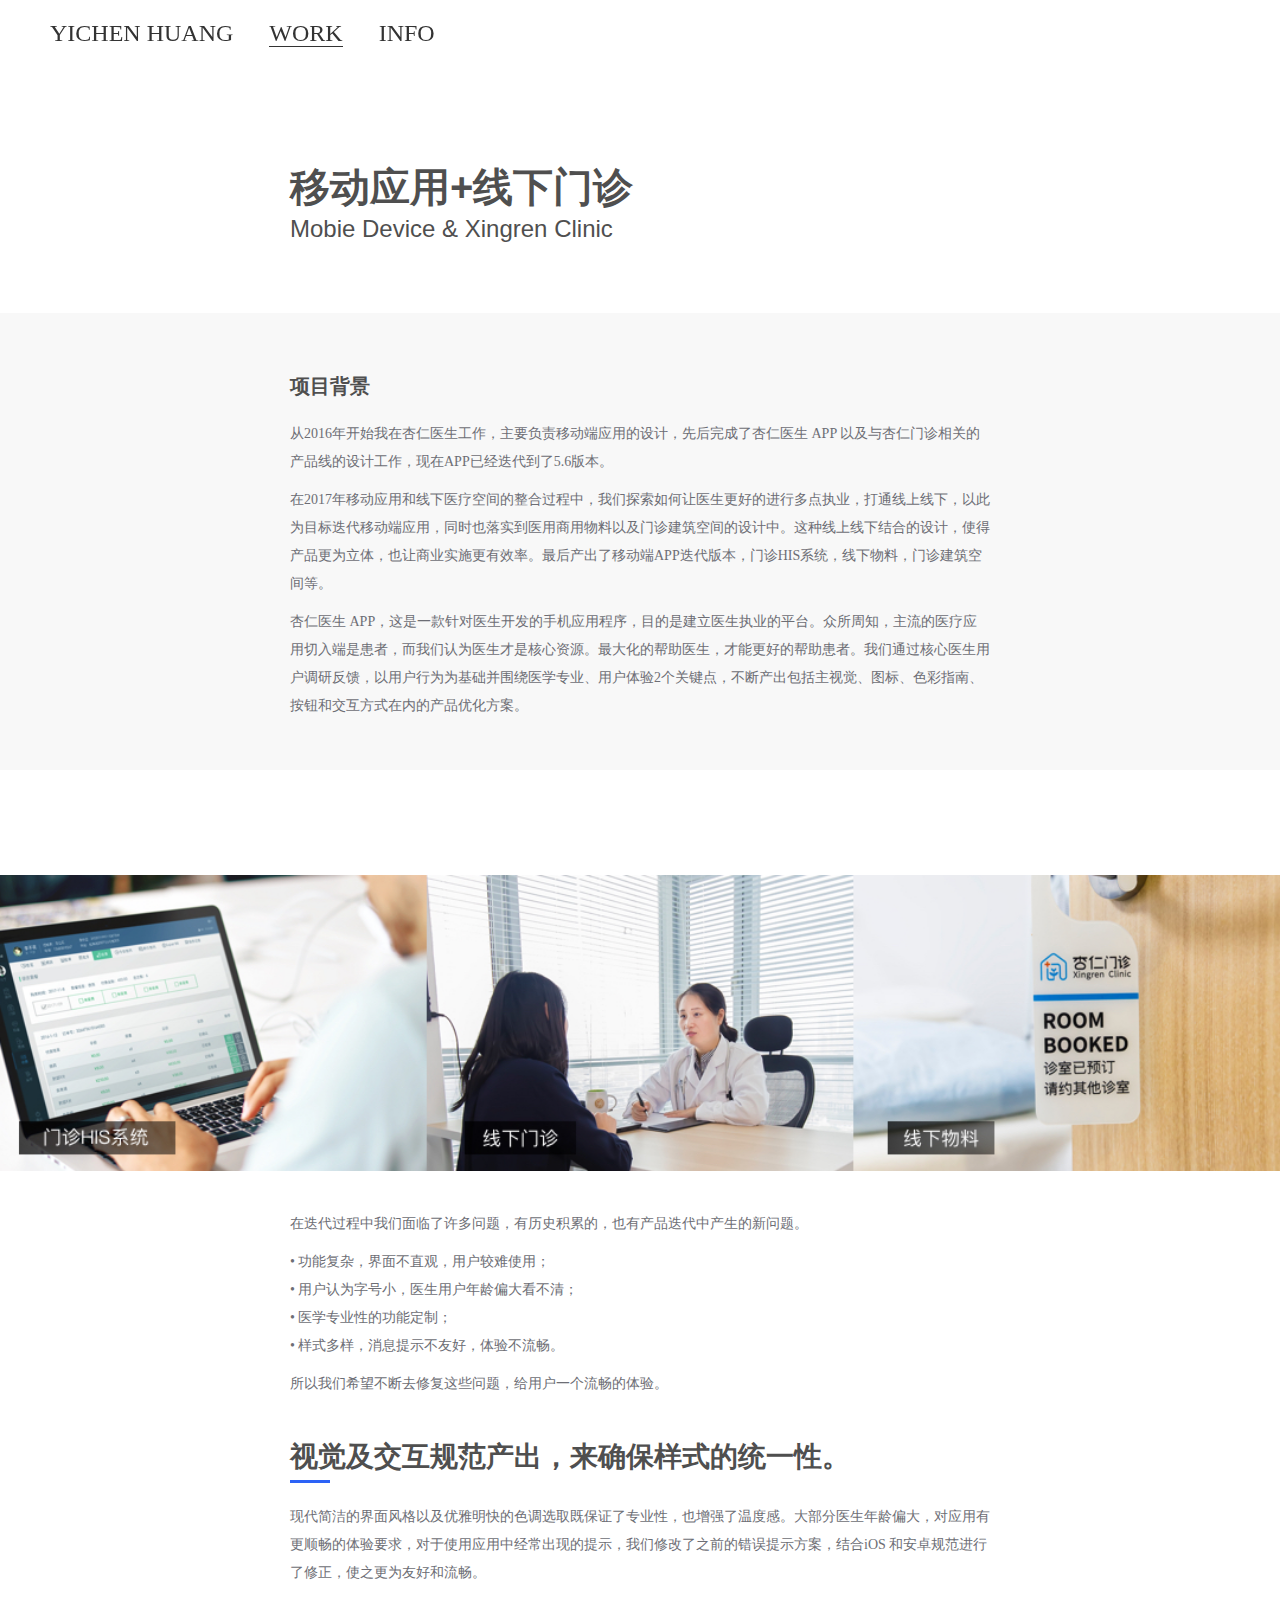
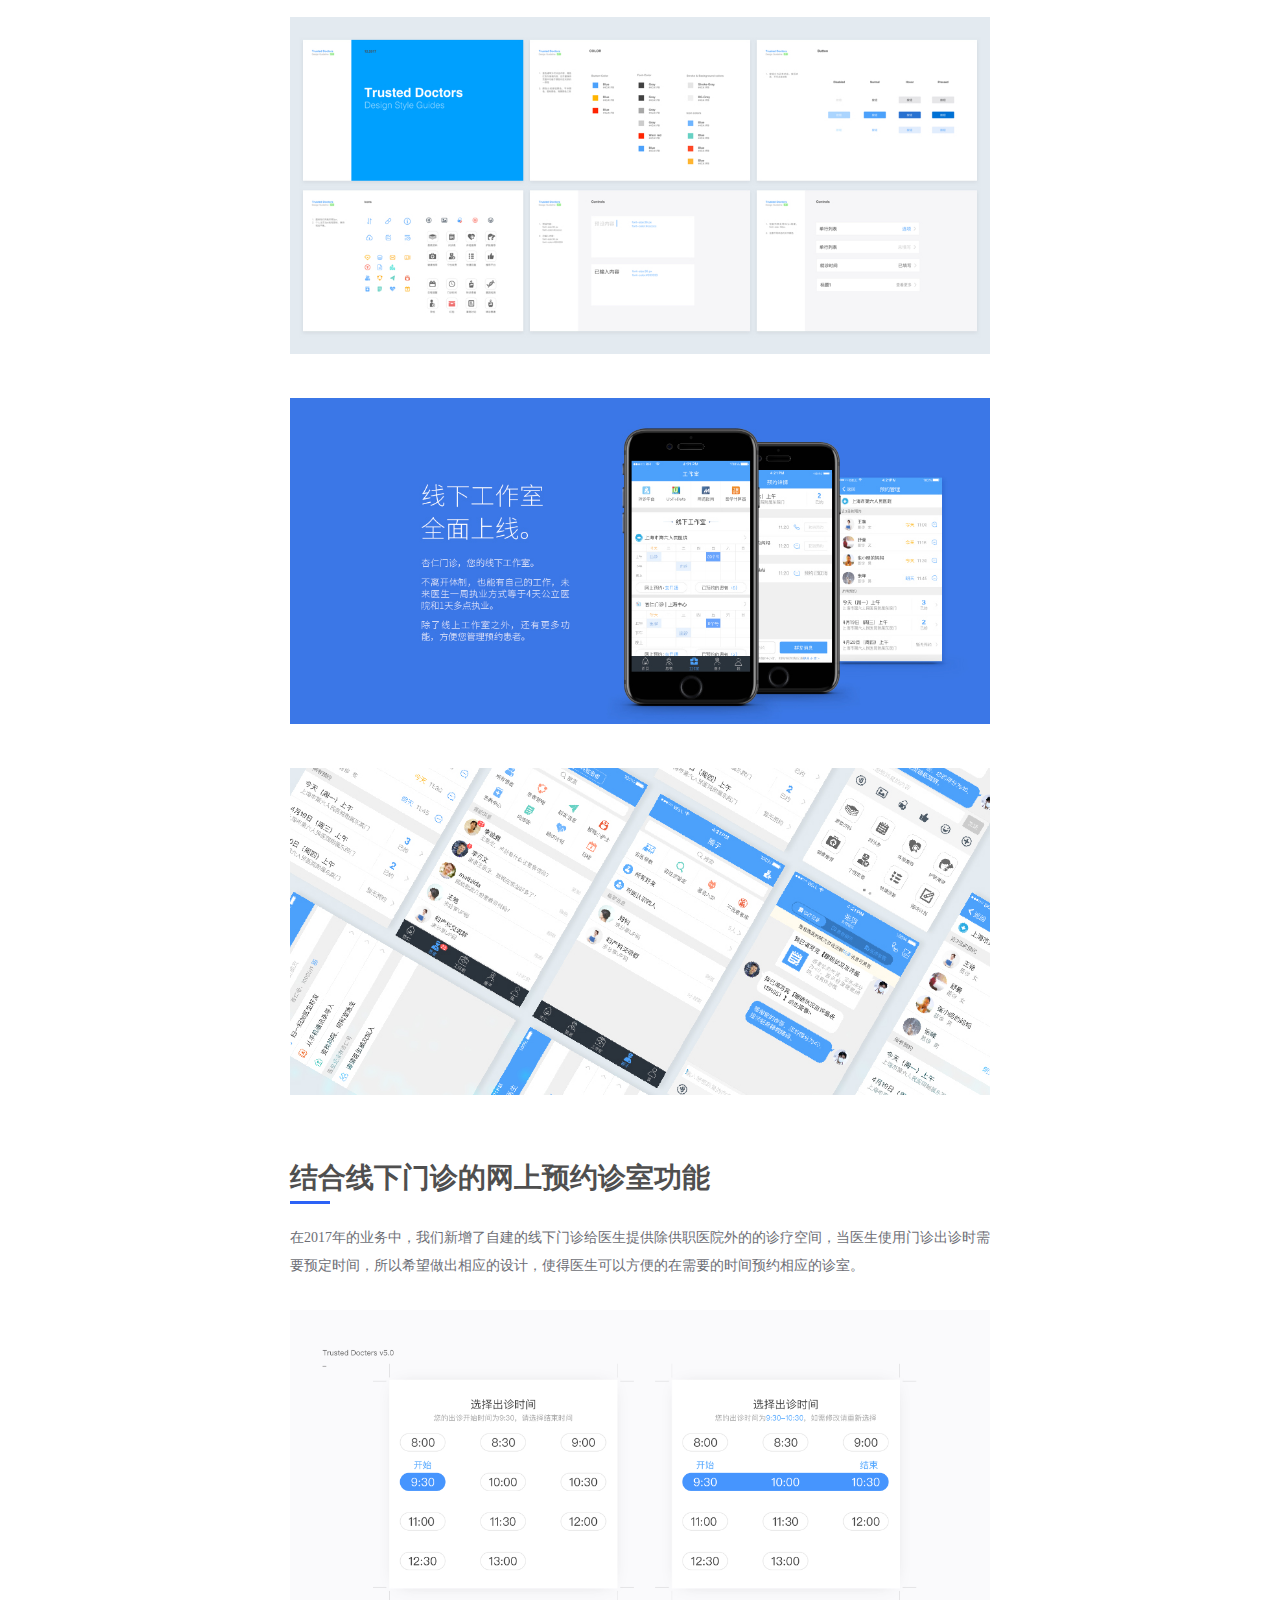
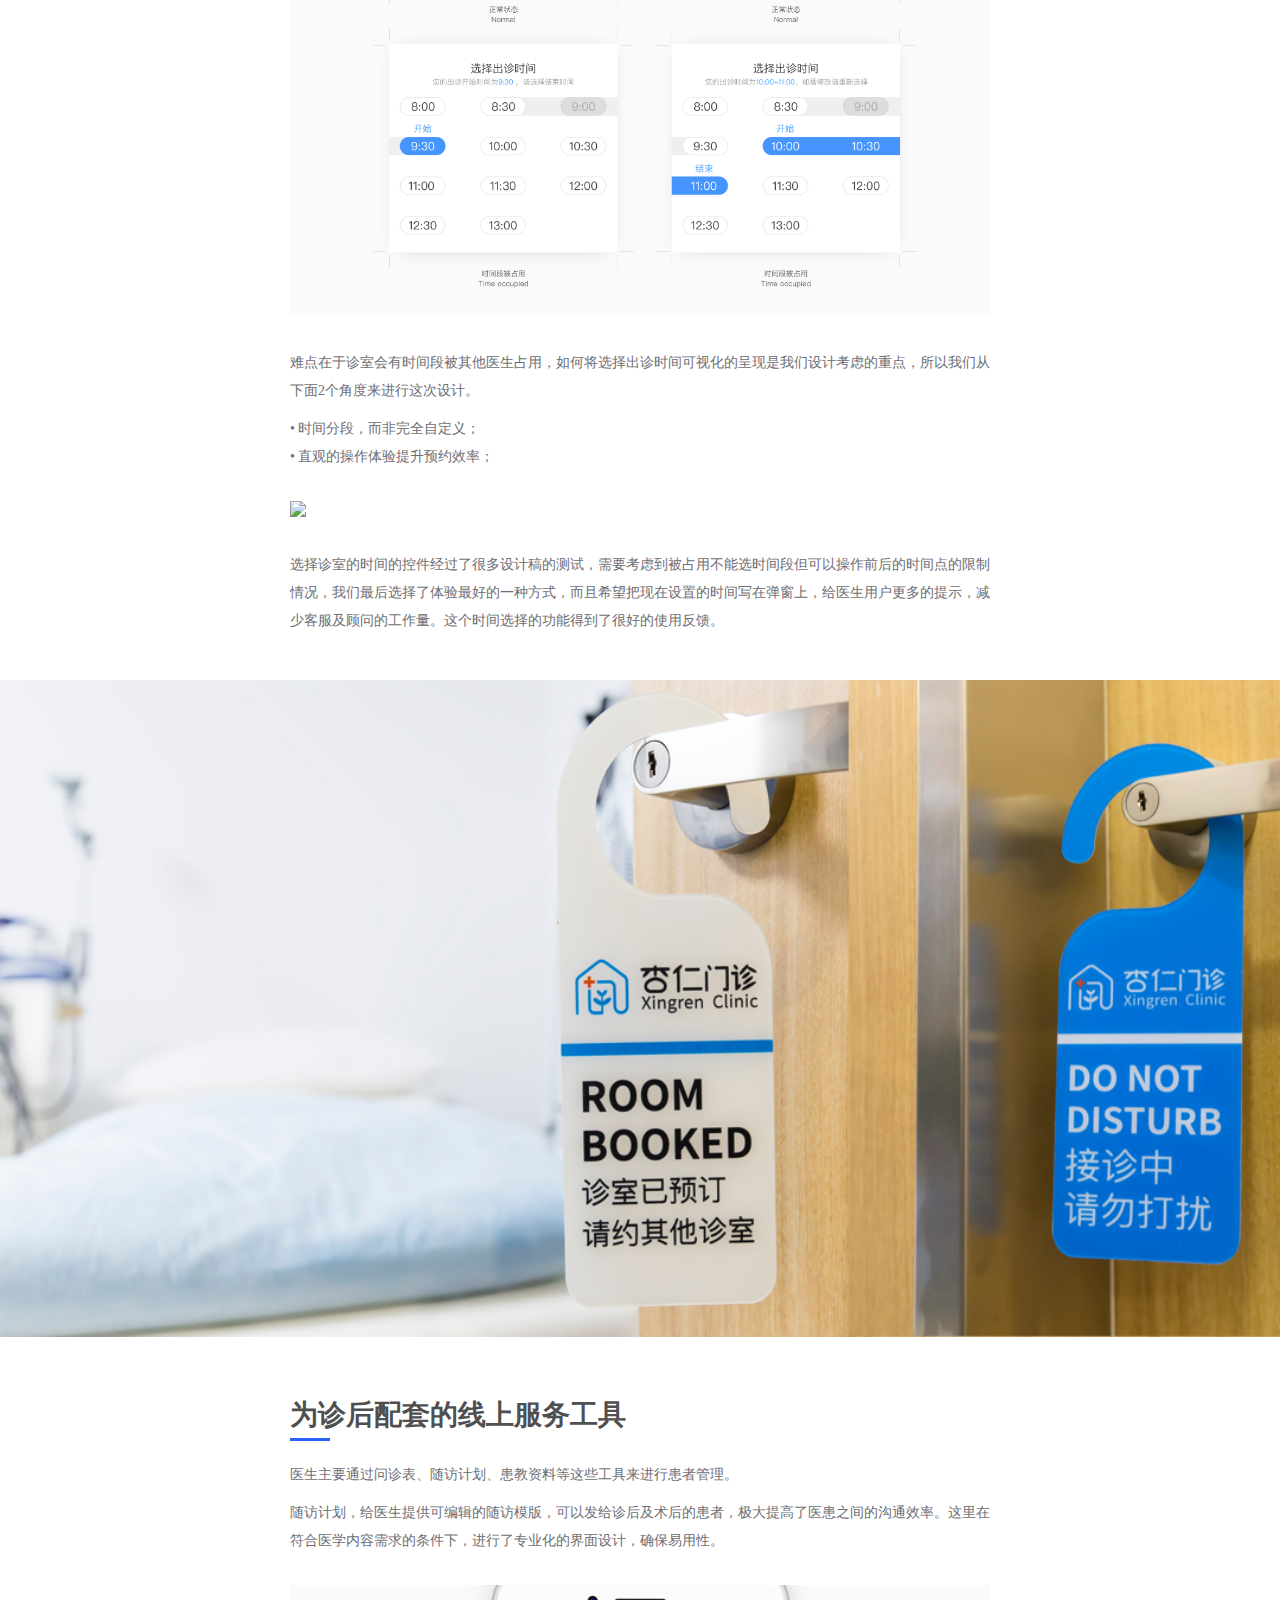
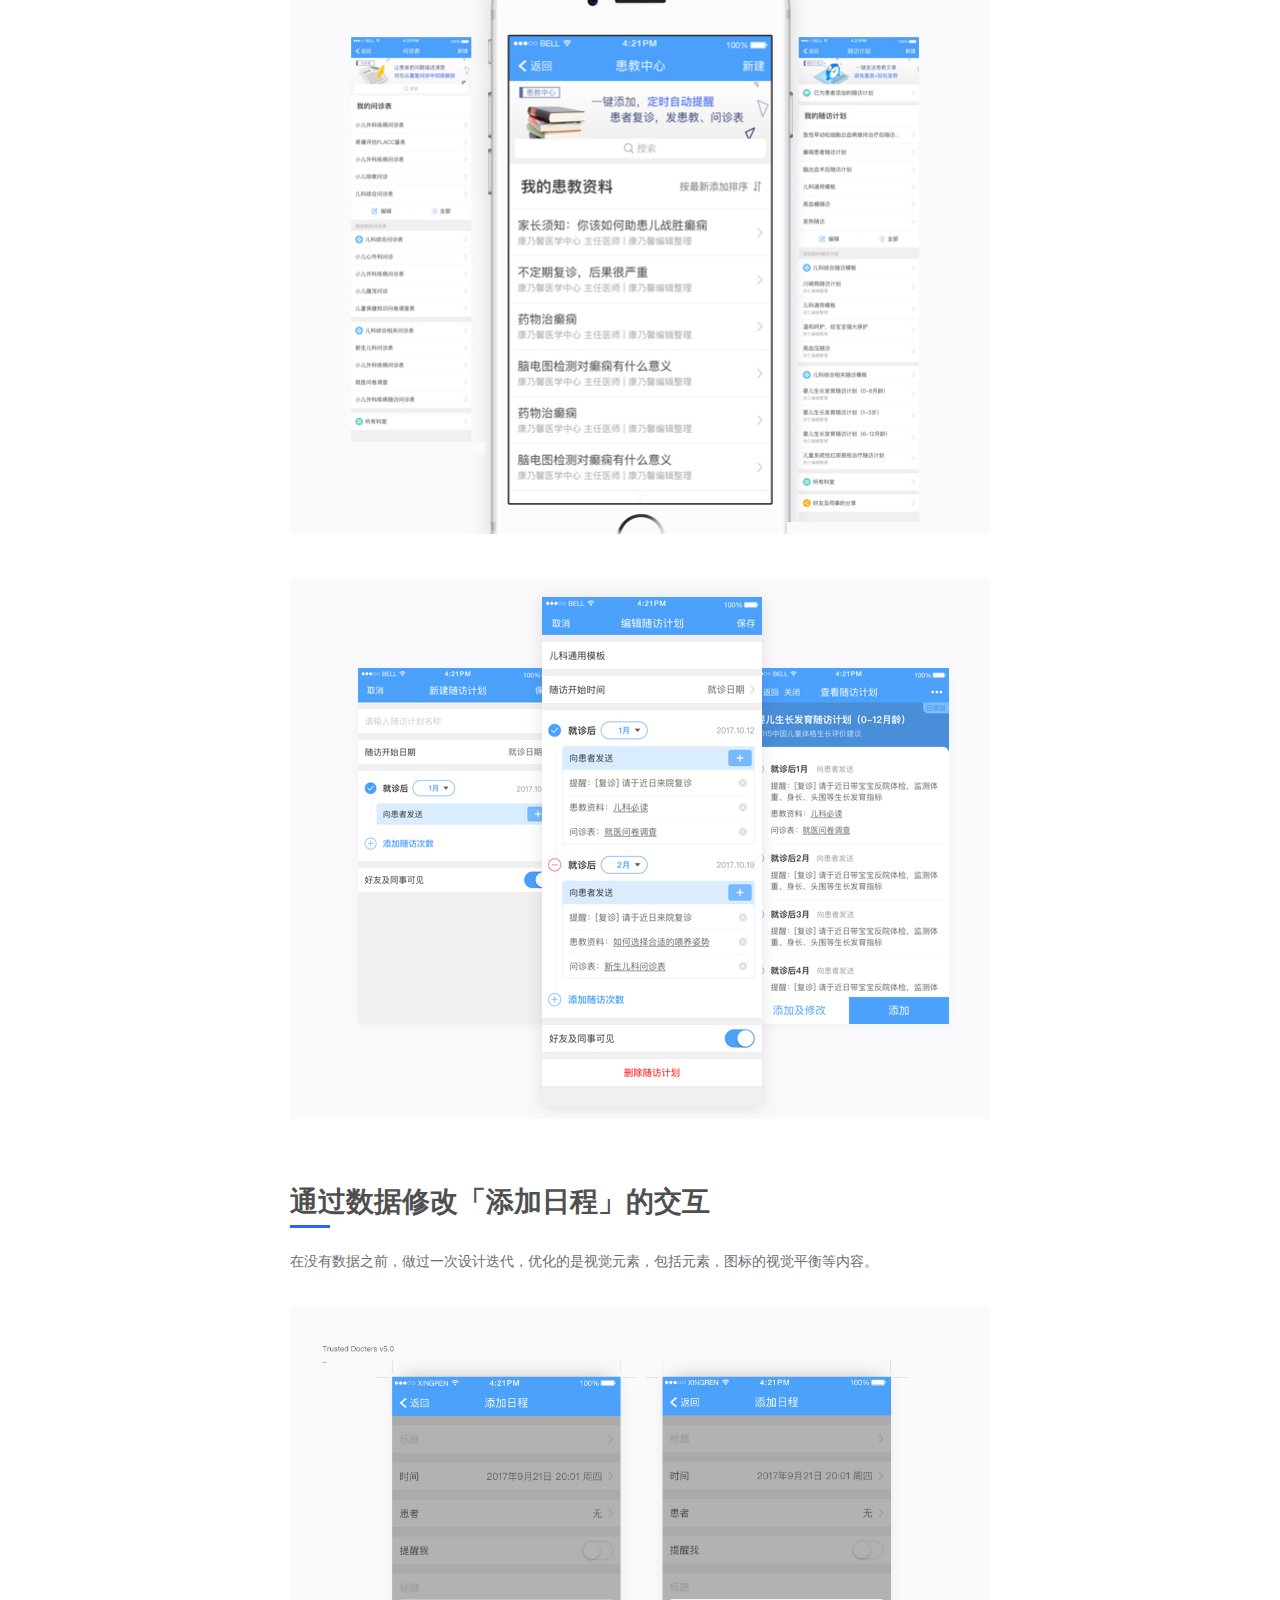
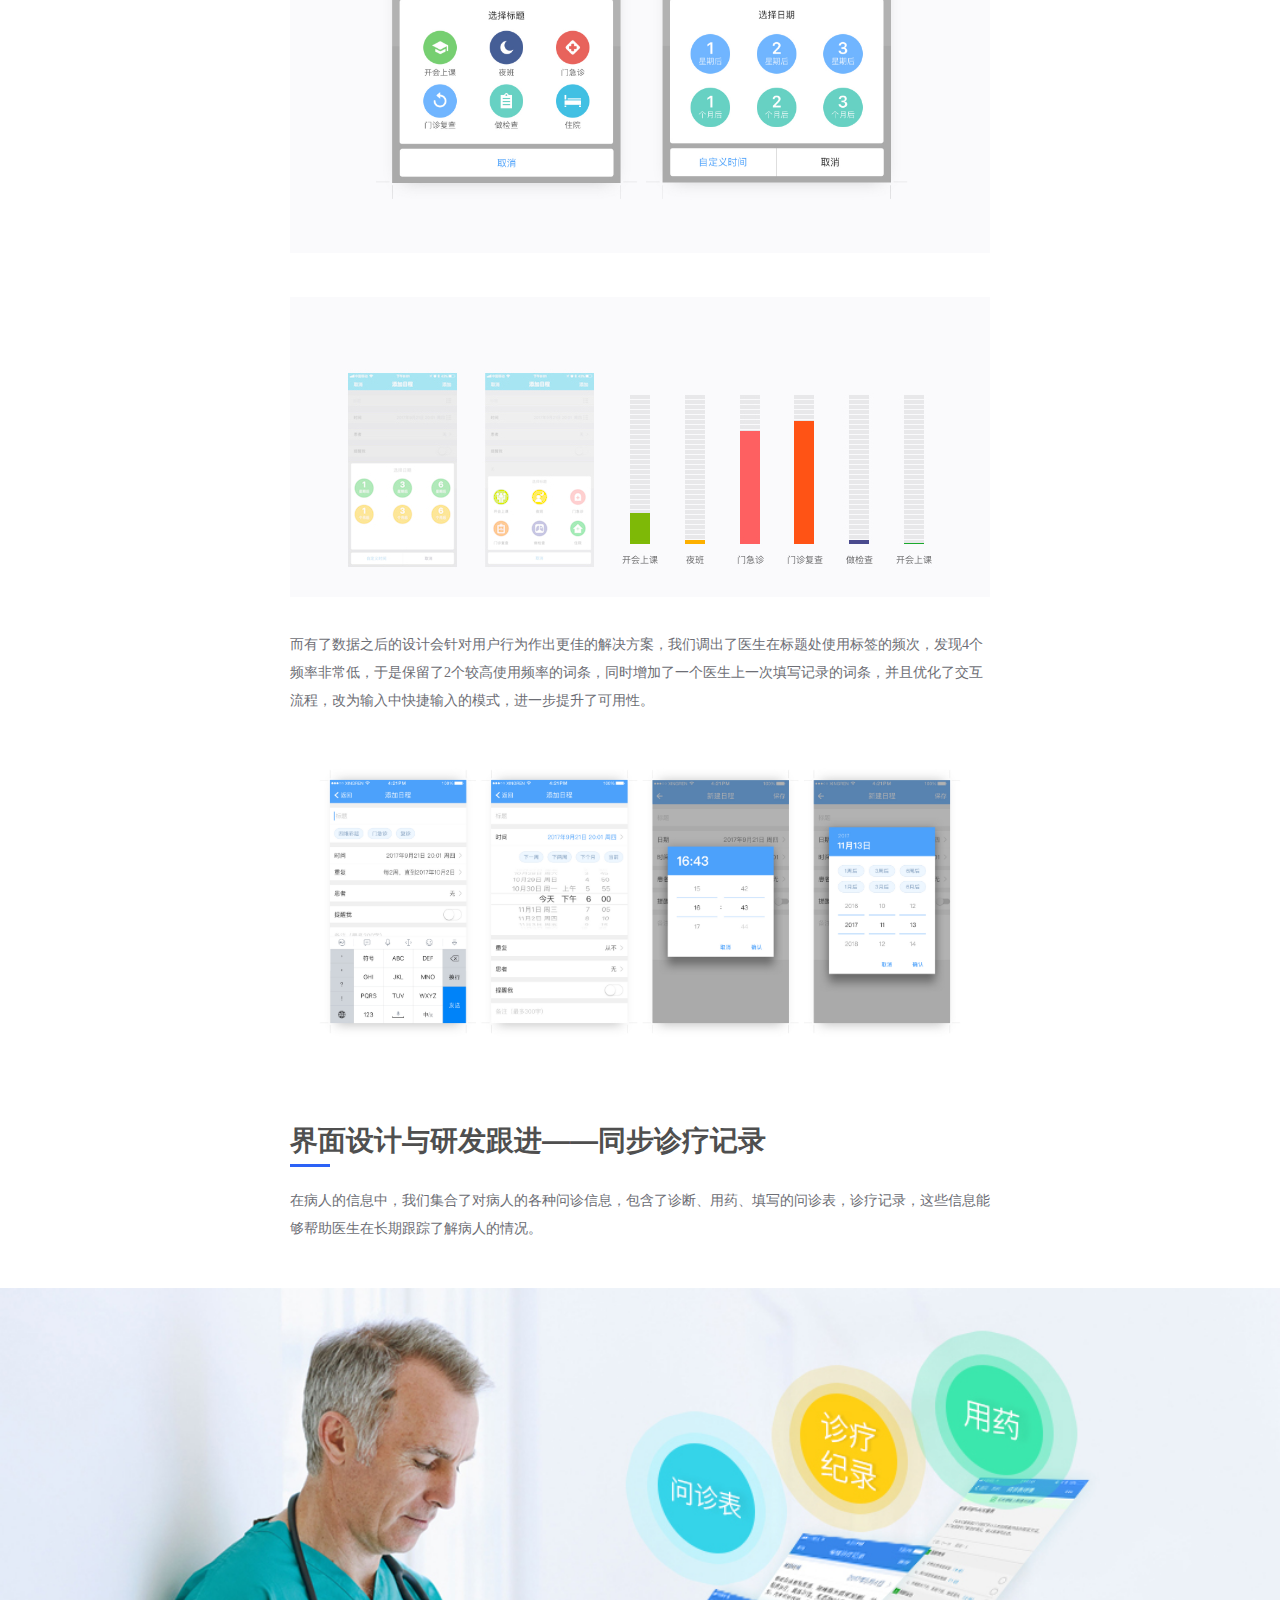
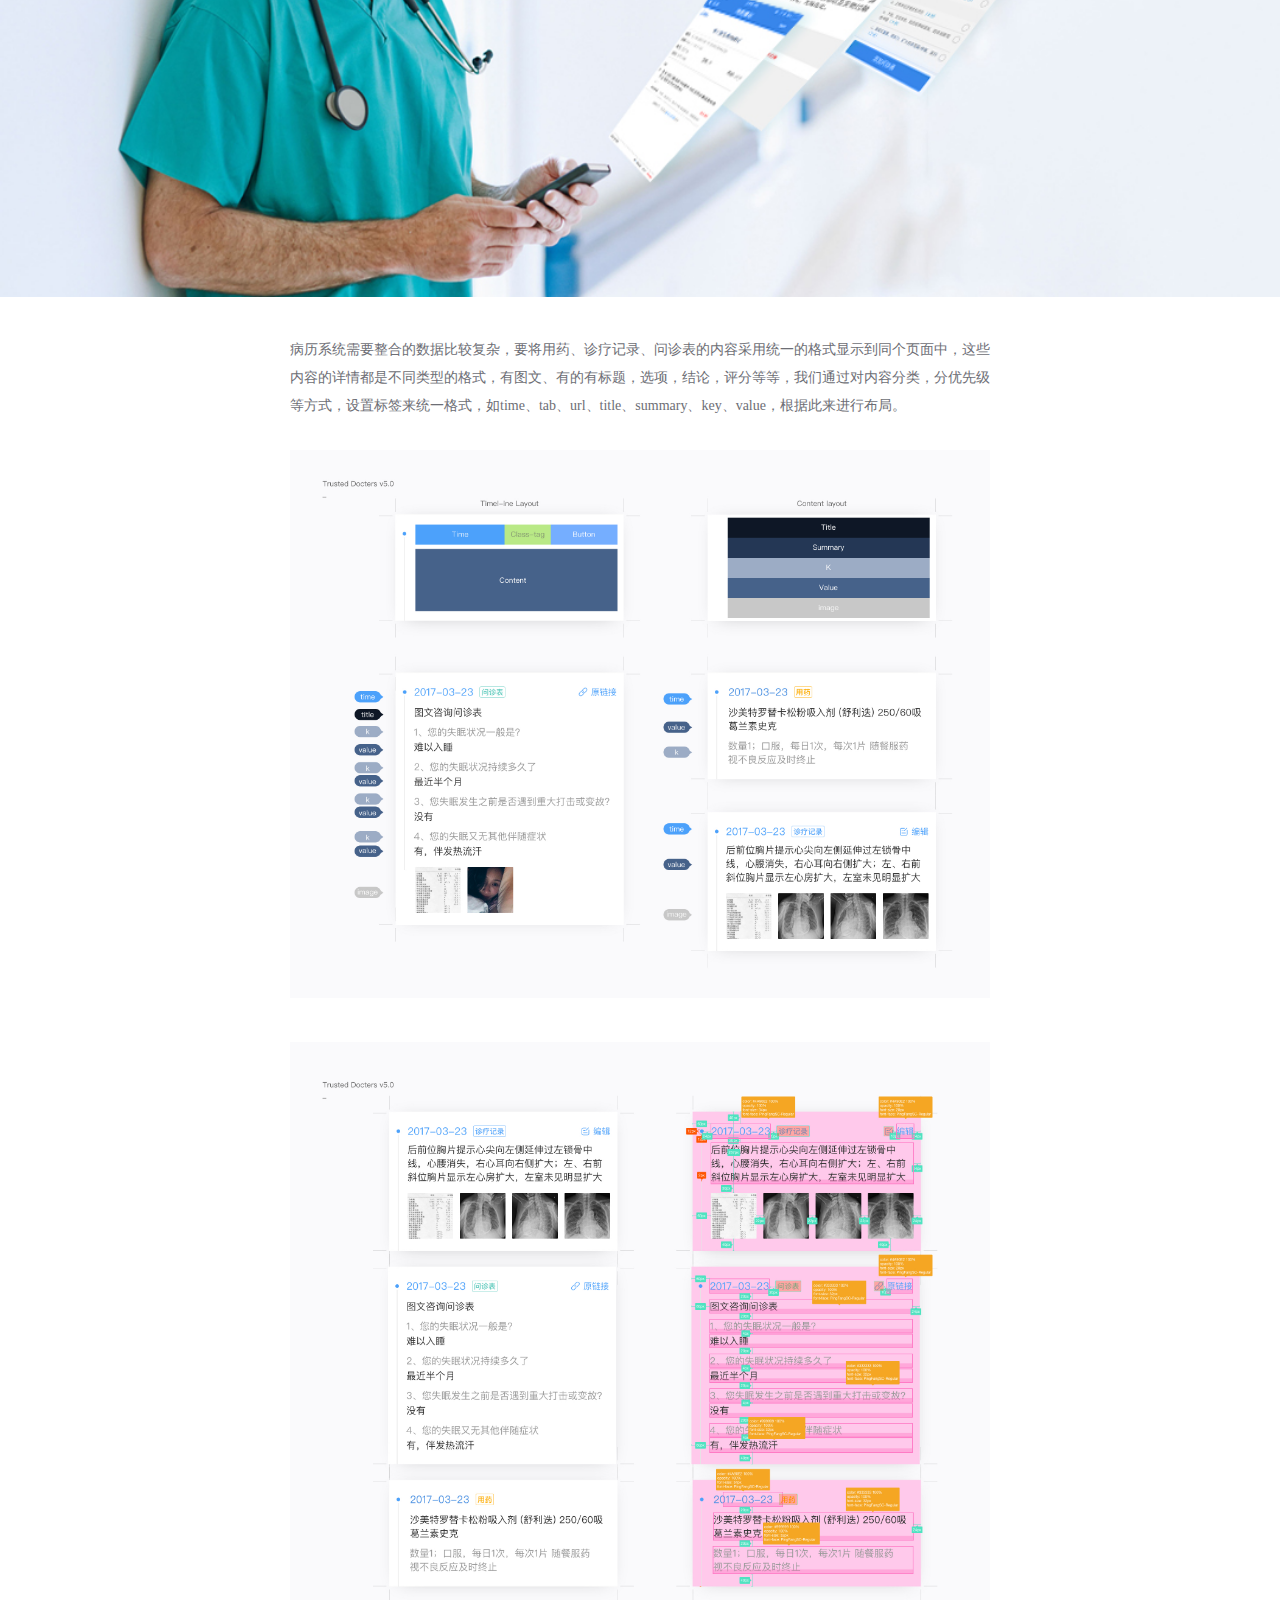
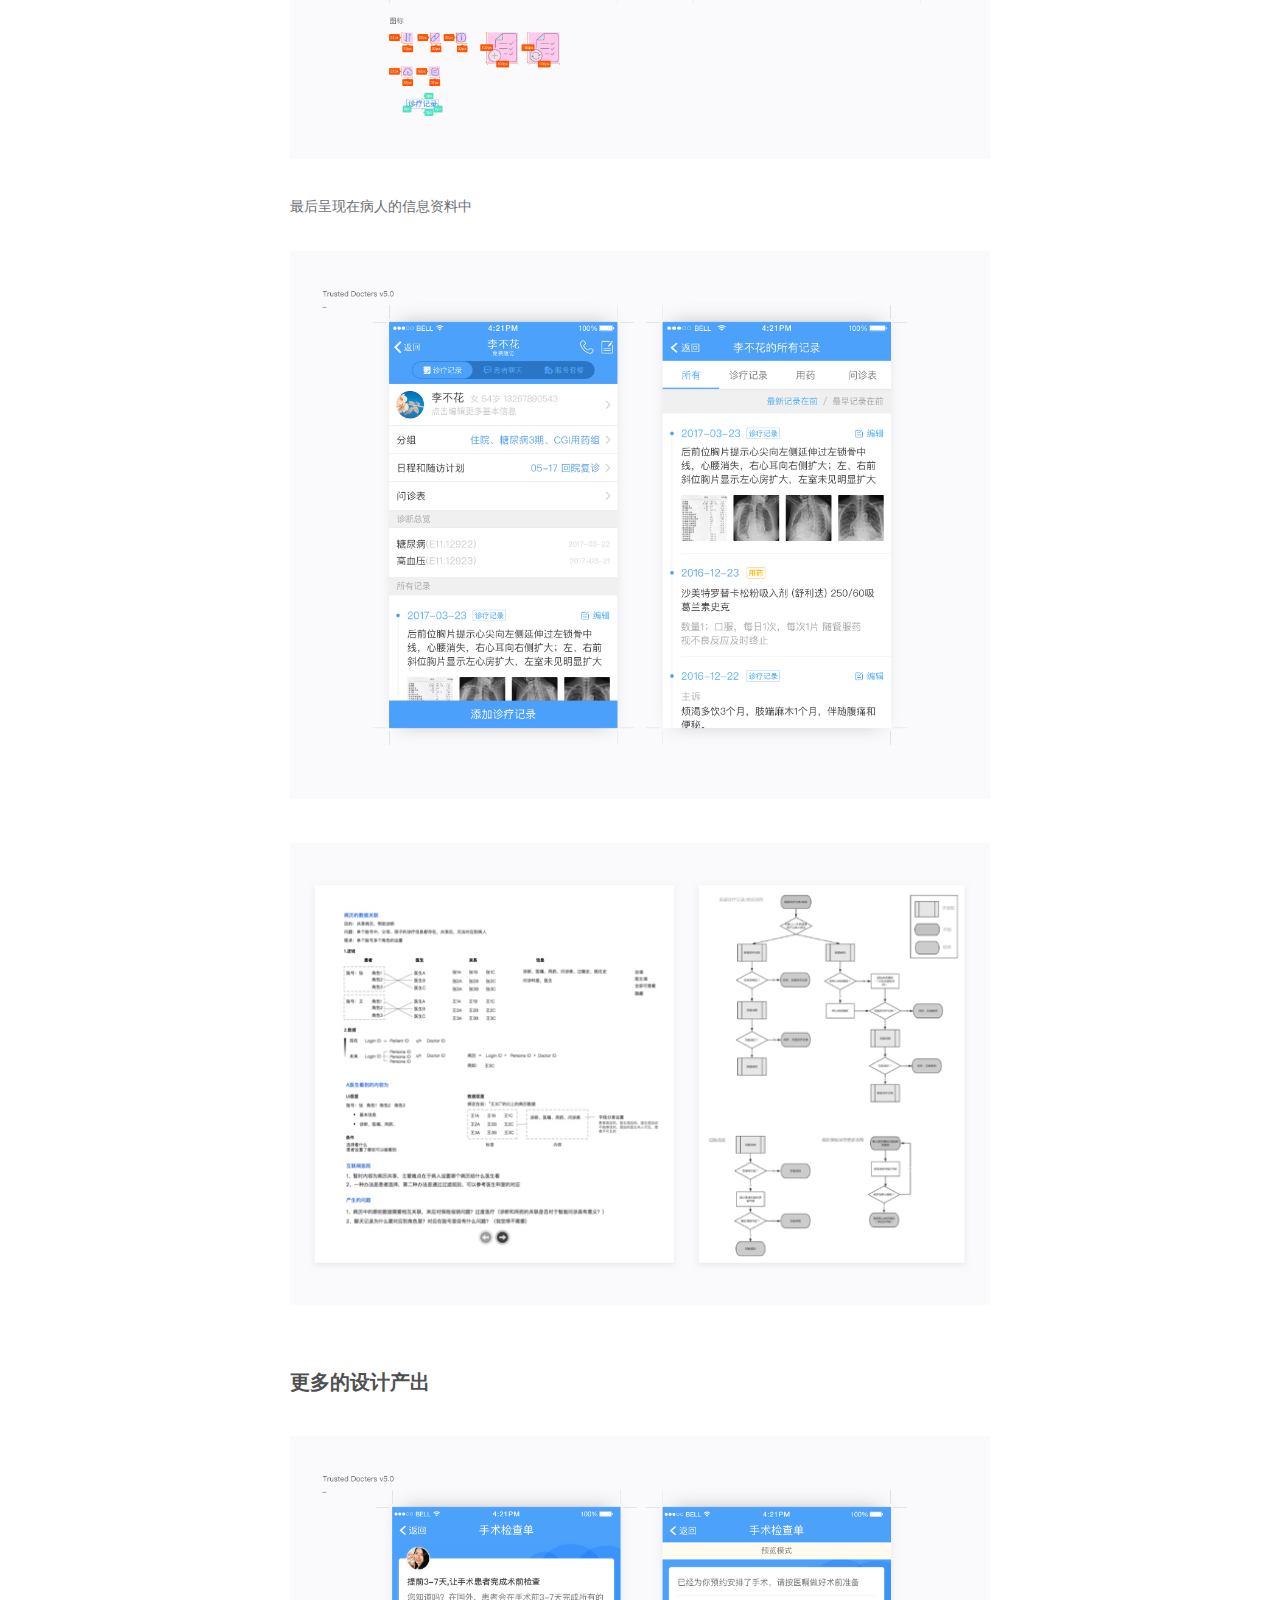
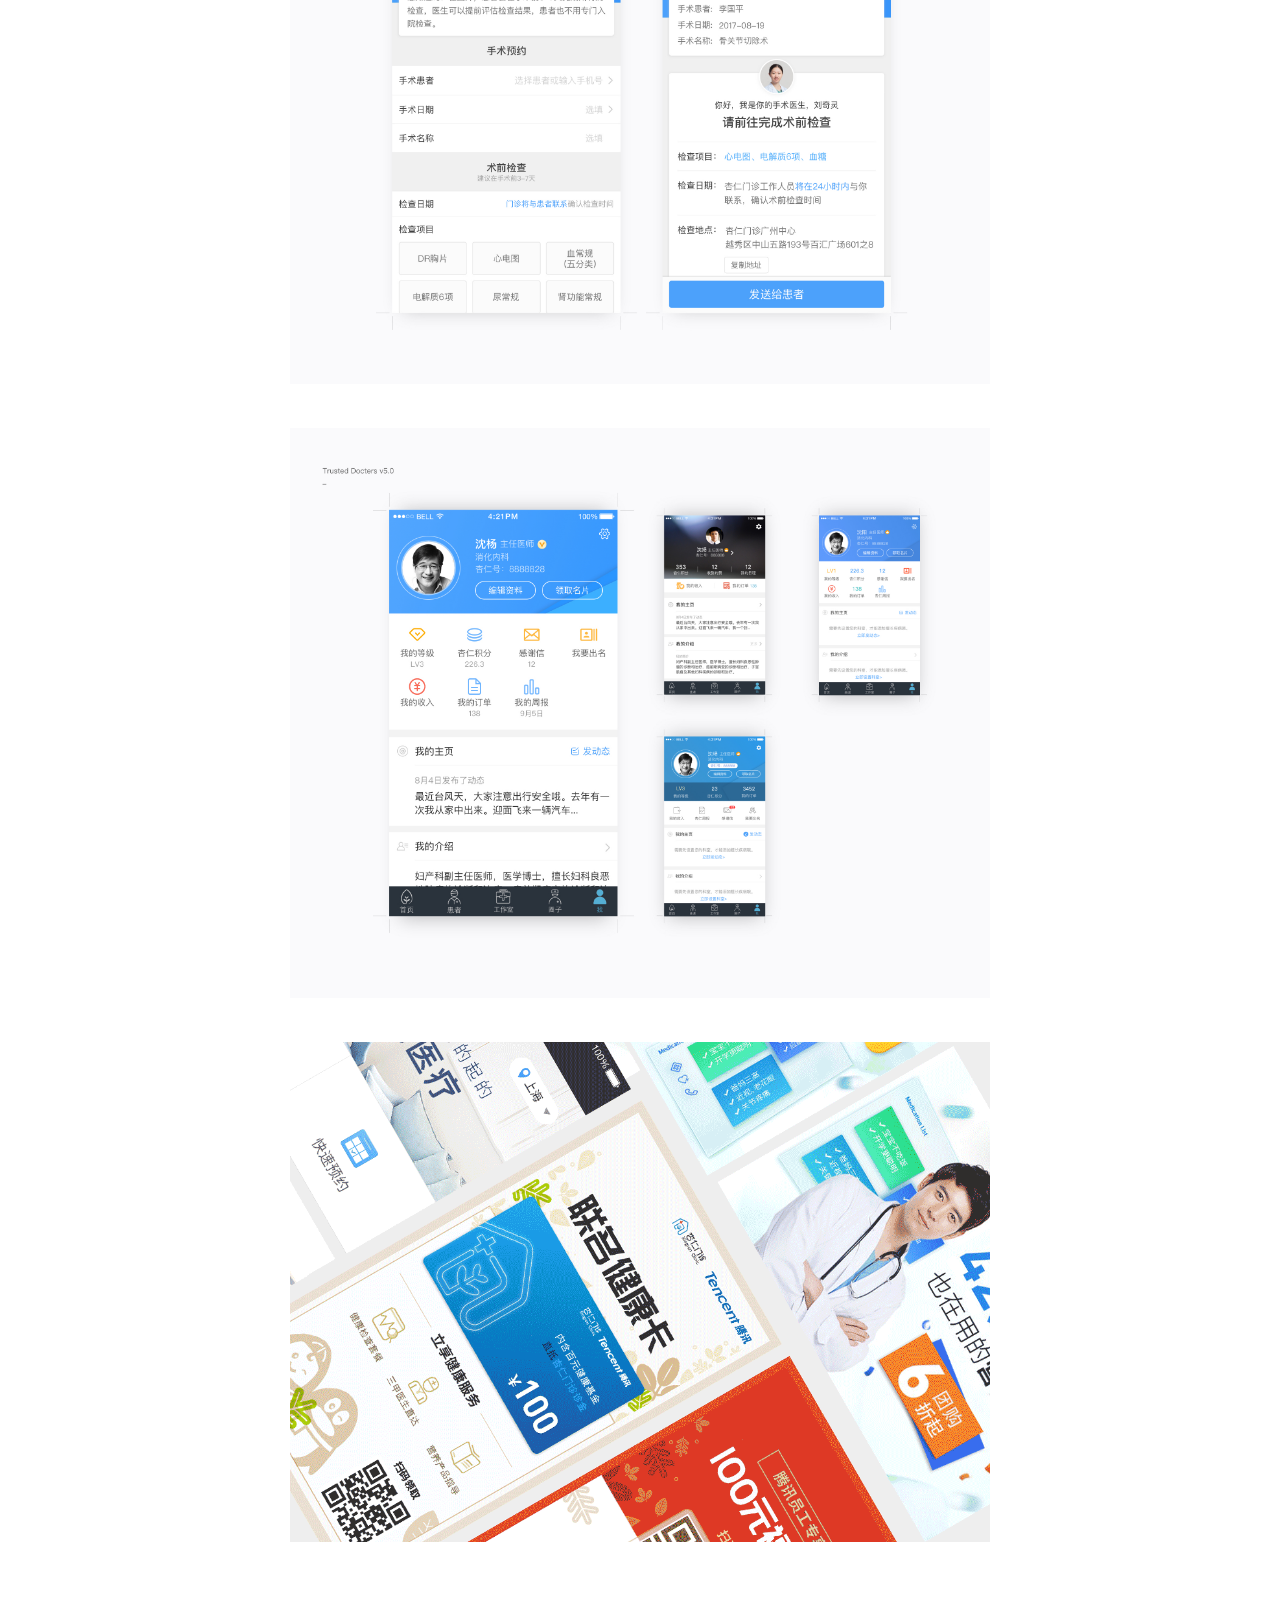
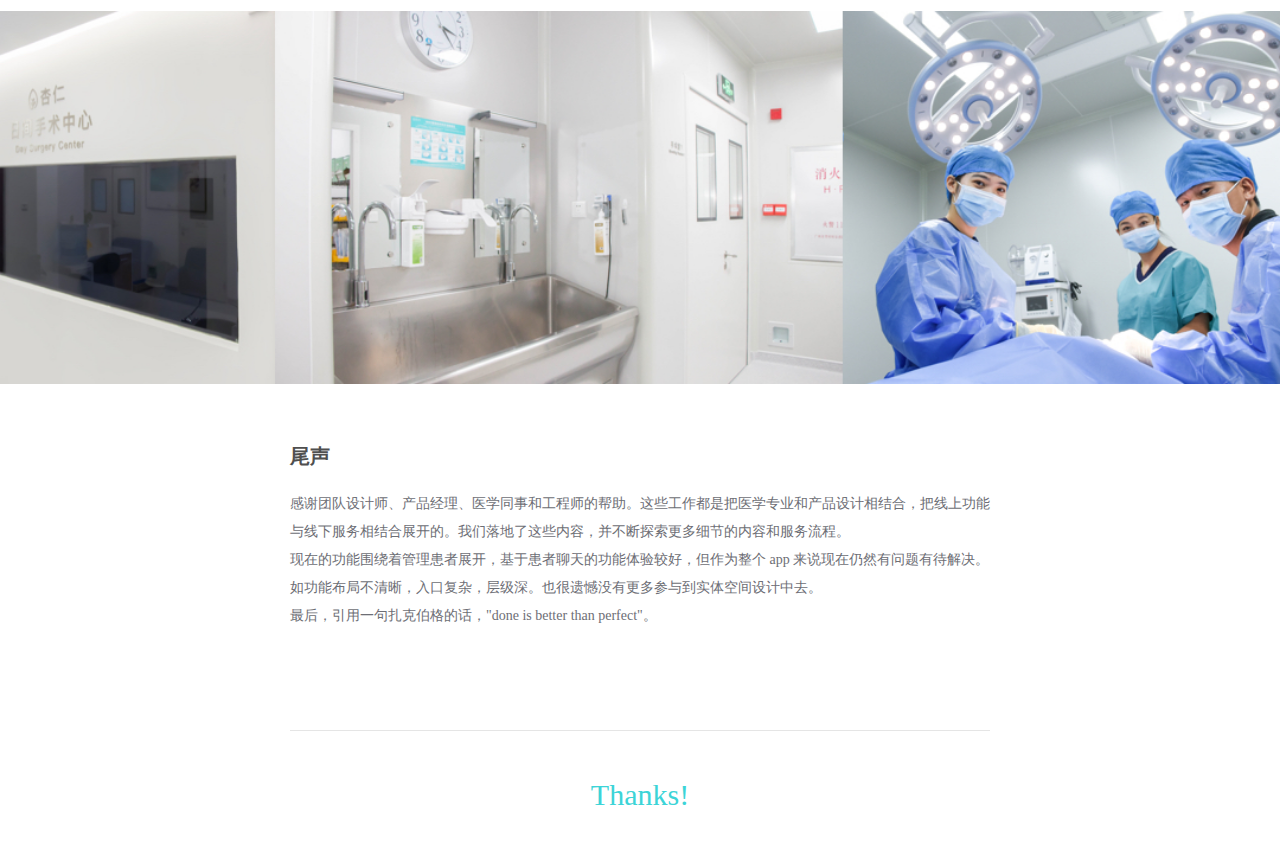
==== firstproject.html @ 60731022 "1.0" ====
<!DOCTYPE html>
<html>
<head>
	<title>Yichen</title>
	<meta charset="utf-8"/>
    <link href="nav.css" type="text/css" rel="stylesheet">
    <link href="project.css" type="text/css" rel="stylesheet">
    
<style type="text/css">
        .headroom {position: fixed;top: 0;left: 0;right: 0;transition: all .2s ease-in-out;}
        .headroom--unpinned {top: -100px;}
        .headroom--pinned {top: 0;}
    </style>
</head>

<body>
	  <!-- navigation -->
<div class="nav navbar-fixed-top">
	<ul>
	<li><a href="home.html">YICHEN HUANG</a></li>
	<li class="present"><a href="home.html">WORK</a></li>
	<li><a href="info.html">INFO</a></li>
	</ul>
</div>
 <!-- title-->
<div class="title1 content"><h1>移动应用+线下门诊</h1>
<h3>Mobie Device & Xingren Clinic </h3>
</div>
<div id="grey">
<div class="content">
<h4>项目背景</h4>
 <!-- passage -->
<p>从2016年开始我在杏仁医生工作，主要负责移动端应用的设计，先后完成了杏仁医生 APP 以及与杏仁门诊相关的产品线的设计工作，现在APP已经迭代到了5.6版本。</p>
<p>在2017年移动应用和线下医疗空间的整合过程中，我们探索如何让医生更好的进行多点执业，打通线上线下，以此为目标迭代移动端应用，同时也落实到医用商用物料以及门诊建筑空间的设计中。这种线上线下结合的设计，使得产品更为立体，也让商业实施更有效率。最后产出了移动端APP迭代版本，门诊HIS系统，线下物料，门诊建筑空间等。</p>

<p>杏仁医生 APP，这是一款针对医生开发的手机应用程序，目的是建立医生执业的平台。众所周知，主流的医疗应用切入端是患者，而我们认为医生才是核心资源。最大化的帮助医生，才能更好的帮助患者。我们通过核心医生用户调研反馈，以用户行为为基础并围绕医学专业、用户体验2个关键点，不断产出包括主视觉、图标、色彩指南、按钮和交互方式在内的产品优化方案。</p>
</div>
</div>

<div class="fullscreen"><img src="img/project1/3image.jpg" ></div>
<div class="content">
<p>在迭代过程中我们面临了许多问题，有历史积累的，也有产品迭代中产生的新问题。</p>

	<p>	• 	功能复杂，界面不直观，用户较难使用；</br>
		• 	用户认为字号小，医生用户年龄偏大看不清；</br>
		• 	医学专业性的功能定制；</br>
		• 	样式多样，消息提示不友好，体验不流畅。</p>

<p>所以我们希望不断去修复这些问题，给用户一个流畅的体验。</p>
<div class="title">
<h2>视觉及交互规范产出，来确保样式的统一性。</h2>
<div class="linetitle"></div>
</div>
<p>现代简洁的界面风格以及优雅明快的色调选取既保证了专业性，也增强了温度感。大部分医生年龄偏大，对应用有更顺畅的体验要求，对于使用应用中经常出现的提示，我们修改了之前的错误提示方案，结合iOS 和安卓规范进行了修正，使之更为友好和流畅。</p>
</div>
<div class="content"><img src="img/project1/standards.jpg" width="700px" />
<img src="img/project1/blue.jpg" width="700px" />
<img src="img/project1/multi.jpg" width="700px" />
</div>
<div class="content">
<div class="title">
<h2>结合线下门诊的网上预约诊室功能</h2>
<div class="linetitle"></div>
</div>
<p>在2017年的业务中，我们新增了自建的线下门诊给医生提供除供职医院外的的诊疗空间，当医生使用门诊出诊时需要预定时间，所以希望做出相应的设计，使得医生可以方便的在需要的时间预约相应的诊室。</p>
<img src="img/project1/time.jpg" width="700px" />
<p>难点在于诊室会有时间段被其他医生占用，如何将选择出诊时间可视化的呈现是我们设计考虑的重点，所以我们从下面2个角度来进行这次设计。</p>
<ul>
	<p>• 时间分段，而非完全自定义；</br>
	• 直观的操作体验提升预约效率；</p>
</ul>
<img src="img/project1/Booking office.gif">
<p>选择诊室的时间的控件经过了很多设计稿的测试，需要考虑到被占用不能选时间段但可以操作前后的时间点的限制情况，我们最后选择了体验最好的一种方式，而且希望把现在设置的时间写在弹窗上，给医生用户更多的提示，减少客服及顾问的工作量。这个时间选择的功能得到了很好的使用反馈。</p>
</div>
<div class="fullscreen"><img src="img/project1/clinic.jpg"></div>

<div class="content">
<div class="title">
<h2>为诊后配套的线上服务工具</h2>
<div class="linetitle"></div>
</div>
<p>医生主要通过问诊表、随访计划、患教资料等这些工具来进行患者管理。</p>

<p>随访计划，给医生提供可编辑的随访模版，可以发给诊后及术后的患者，极大提高了医患之间的沟通效率。这里在符合医学内容需求的条件下，进行了专业化的界面设计，确保易用性。</p>
<img src="img/project1/suifangjihua.jpg" width="700px" />
<img src="img/project1/suifangjihua2.jpg" width="700px" />


<div class="title">
<h2>通过数据修改「添加日程」的交互</h2>
<div class="linetitle"></div>
</div>

<p>在没有数据之前，做过一次设计迭代，优化的是视觉元素，包括元素，图标的视觉平衡等内容。</p>
<img src="img/project1/data1.jpg" width="700px" />
<img src="img/project1/data.jpg" width="700px" />
<p>而有了数据之后的设计会针对用户行为作出更佳的解决方案，我们调出了医生在标题处使用标签的频次，发现4个频率非常低，于是保留了2个较高使用频率的词条，同时增加了一个医生上一次填写记录的词条，并且优化了交互流程，改为输入中快捷输入的模式，进一步提升了可用性。</p>
<img src="img/project1/plan.jpg" width="700px" />

<div class="title">
<h2>界面设计与研发跟进——同步诊疗记录</h2>
<div class="linetitle"></div>
</div>
<p>在病人的信息中，我们集合了对病人的各种问诊信息，包含了诊断、用药、填写的问诊表，诊疗记录，这些信息能够帮助医生在长期跟踪了解病人的情况。</p>
</div>
<div class="fullscreen"><img src="img/project1/zhenliaojilu.jpg"></div>
<div class="content">
<p>病历系统需要整合的数据比较复杂，要将用药、诊疗记录、问诊表的内容采用统一的格式显示到同个页面中，这些内容的详情都是不同类型的格式，有图文、有的有标题，选项，结论，评分等等，我们通过对内容分类，分优先级等方式，设置标签来统一格式，如time、tab、url、title、summary、key、value，根据此来进行布局。</p>
<img src="img/project1/诊疗记录2.jpg" width="700px" />
<img src="img/project1/诊疗记录3.jpg" width="700px" />
<p>最后呈现在病人的信息资料中</p>
<img src="img/project1/诊疗记录.jpg" width="700px" />

<img src="img/project1/诊疗记录4.jpg" width="700px" />

<h4>更多的设计产出</h4>
<img src="img/project1/手术.jpg" width="700px" />
<img src="img/project1/个人.jpg" width="700px" />
<img src="img/project1/yunyinggif.gif" width="700px" />
</div>

<div class="fullscreen"><img src="img/project1/space.jpg"></div>
<div class="content">
<h4>尾声</h4>
    <p class="foot">
	感谢团队设计师、产品经理、医学同事和工程师的帮助。这些工作都是把医学专业和产品设计相结合，把线上功能与线下服务相结合展开的。我们落地了这些内容，并不断探索更多细节的内容和服务流程。</br>
	现在的功能围绕着管理患者展开，基于患者聊天的功能体验较好，但作为整个 app 来说现在仍然有问题有待解决。
    如功能布局不清晰，入口复杂，层级深。也很遗憾没有更多参与到实体空间设计中去。</br>
最后，引用一句扎克伯格的话，"done is better than perfect"。</p>
<div id="cuttingline"></div>
<p class="thanks">Thanks!</p>
    
</div>
<!-- jQuery (necessary for Bootstrap's JavaScript plugins) -->
    <script src="http://cdn.bootcss.com/jquery/1.10.2/jquery.min.js"></script>
    <!-- Include all compiled plugins (below), or include individual files as needed -->
    <script src="http://cdn.bootcss.com/twitter-bootstrap/3.0.3/js/bootstrap.min.js"></script>
    <script  type="text/javascript"  src="https://npmcdn.com/headroom.js"></script>
    <script  type="text/javascript"  src="https://rawgithub.com/WickyNilliams/headroom.js/master/src/jQuery.headroom.js"></script>
    <script type="text/javascript">
            $(".navbar-fixed-top").headroom();
    </script>
</body>

</html>
---- nav.css ----
.nav{
	position: fixed;
	z-index:99;
	padding-left: 50px;
	top: 10px;
}
ul
{
list-style-type:none;
margin:0;
padding:0;

margin-top: 10px;
}
li{display: inline;
   padding-right: 2rem;
   }
.nav a{font-size:24px;
	color: #333;
	text-decoration: none;
}
.nav a:hover{
	border-bottom: 1px solid #333;
}
.content{
	position: relative;
	top:60px;
}

.present a{
	border-bottom: 1px solid #333;
}
---- project.css ----
*{margin:0;padding:0} 
body{
	
	margin: 0 auto;
}
/* content
   ================================================== */
.content{
	margin: 0 auto;
width: 700px;
}
p{
	
	width: 700px;
	
	margin-top: 10px; 
	margin-bottom: 10px;
   line-height: 28px;
    font-size: 14px;
    color: #6D6E75;
} 
.fullscreen img{
	width: 100% ;
	position: relative;
	top:65px;

}
.fullscreen{
	margin-top: 20px;
	margin-bottom: 20px;
}
img{
	width: 700px;
}
h1{
	font-size:40px; 
	padding-top: 100px;

}
h2{
	font-size: 28px;
	margin: 40px 0 20px 0;
}
h3{
	font-size: 24px;
	font-weight: 400;
	padding-bottom: 30px;
}
h4{
	font-size: 20px;
	margin-top: 40px;
	margin-bottom: 20px;
	font-weight: bold;
}
h1,
h2,
h3,
h4,
h5,
h6 {
    font-family: 'Roboto', sans-serif;
    color: #4f4f4f;
    
   
}
li{
list-style-type:square;}

.linetitle{
	width: 40px;
	border-bottom: 3px solid #2C62F6;
	margin-top: -16px;
	margin-bottom: 20px; 
}
#grey{
	
	background-color: #F8F8F8;
	margin-top: 100px;
	padding-bottom: 100px;

}
img{
	margin: 20px 0; 
}
.foot{
	margin-bottom: 100px;
}
/* thanks
   ================================================== */
#cuttingline{
	border-bottom: 1px solid #e5e5e5;
	width: 100%;
	margin-bottom: 50px;
}
.thanks {
	font-size: 30px;
	color: #3CD4D7;
	margin-bottom: 100px;
	text-align: center;
}
/* footer
   ================================================== */
.animated {position: fixed;top: 0;left: 0;right: 0;transition: all .2s ease-in-out;}
.animated.slideDown {top: -100px;}
.animated.slideUp {top: 0;}
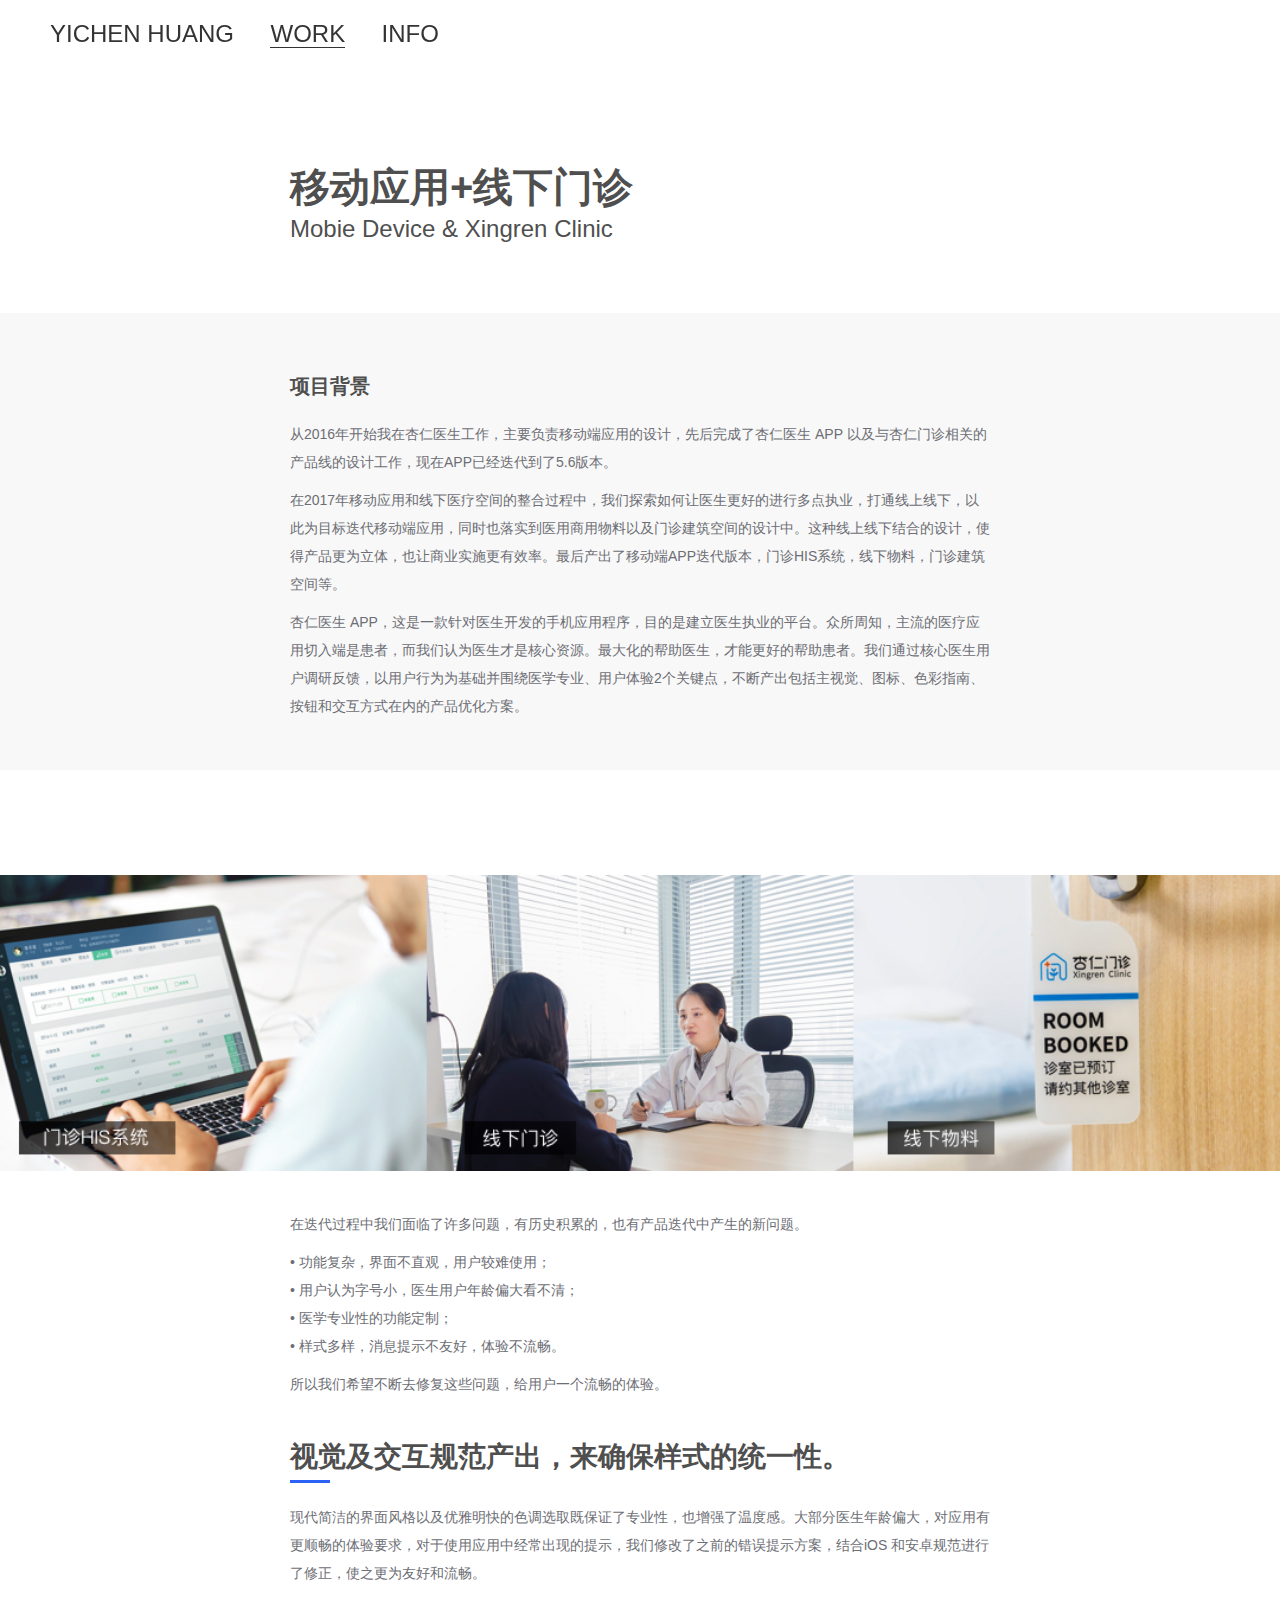
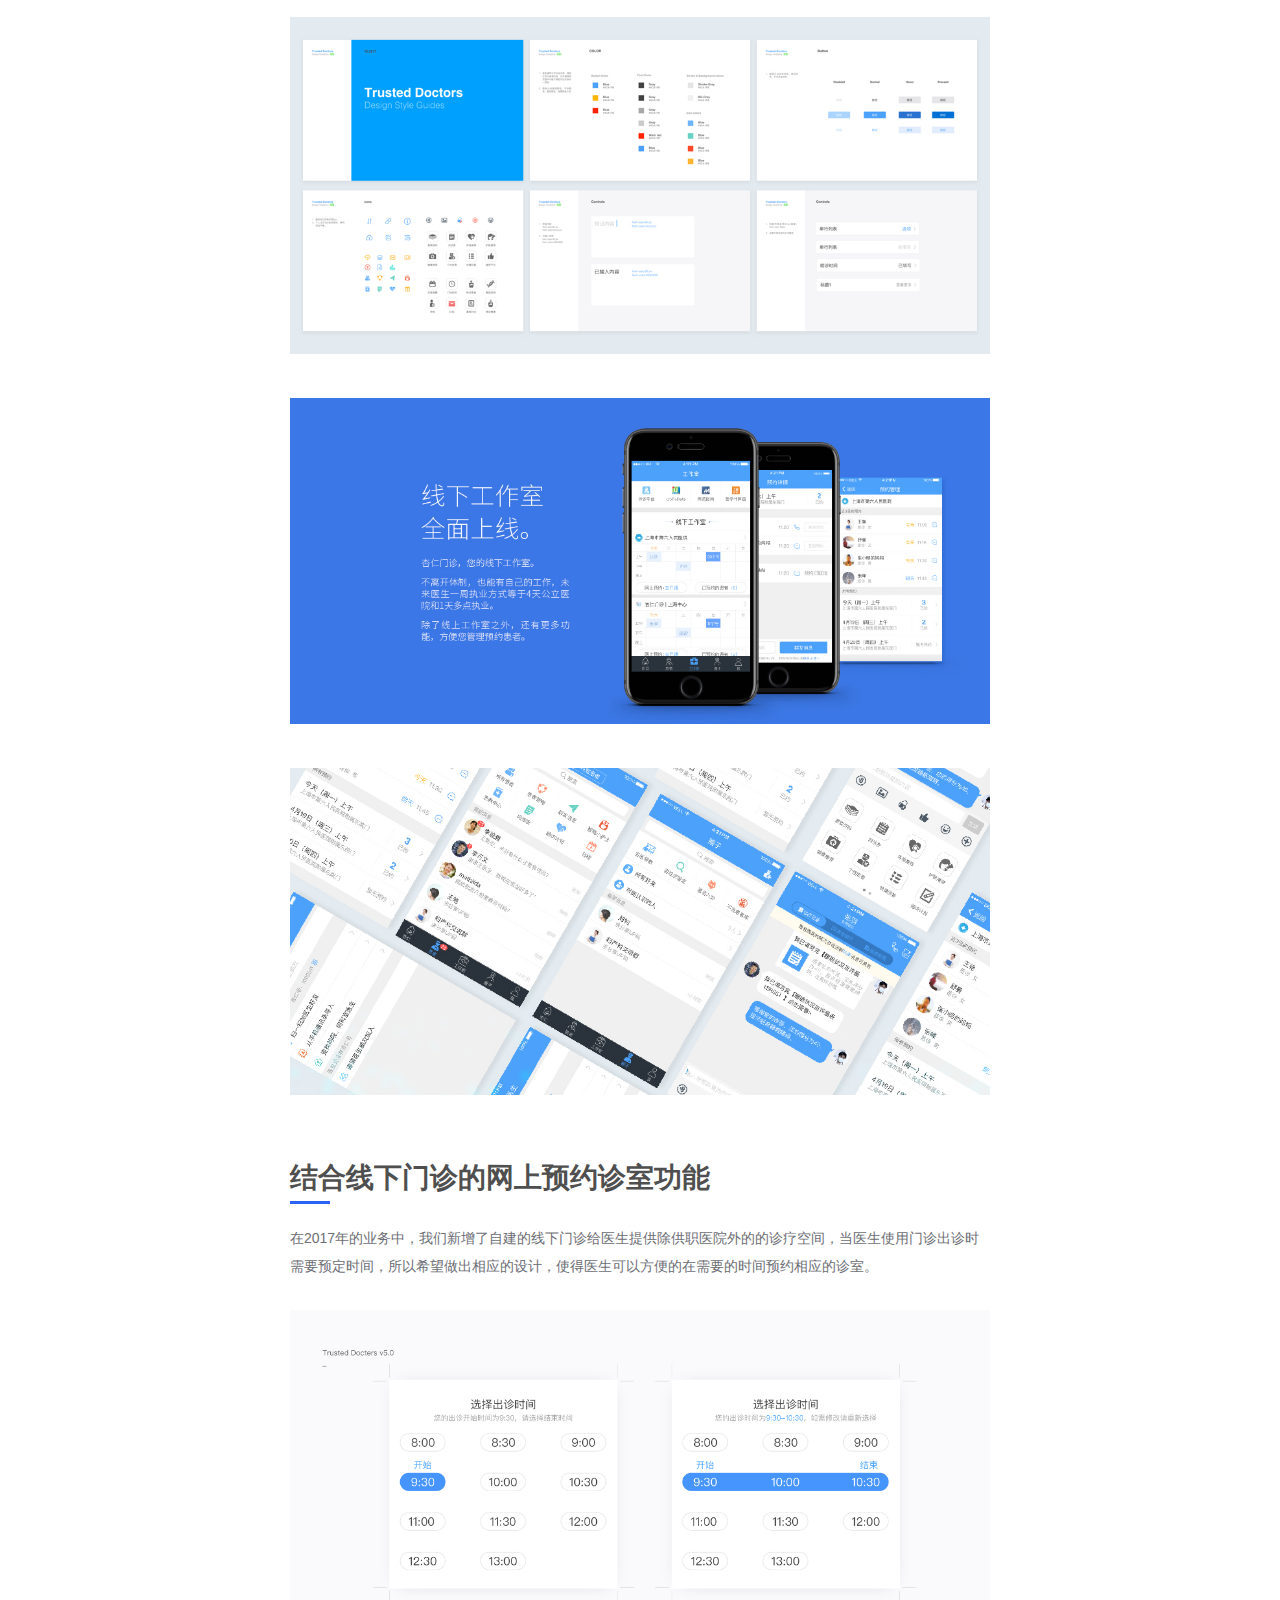
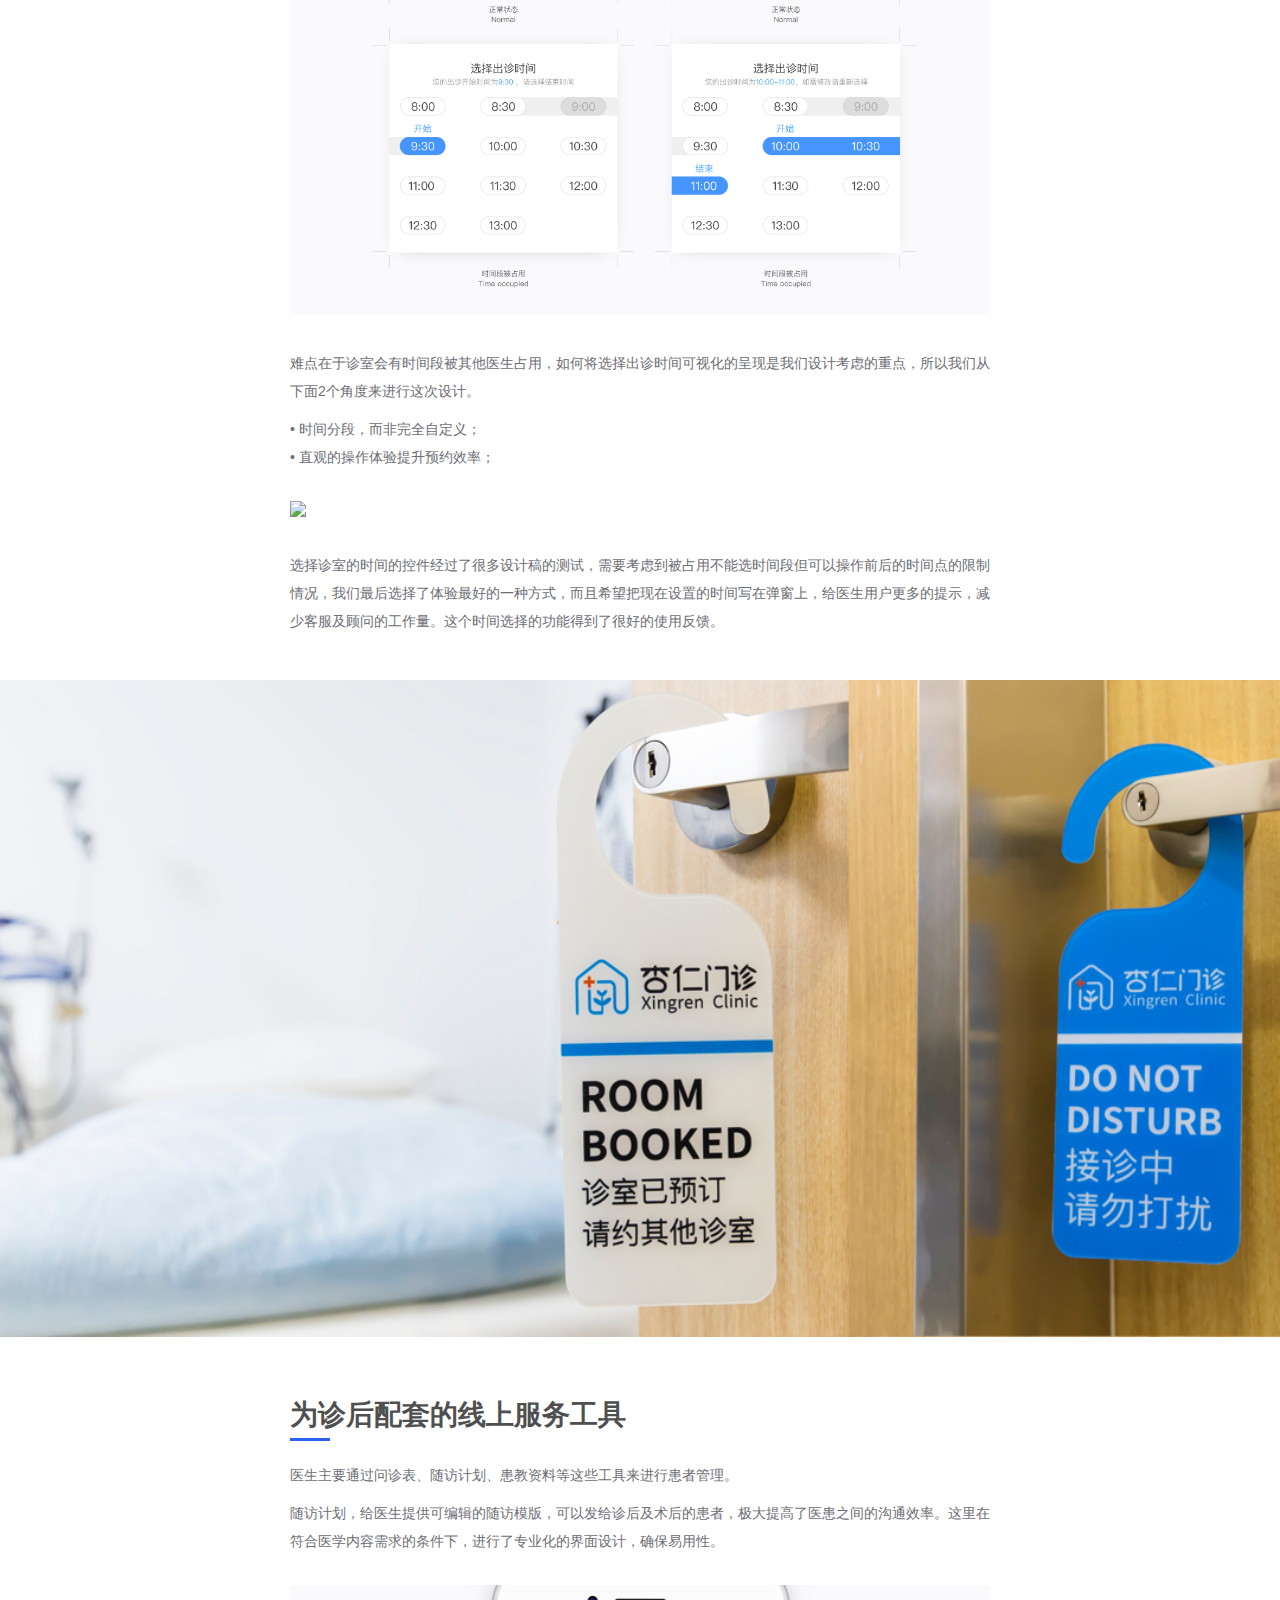
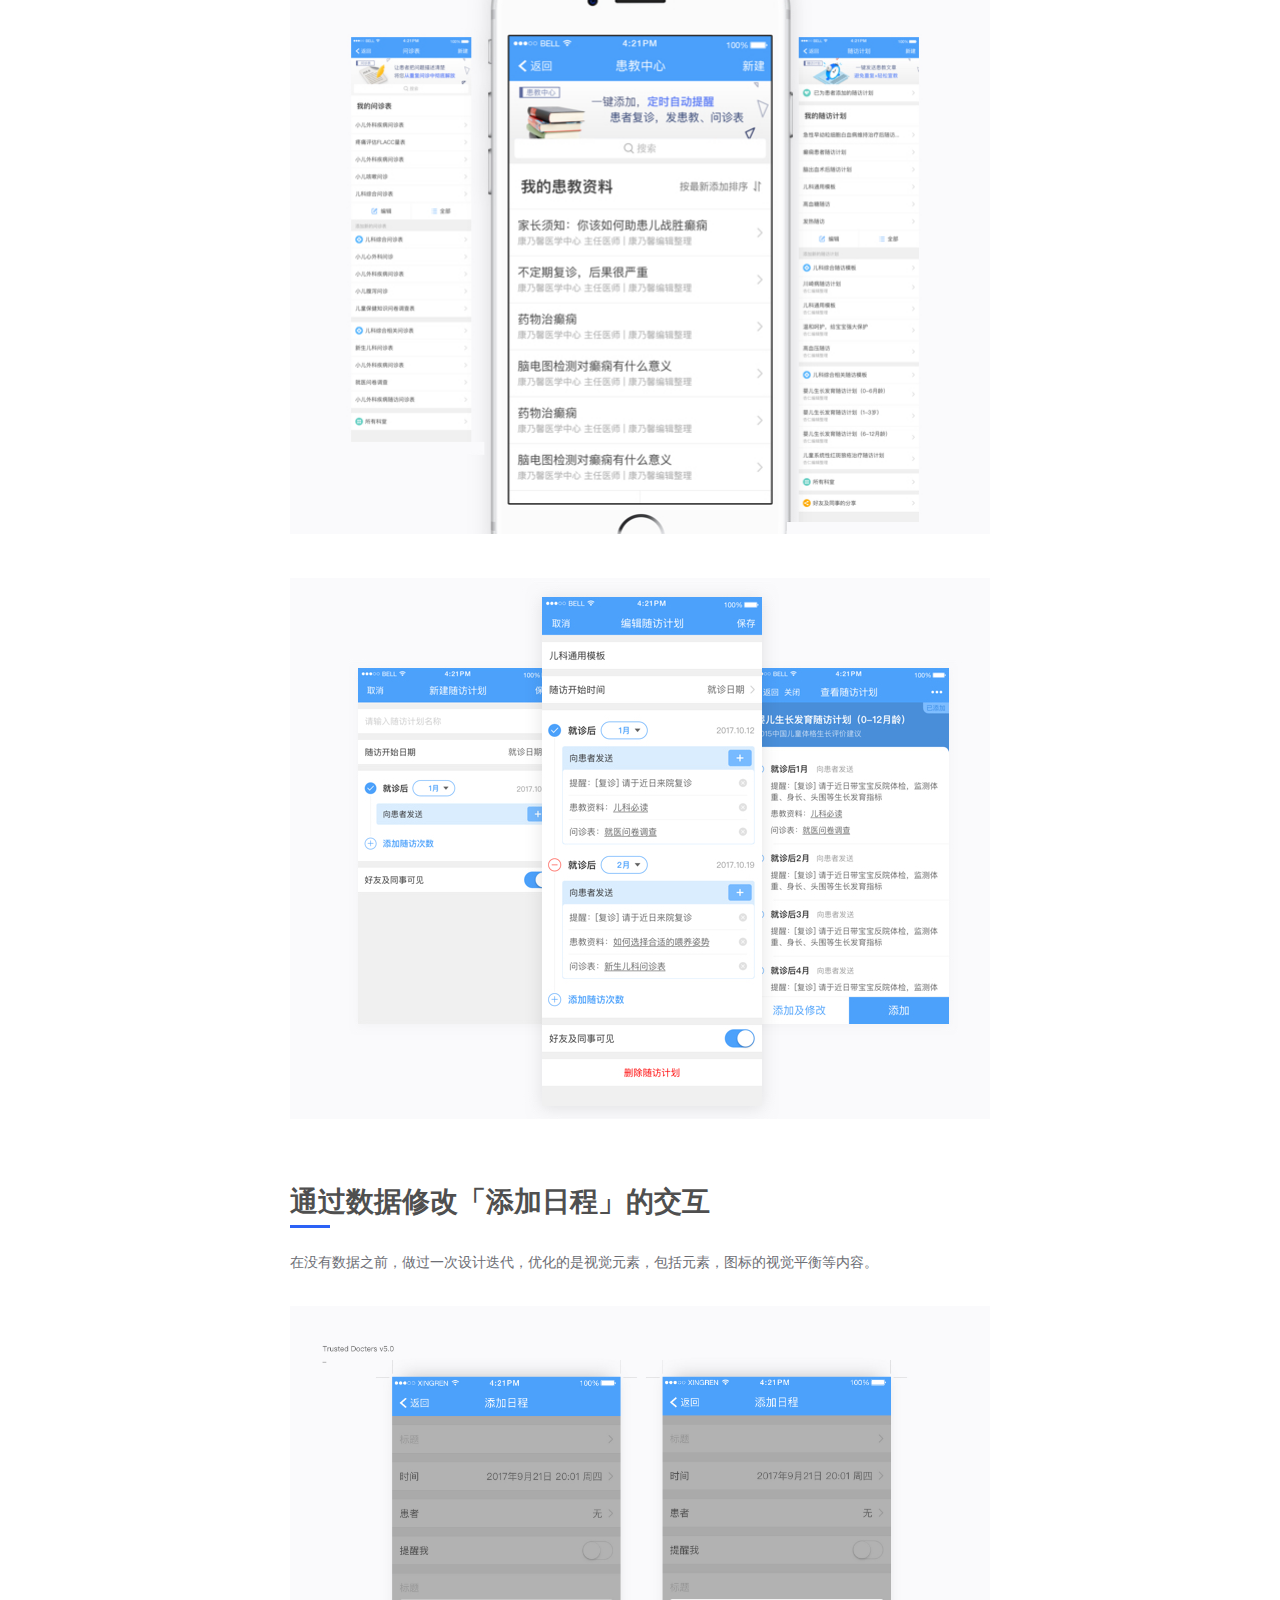
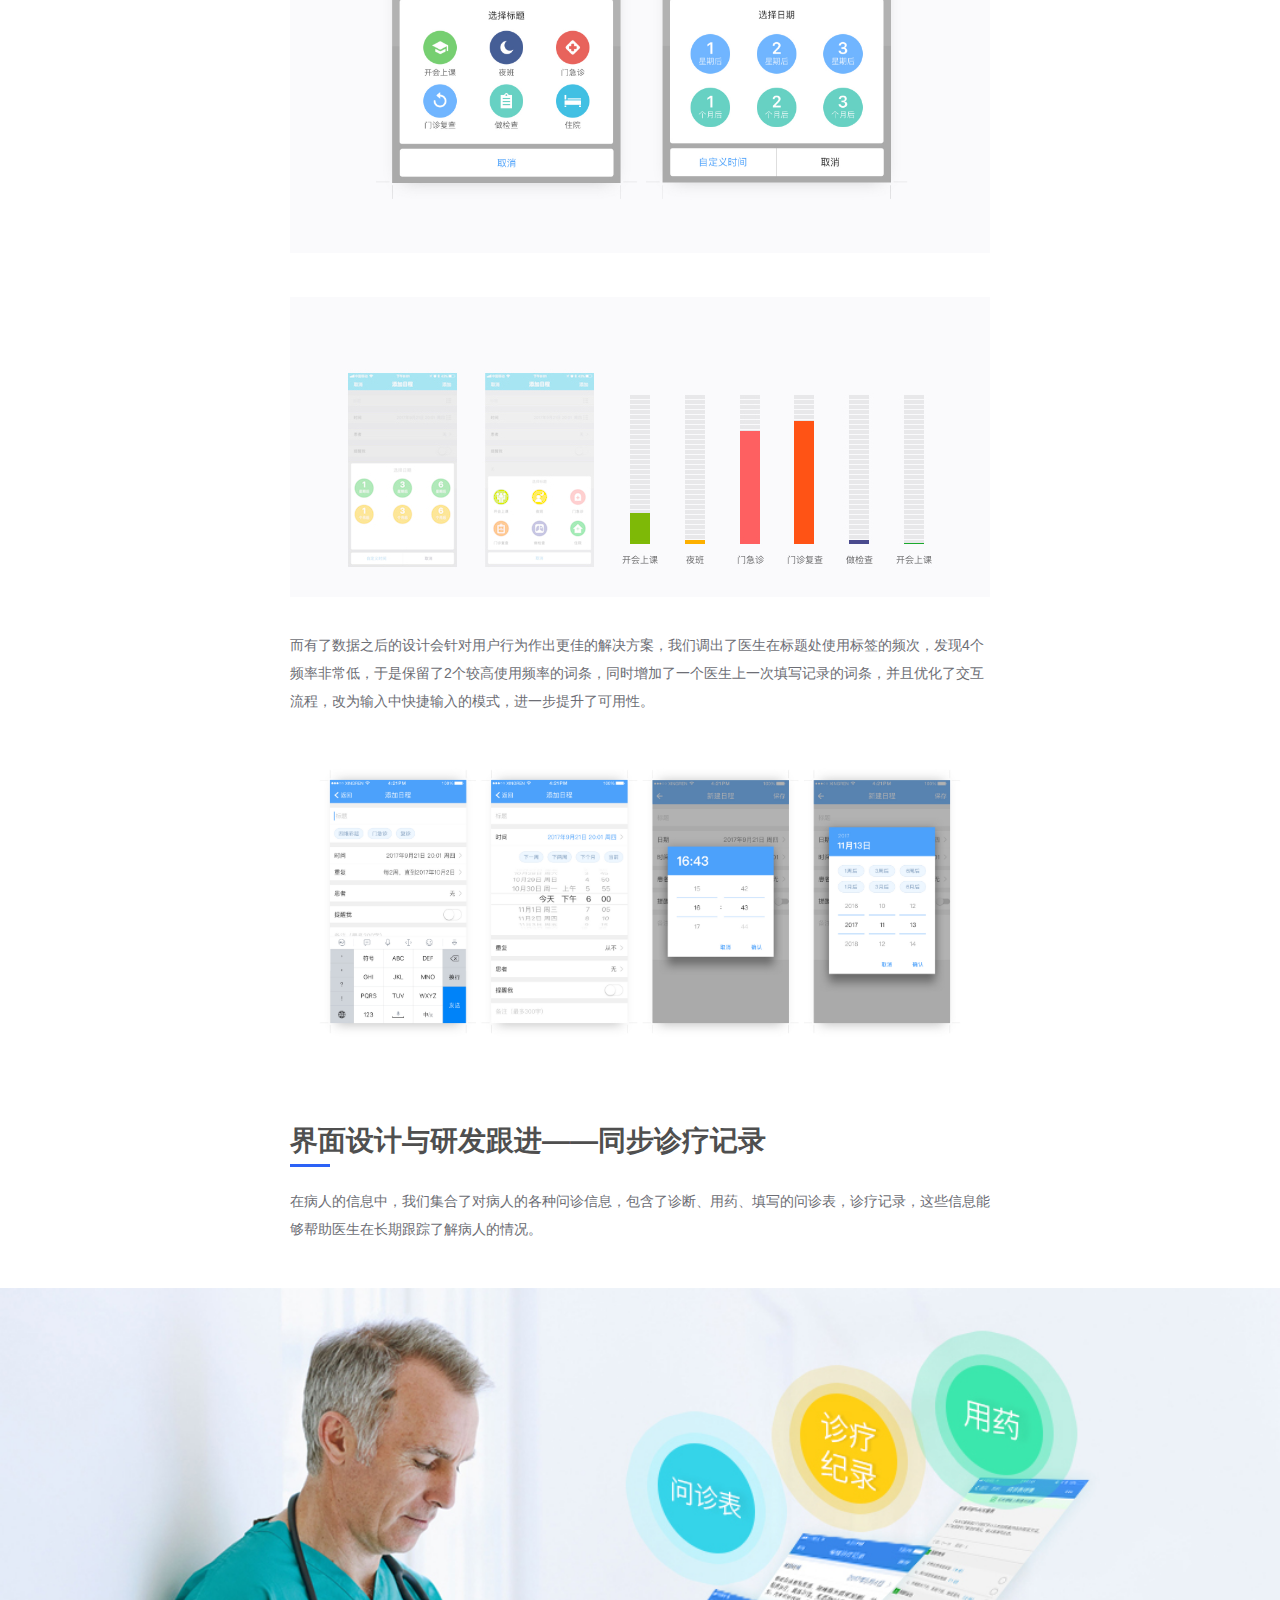
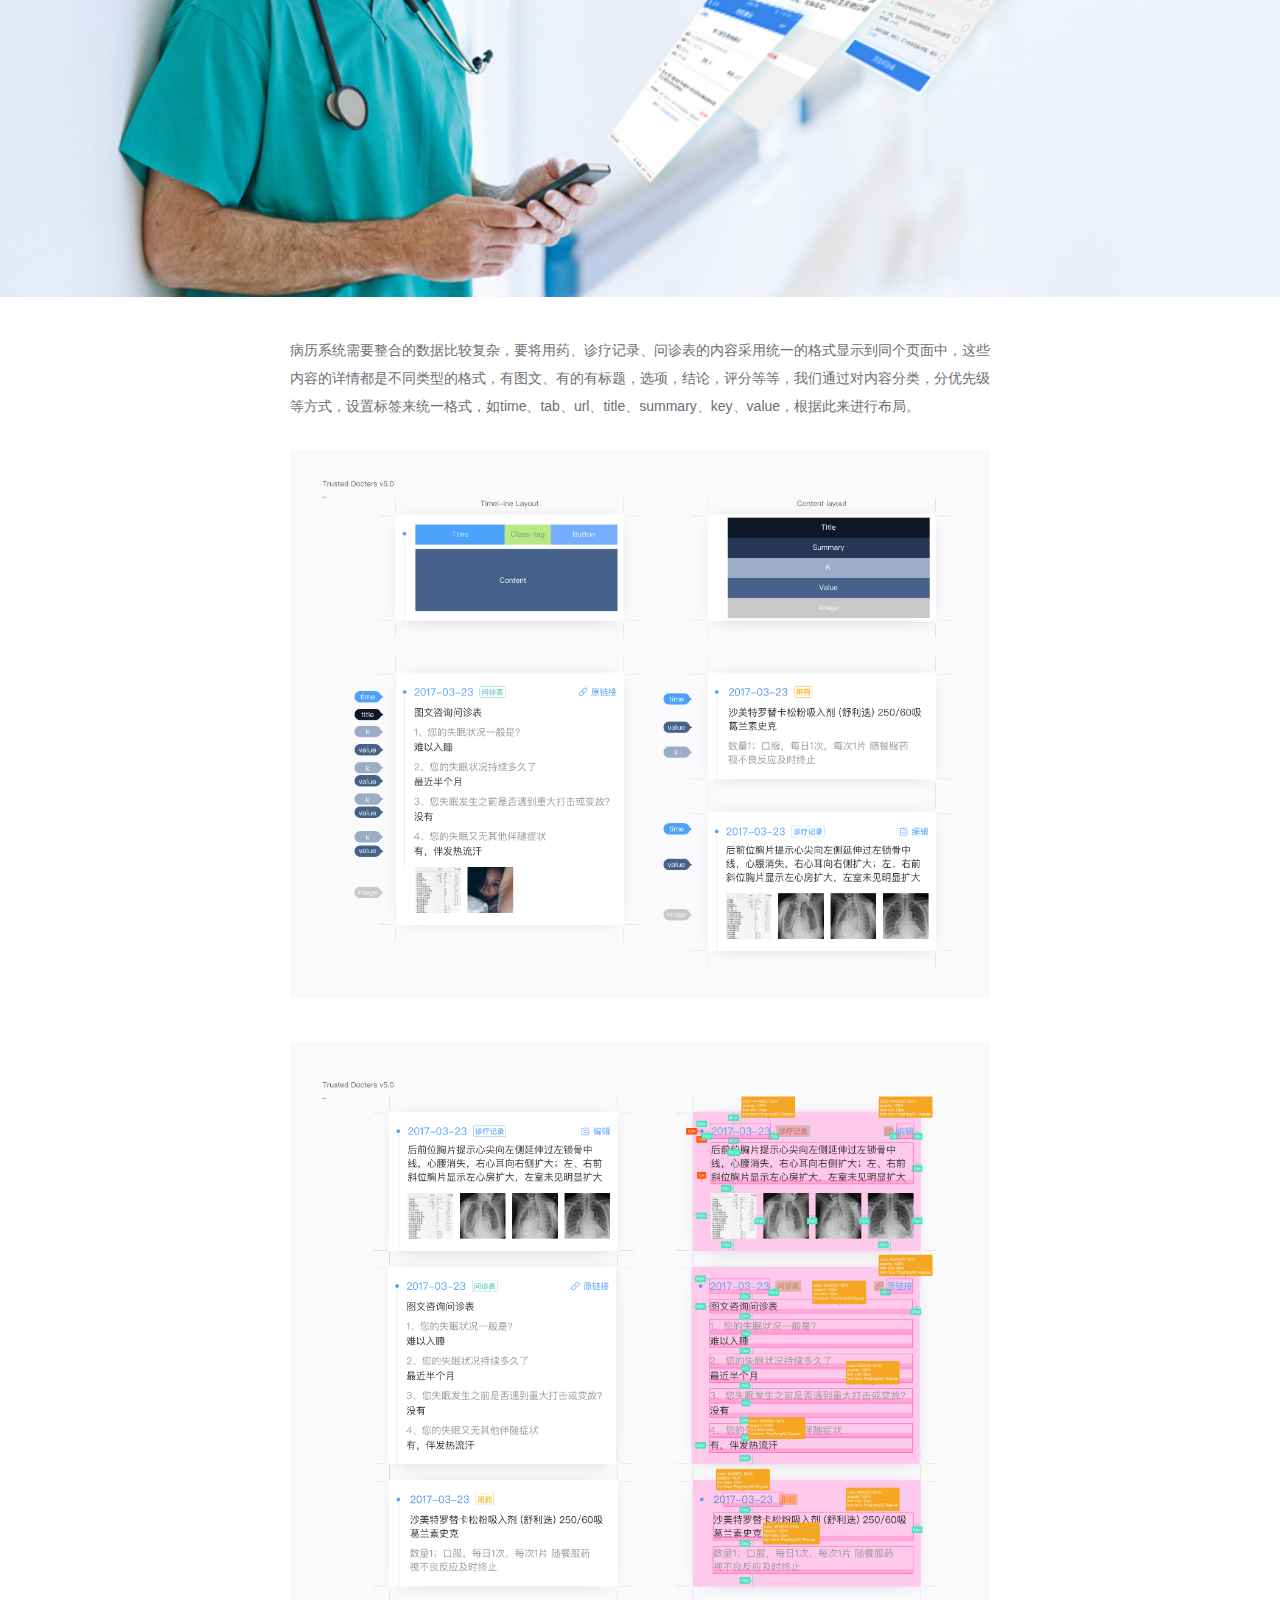
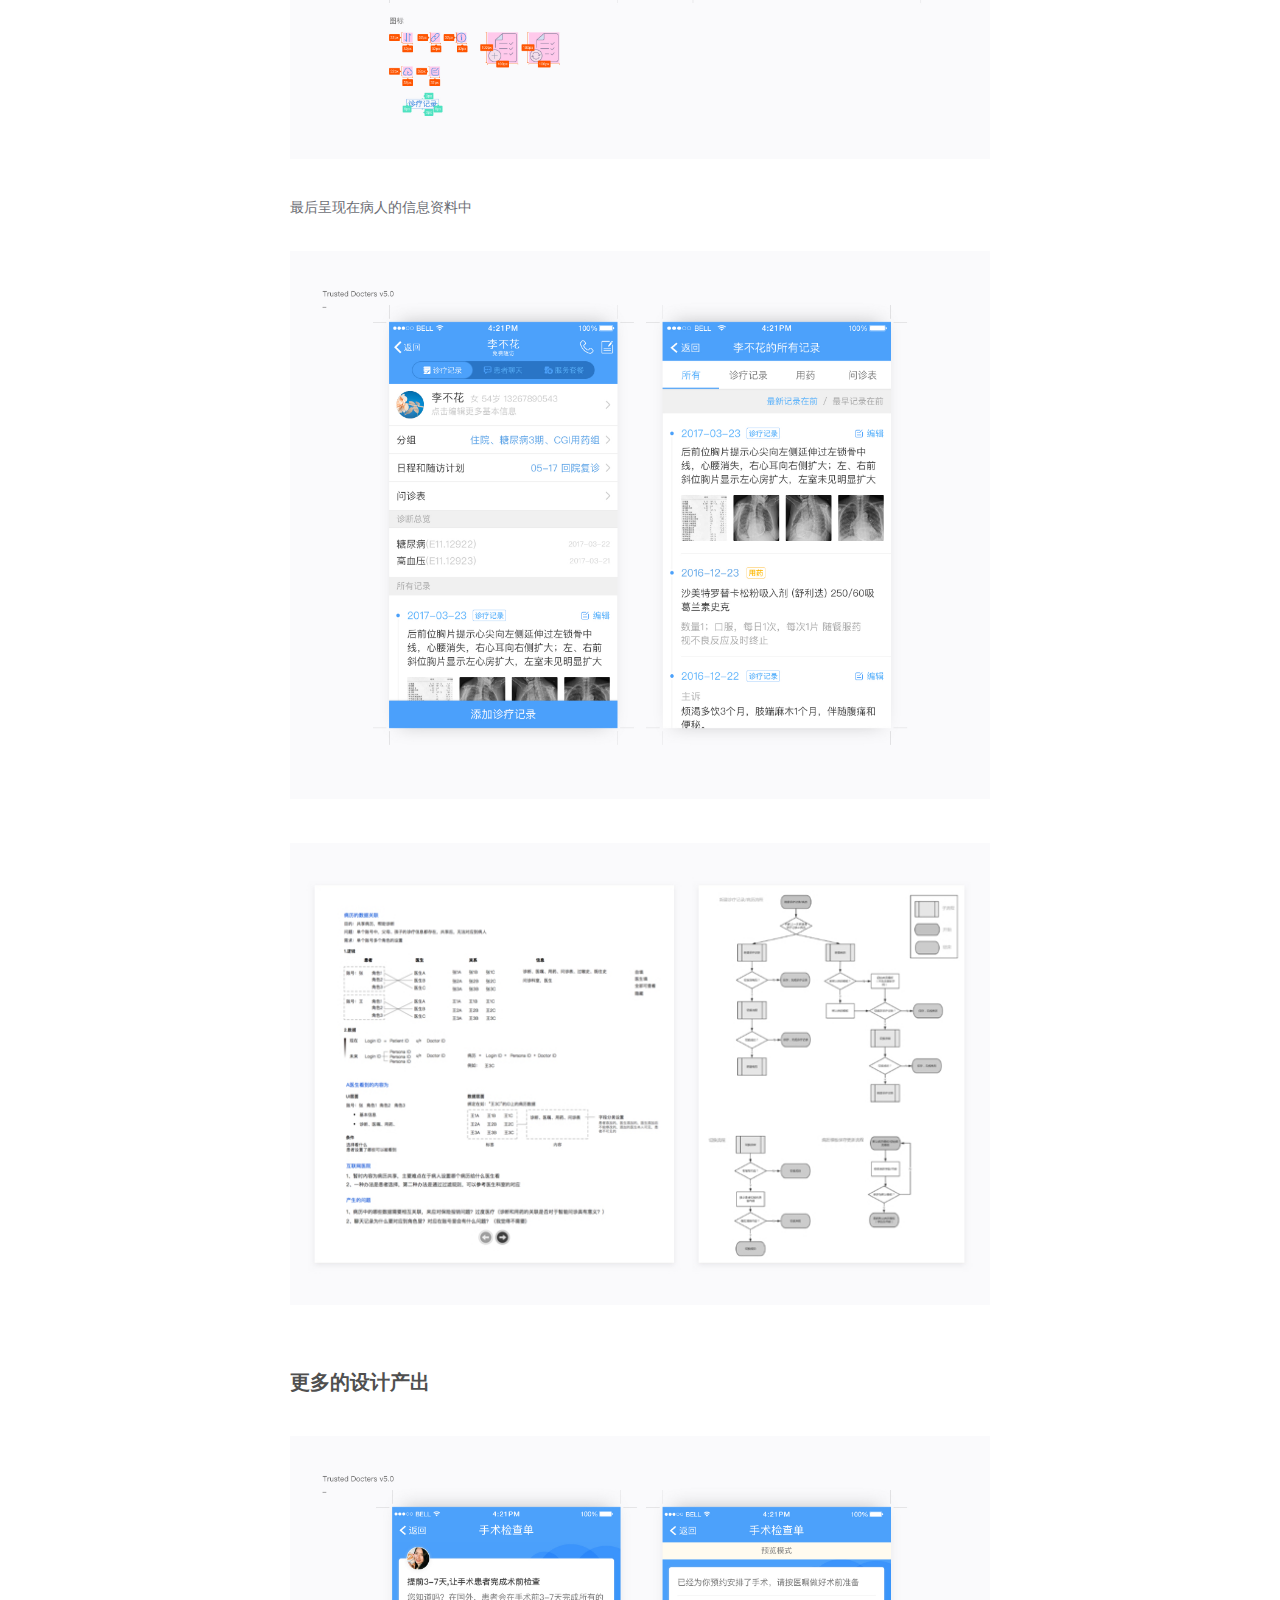
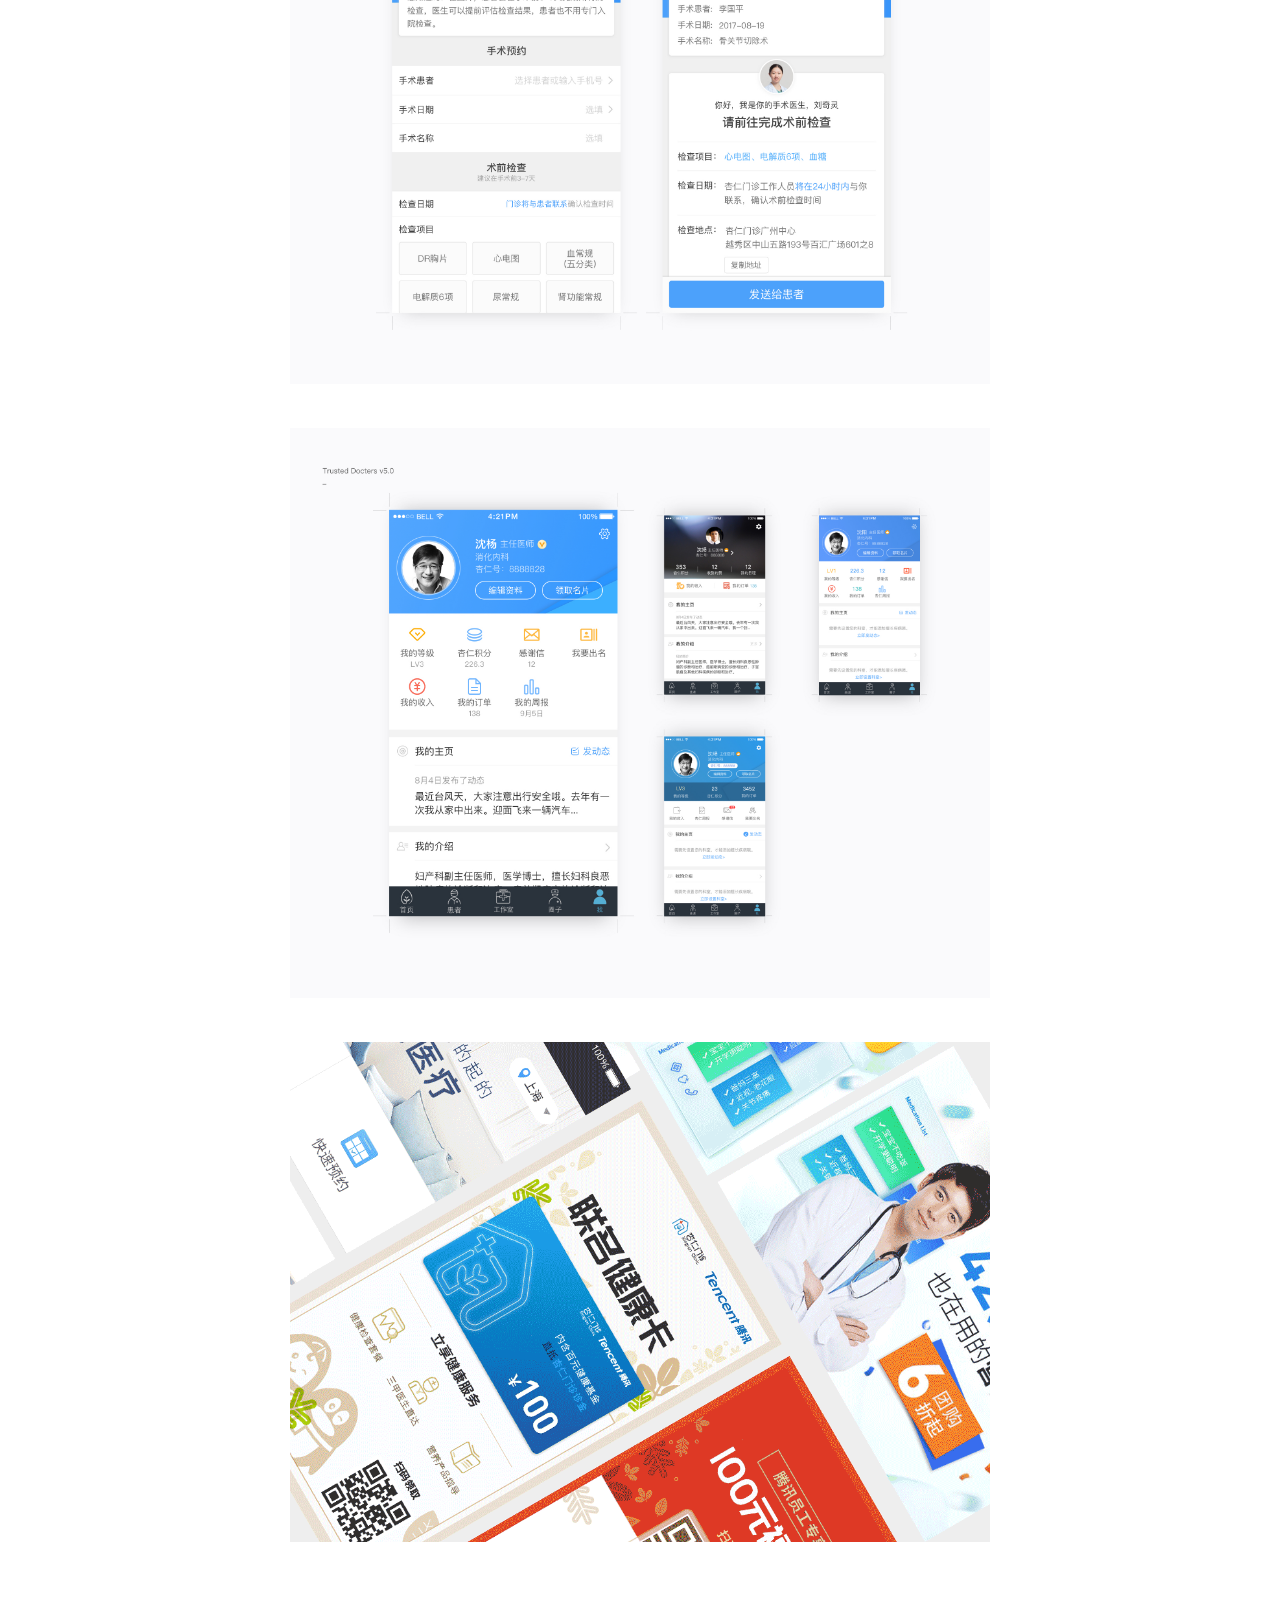
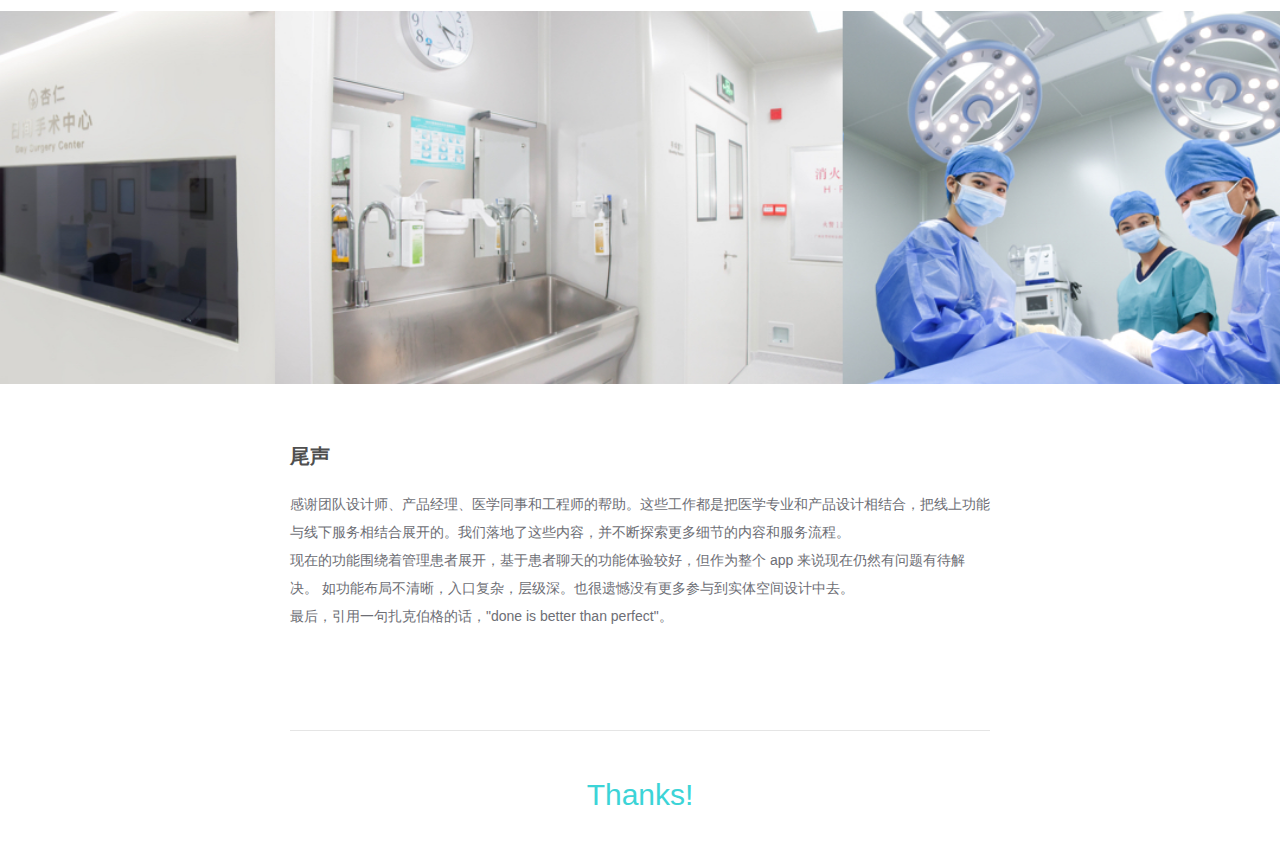
==== commit 2684e0f1: "update" ====
--- a/firstproject.html
+++ b/firstproject.html
@@ -132,9 +132,9 @@
     
 </div>
 <!-- jQuery (necessary for Bootstrap's JavaScript plugins) -->
-    <script src="http://cdn.bootcss.com/jquery/1.10.2/jquery.min.js"></script>
+    <script src="https://cdn.bootcss.com/jquery/1.10.2/jquery.min.js"></script>
     <!-- Include all compiled plugins (below), or include individual files as needed -->
-    <script src="http://cdn.bootcss.com/twitter-bootstrap/3.0.3/js/bootstrap.min.js"></script>
+    <script src="https://cdn.bootcss.com/twitter-bootstrap/3.0.3/js/bootstrap.min.js"></script>
     <script  type="text/javascript"  src="https://npmcdn.com/headroom.js"></script>
     <script  type="text/javascript"  src="https://rawgithub.com/WickyNilliams/headroom.js/master/src/jQuery.headroom.js"></script>
     <script type="text/javascript">
--- a/nav.css
+++ b/nav.css
@@ -1,3 +1,7 @@
+*{
+	font-family: Helvetica, Tahoma, Arial, STXihei, “华文细黑”, 
+	“Microsoft YaHei”, “微软雅黑”, SimSun, “宋体”, Heiti, “黑体”, sans-serif;
+}
 .nav{
 	position: fixed;
 	z-index:99;
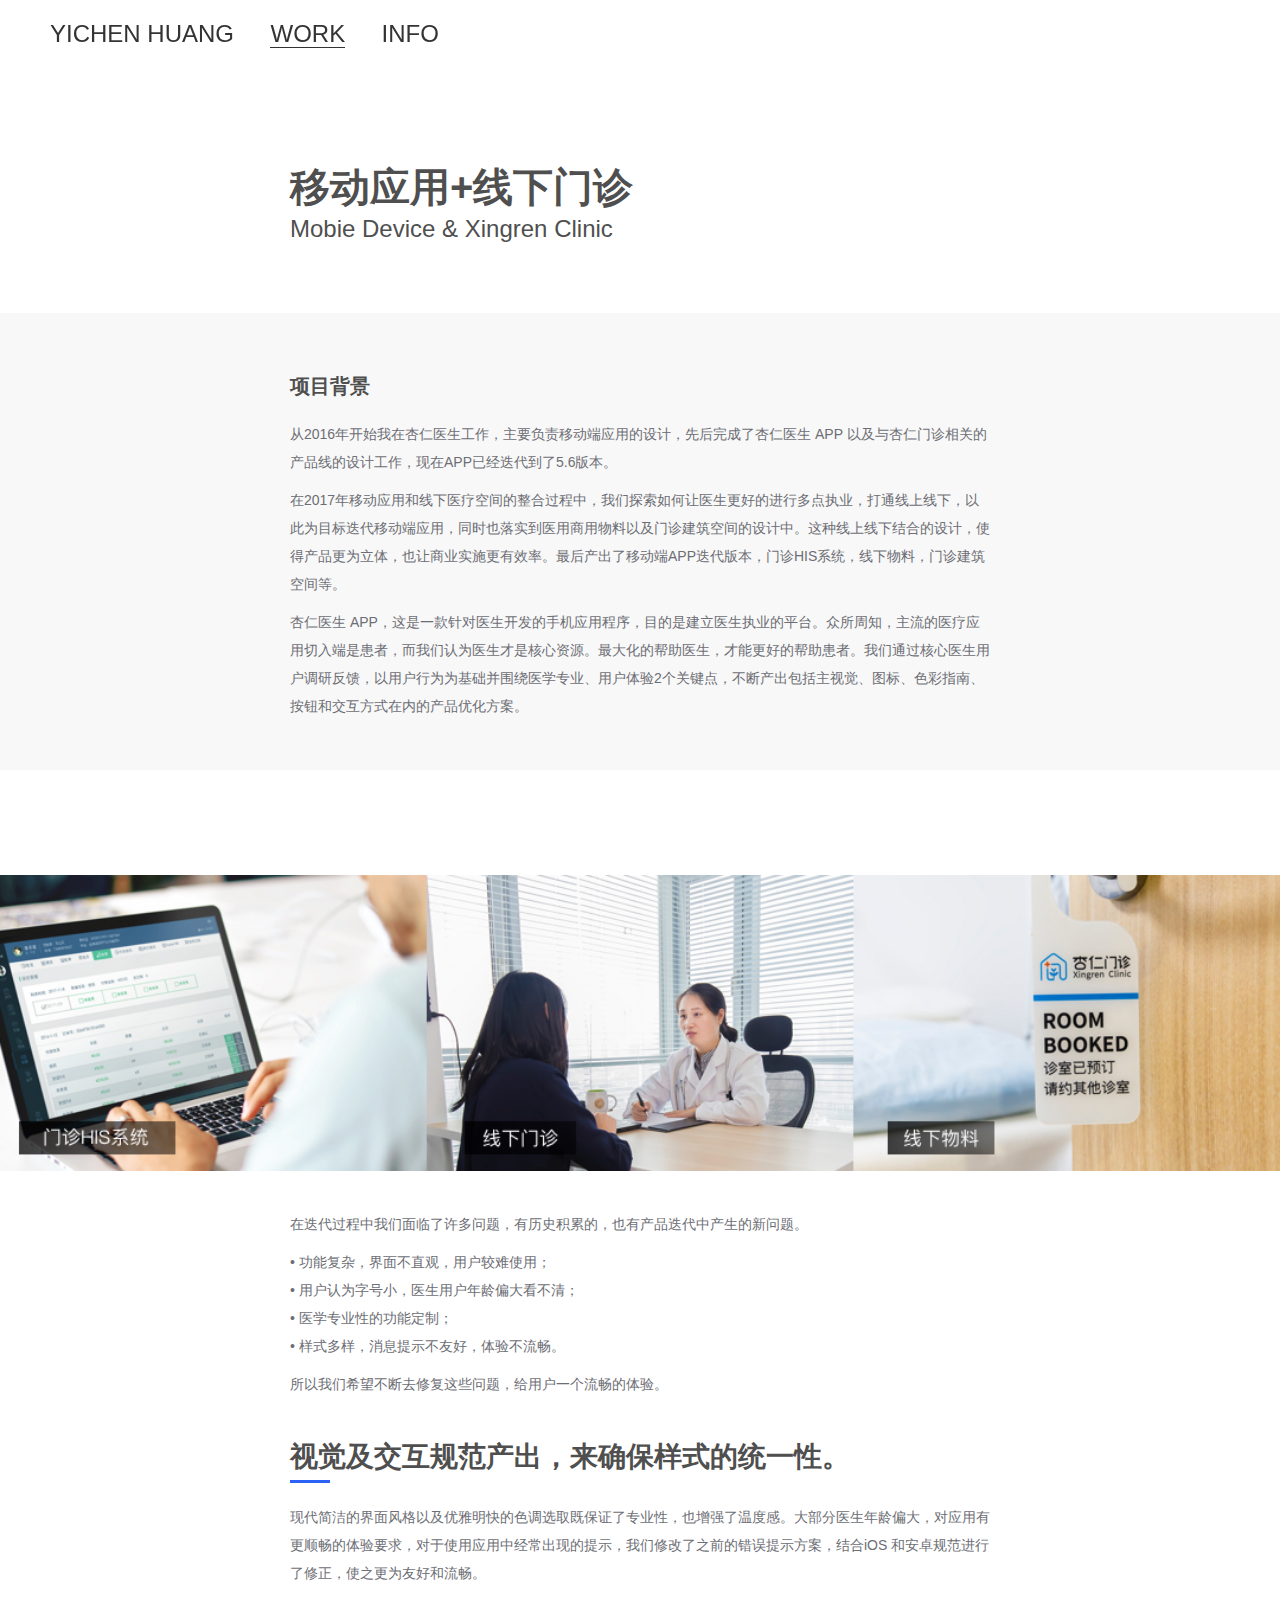
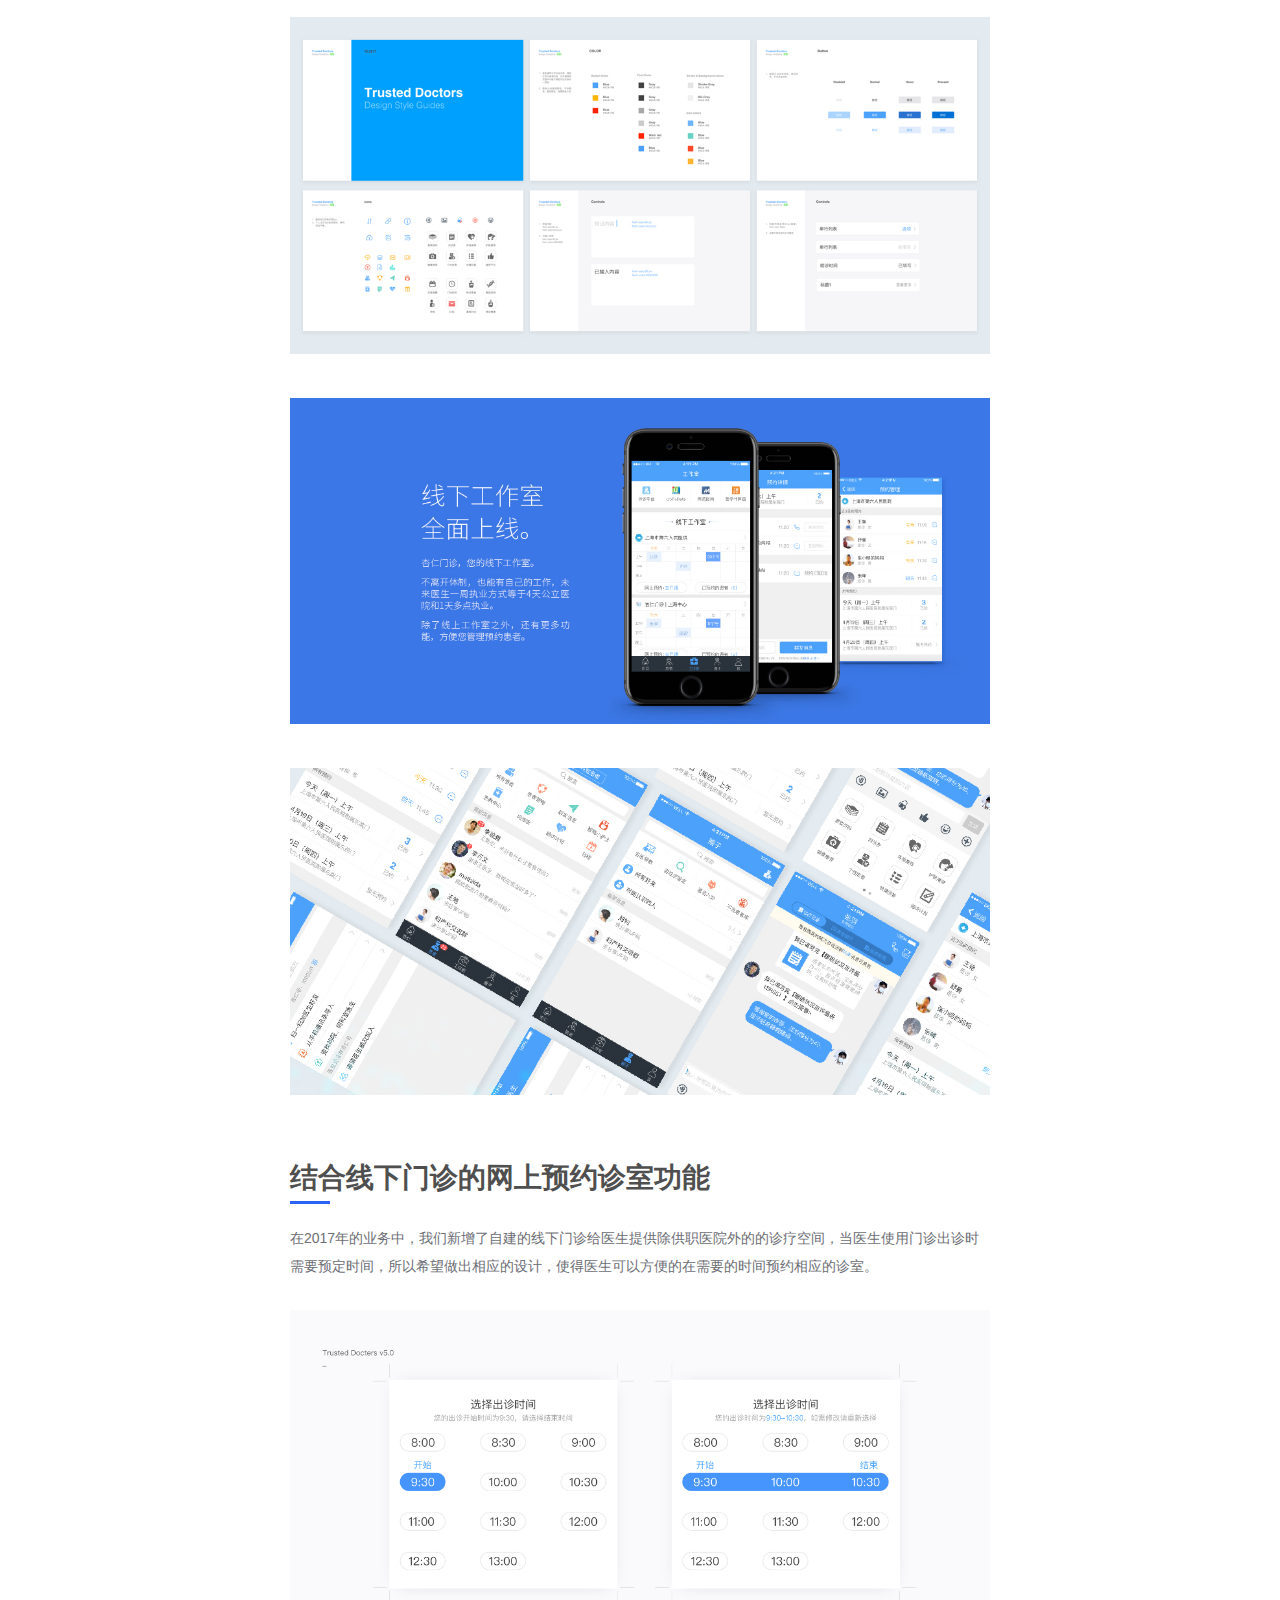
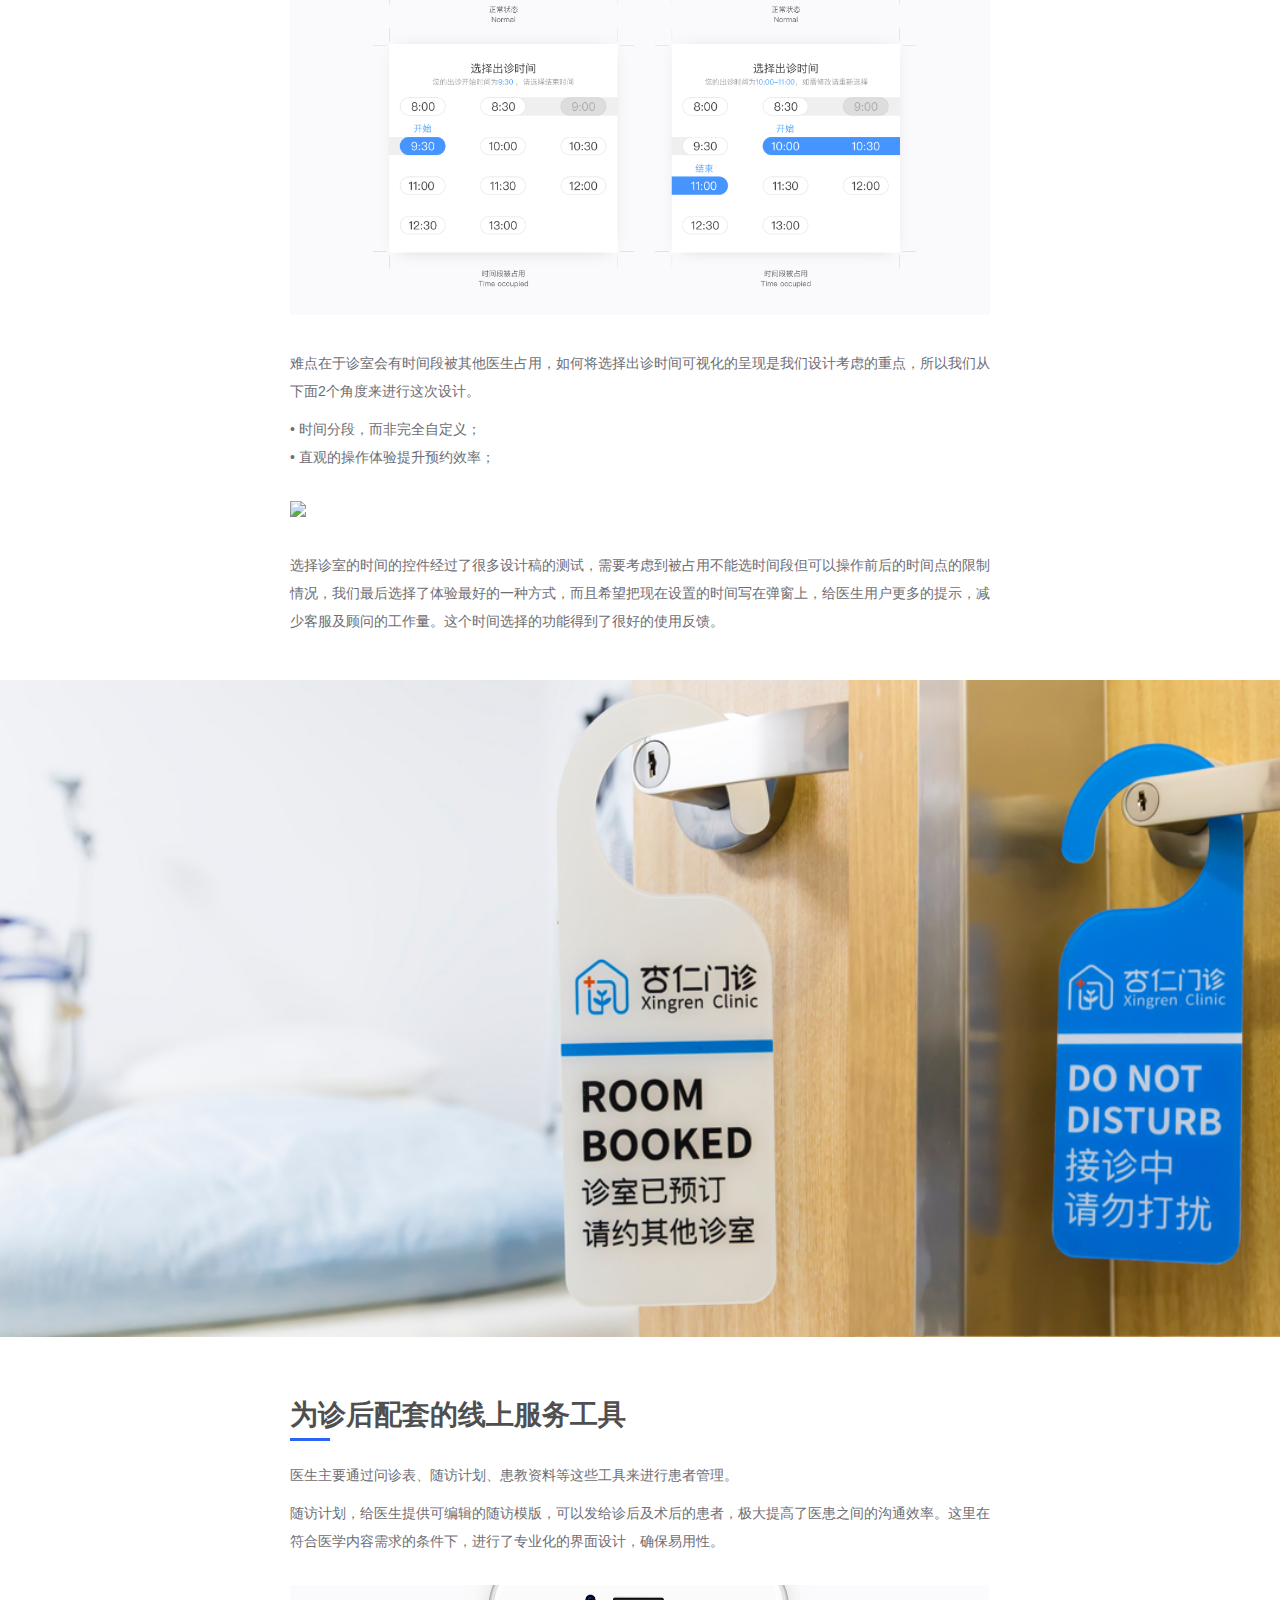
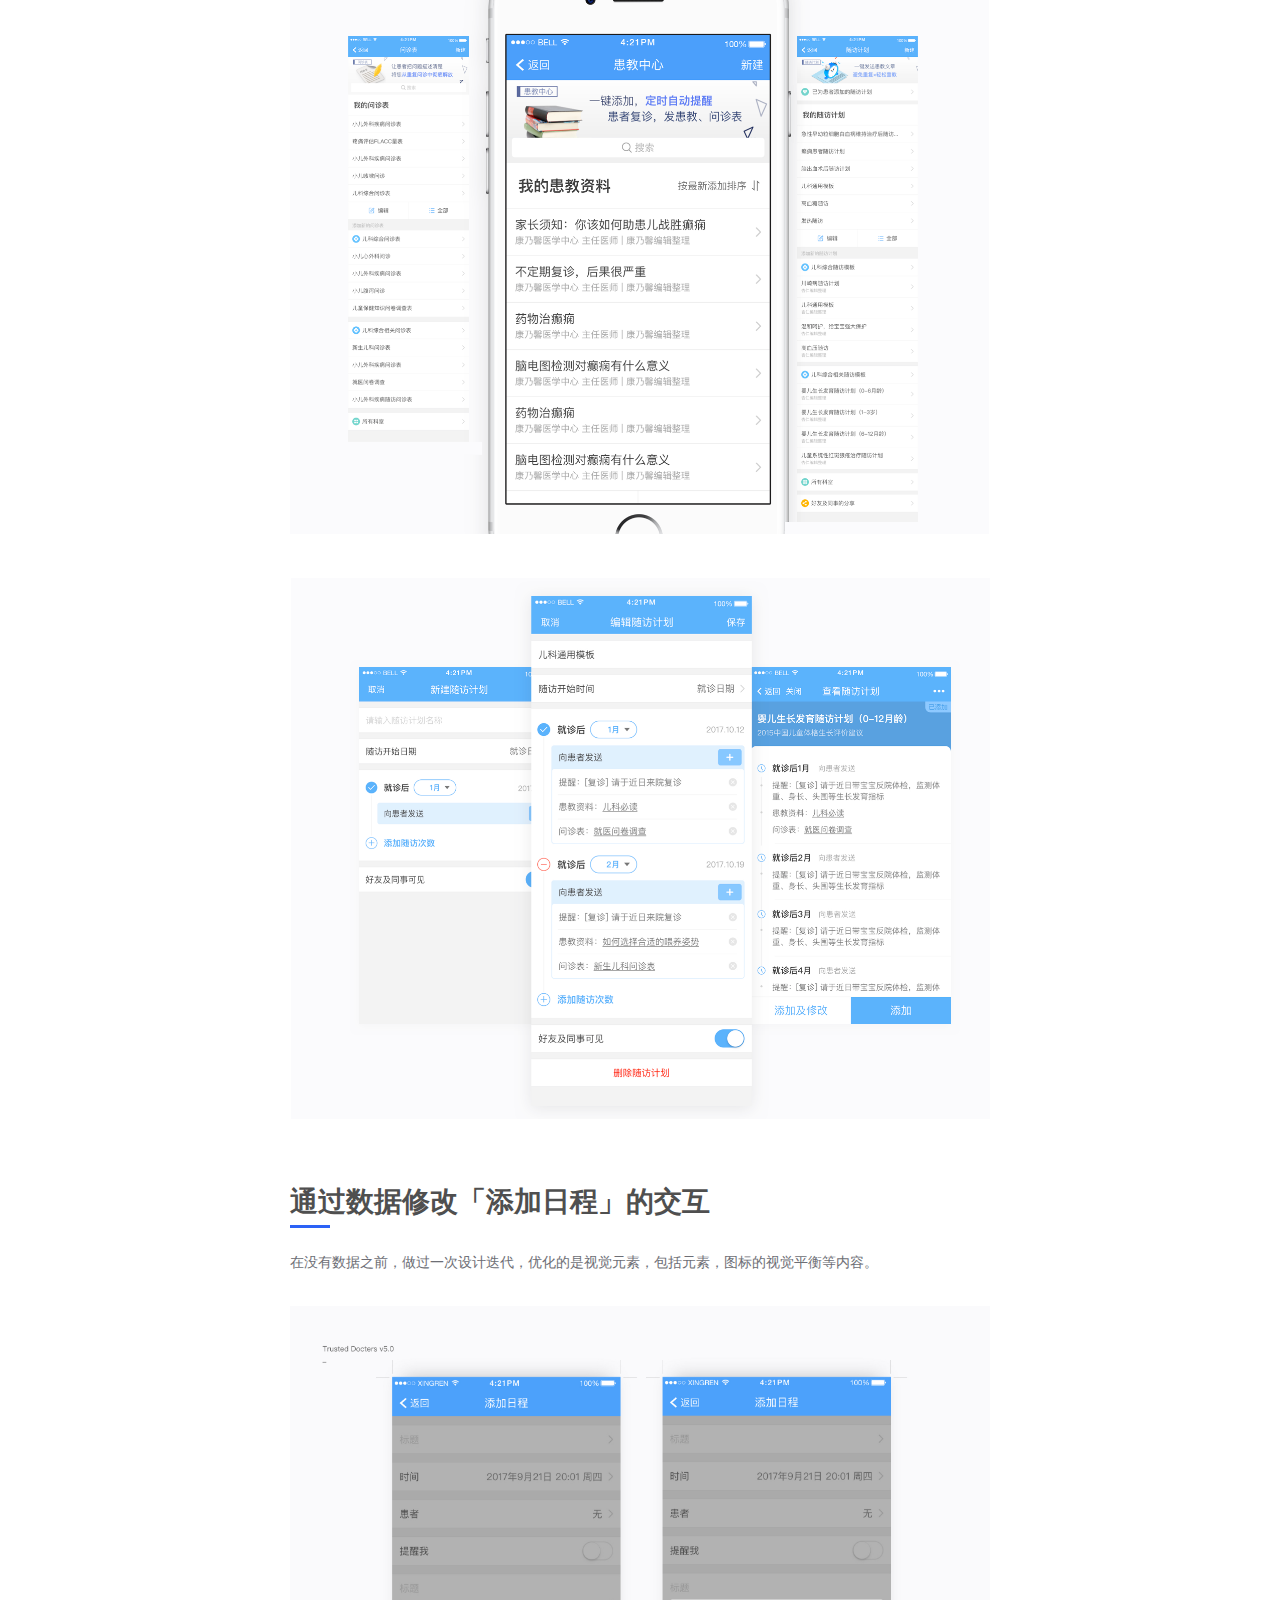
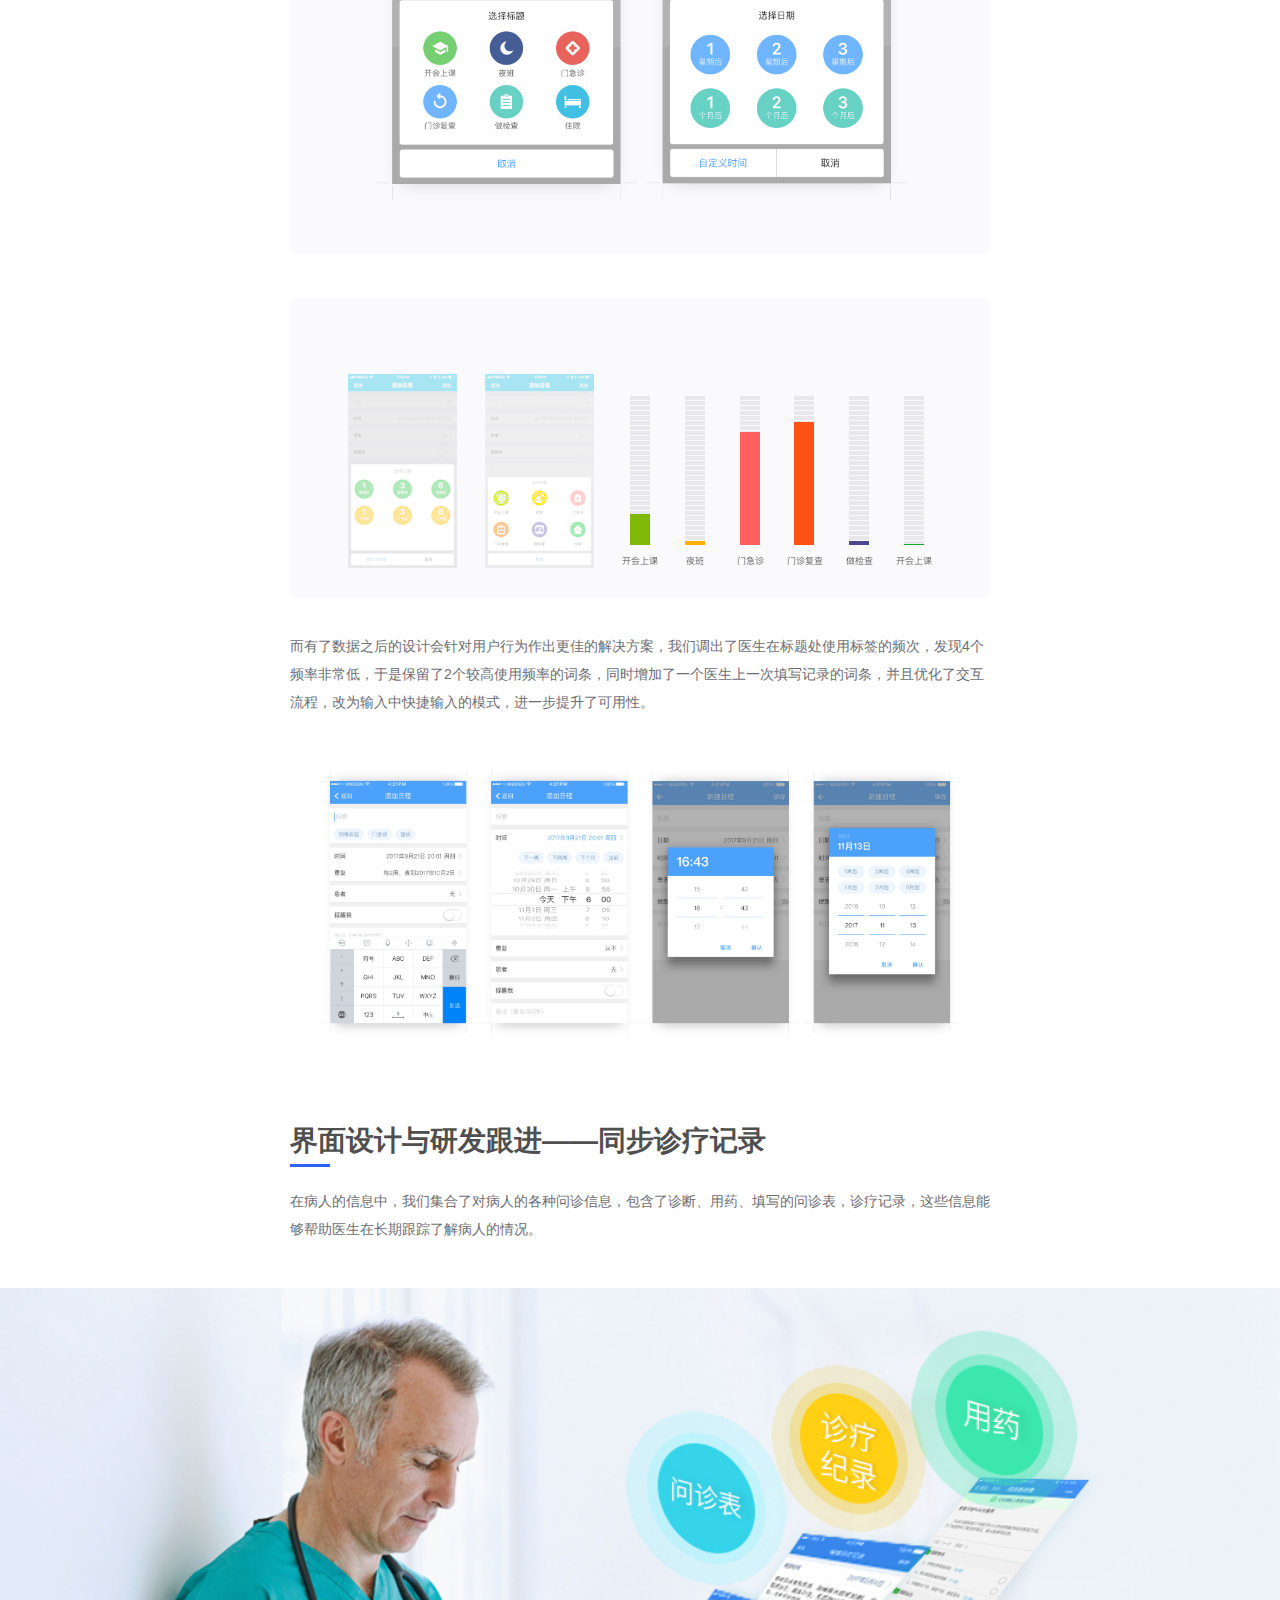
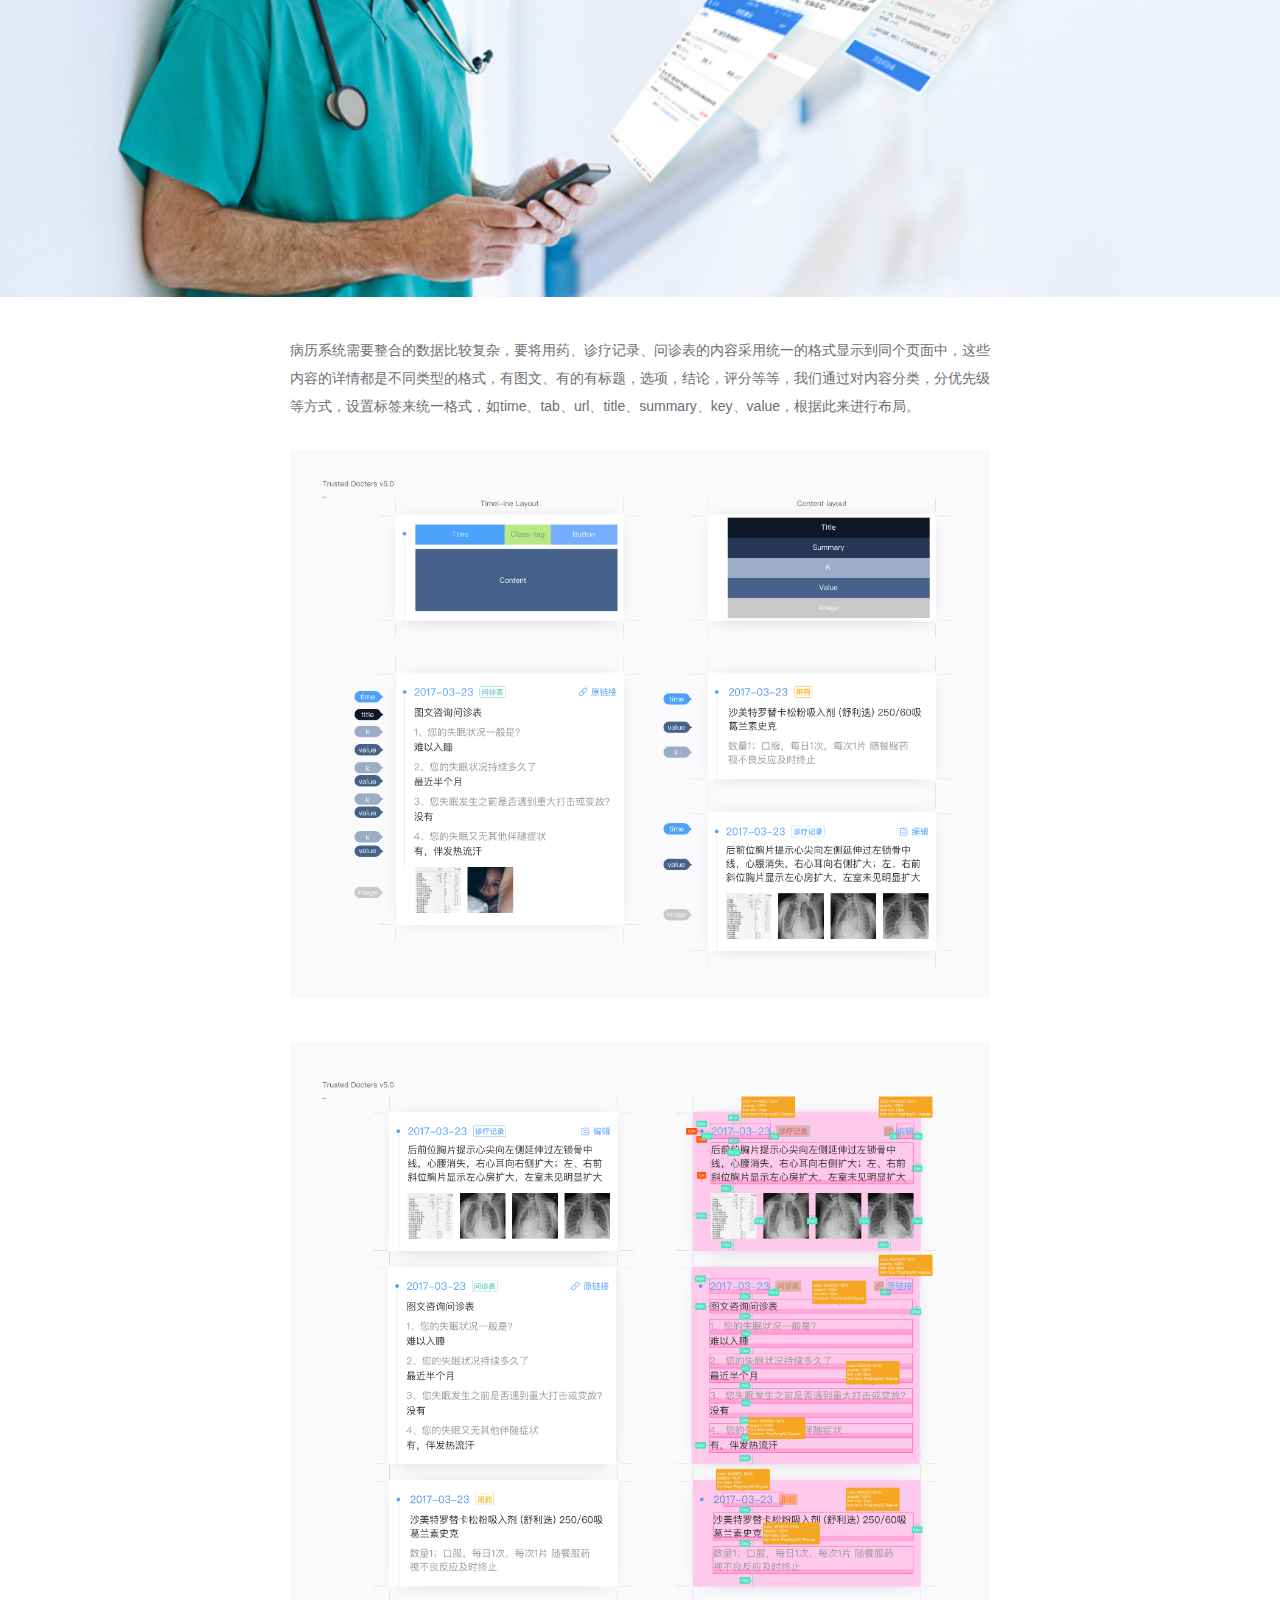
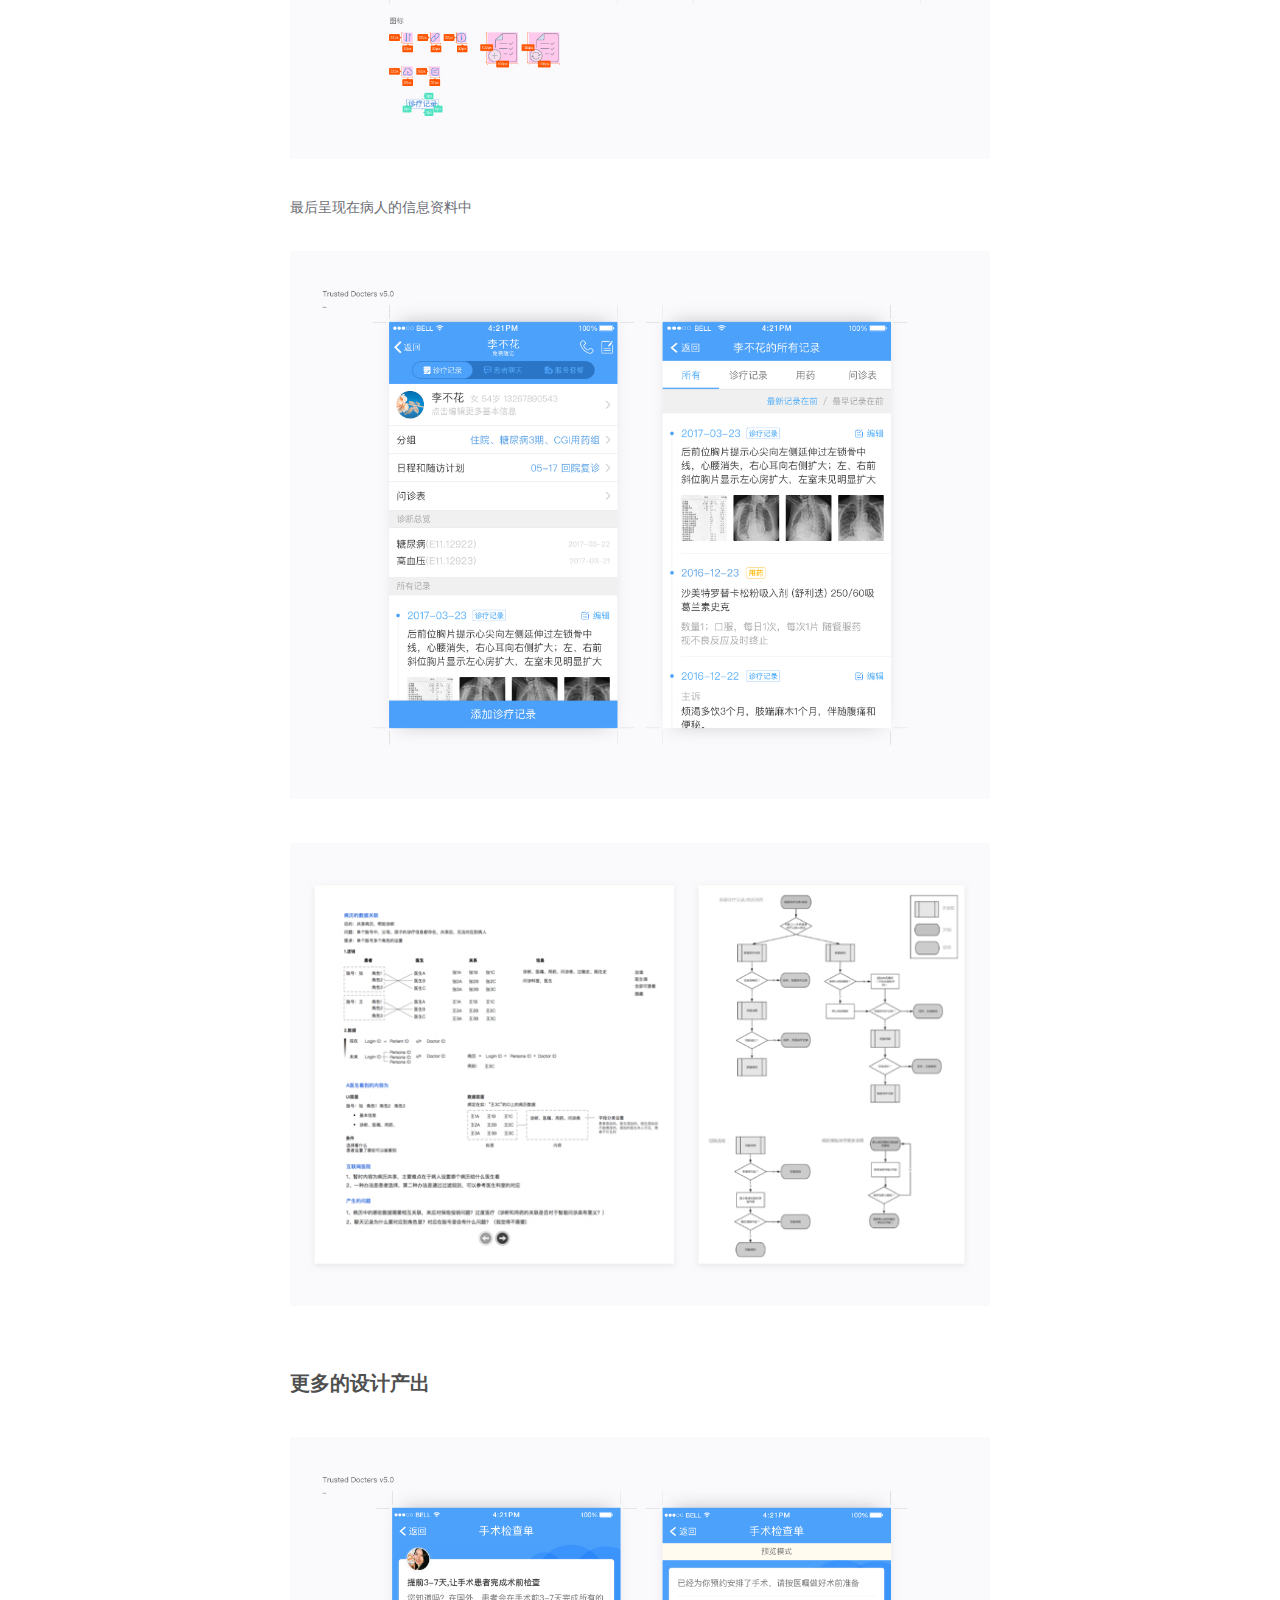
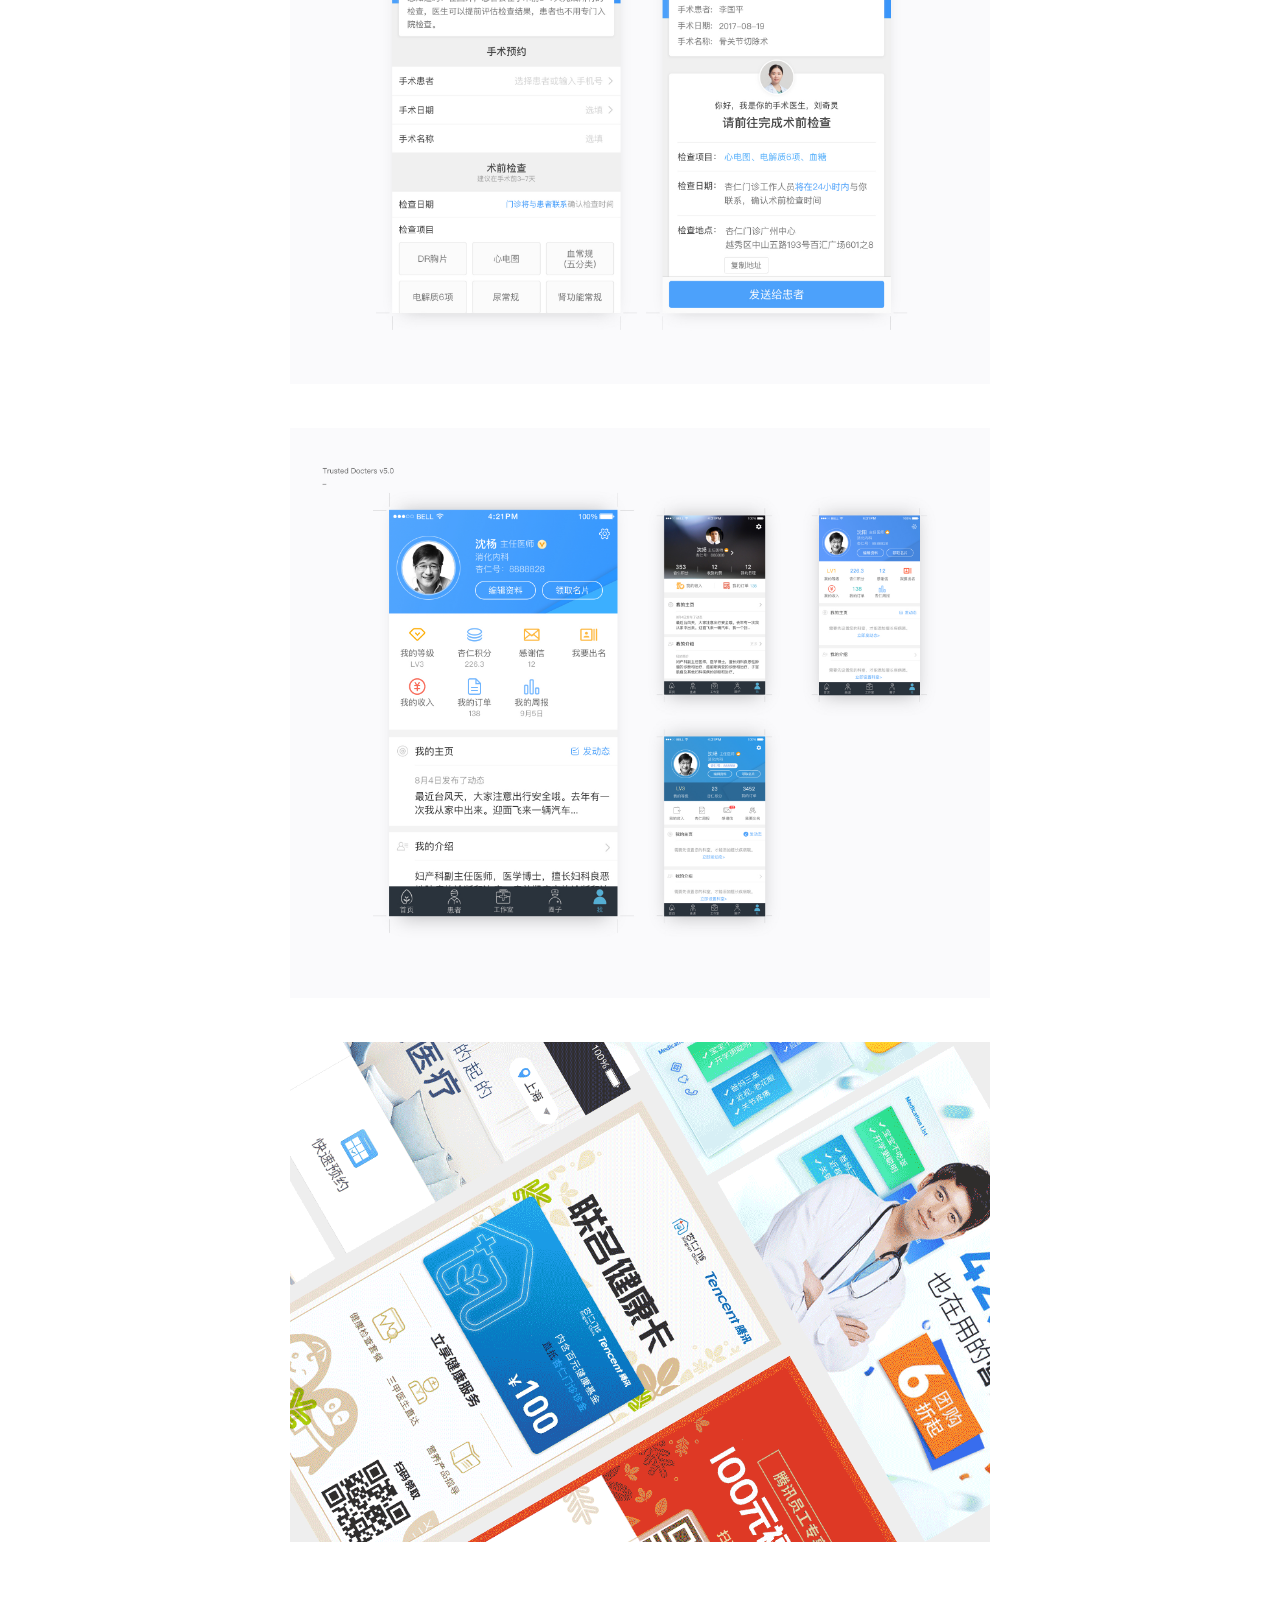
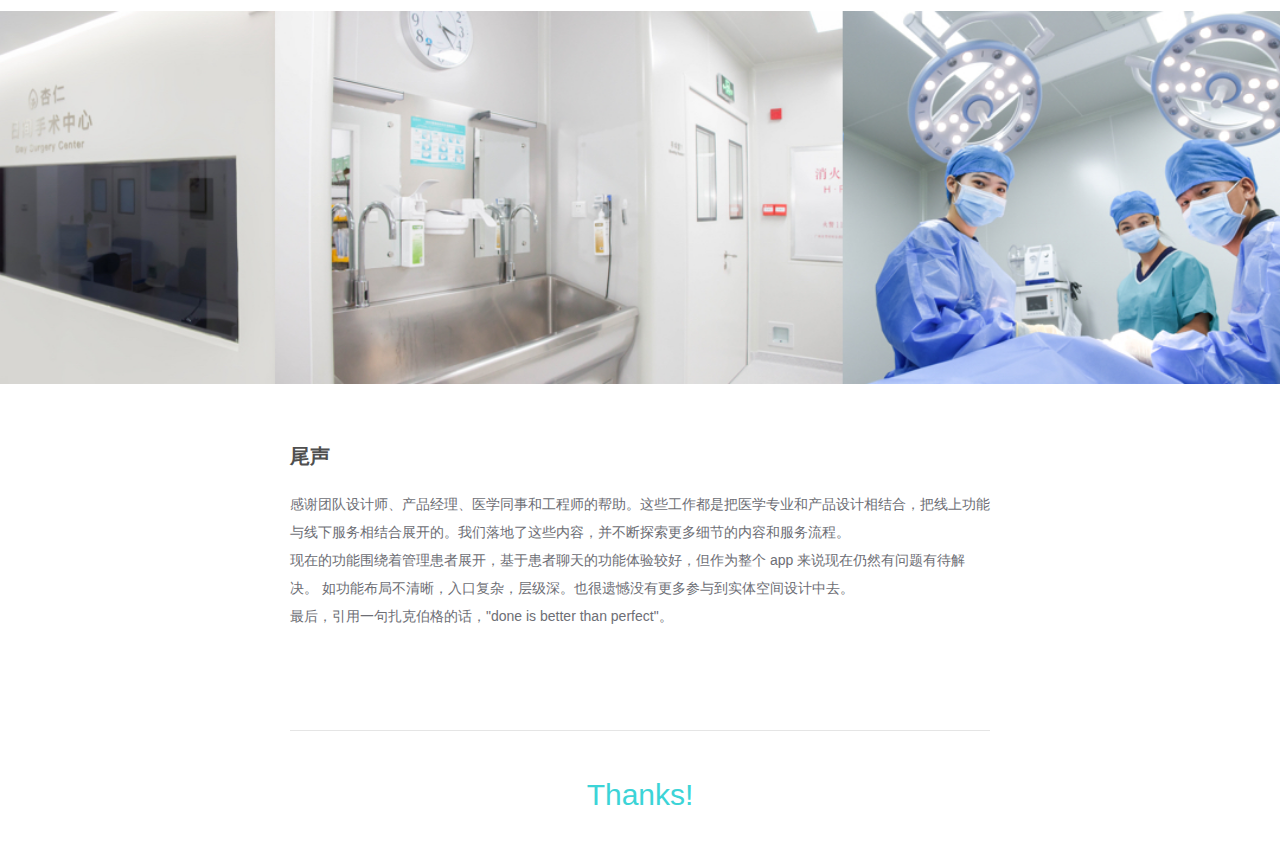
==== commit 544a4fc6: "update" ====
--- a/firstproject.html
+++ b/firstproject.html
@@ -17,8 +17,8 @@
 	  <!-- navigation -->
 <div class="nav navbar-fixed-top">
 	<ul>
-	<li><a href="home.html">YICHEN HUANG</a></li>
-	<li class="present"><a href="home.html">WORK</a></li>
+	<li><a href="index.html">YICHEN HUANG</a></li>
+	<li class="present"><a href="index.html">WORK</a></li>
 	<li><a href="info.html">INFO</a></li>
 	</ul>
 </div>
@@ -82,8 +82,8 @@
 <p>医生主要通过问诊表、随访计划、患教资料等这些工具来进行患者管理。</p>
 
 <p>随访计划，给医生提供可编辑的随访模版，可以发给诊后及术后的患者，极大提高了医患之间的沟通效率。这里在符合医学内容需求的条件下，进行了专业化的界面设计，确保易用性。</p>
-<img src="img/project1/suifangjihua.jpg" width="700px" />
-<img src="img/project1/suifangjihua2.jpg" width="700px" />
+<img src="img/project1/suifangjihua.png" width="700px" />
+<img src="img/project1/suifangjihua2.png" width="700px" />
 
 
 <div class="title">
--- a/nav.css
+++ b/nav.css
@@ -33,4 +33,12 @@
 
 .present a{
 	border-bottom: 1px solid #333;
+}
+footer{
+	margin: 40px auto;
+	text-align: center;
+	font-size: 14px;
+	width: 500px;
+	color: #ccc;
+	font-weight: 200;😋
 }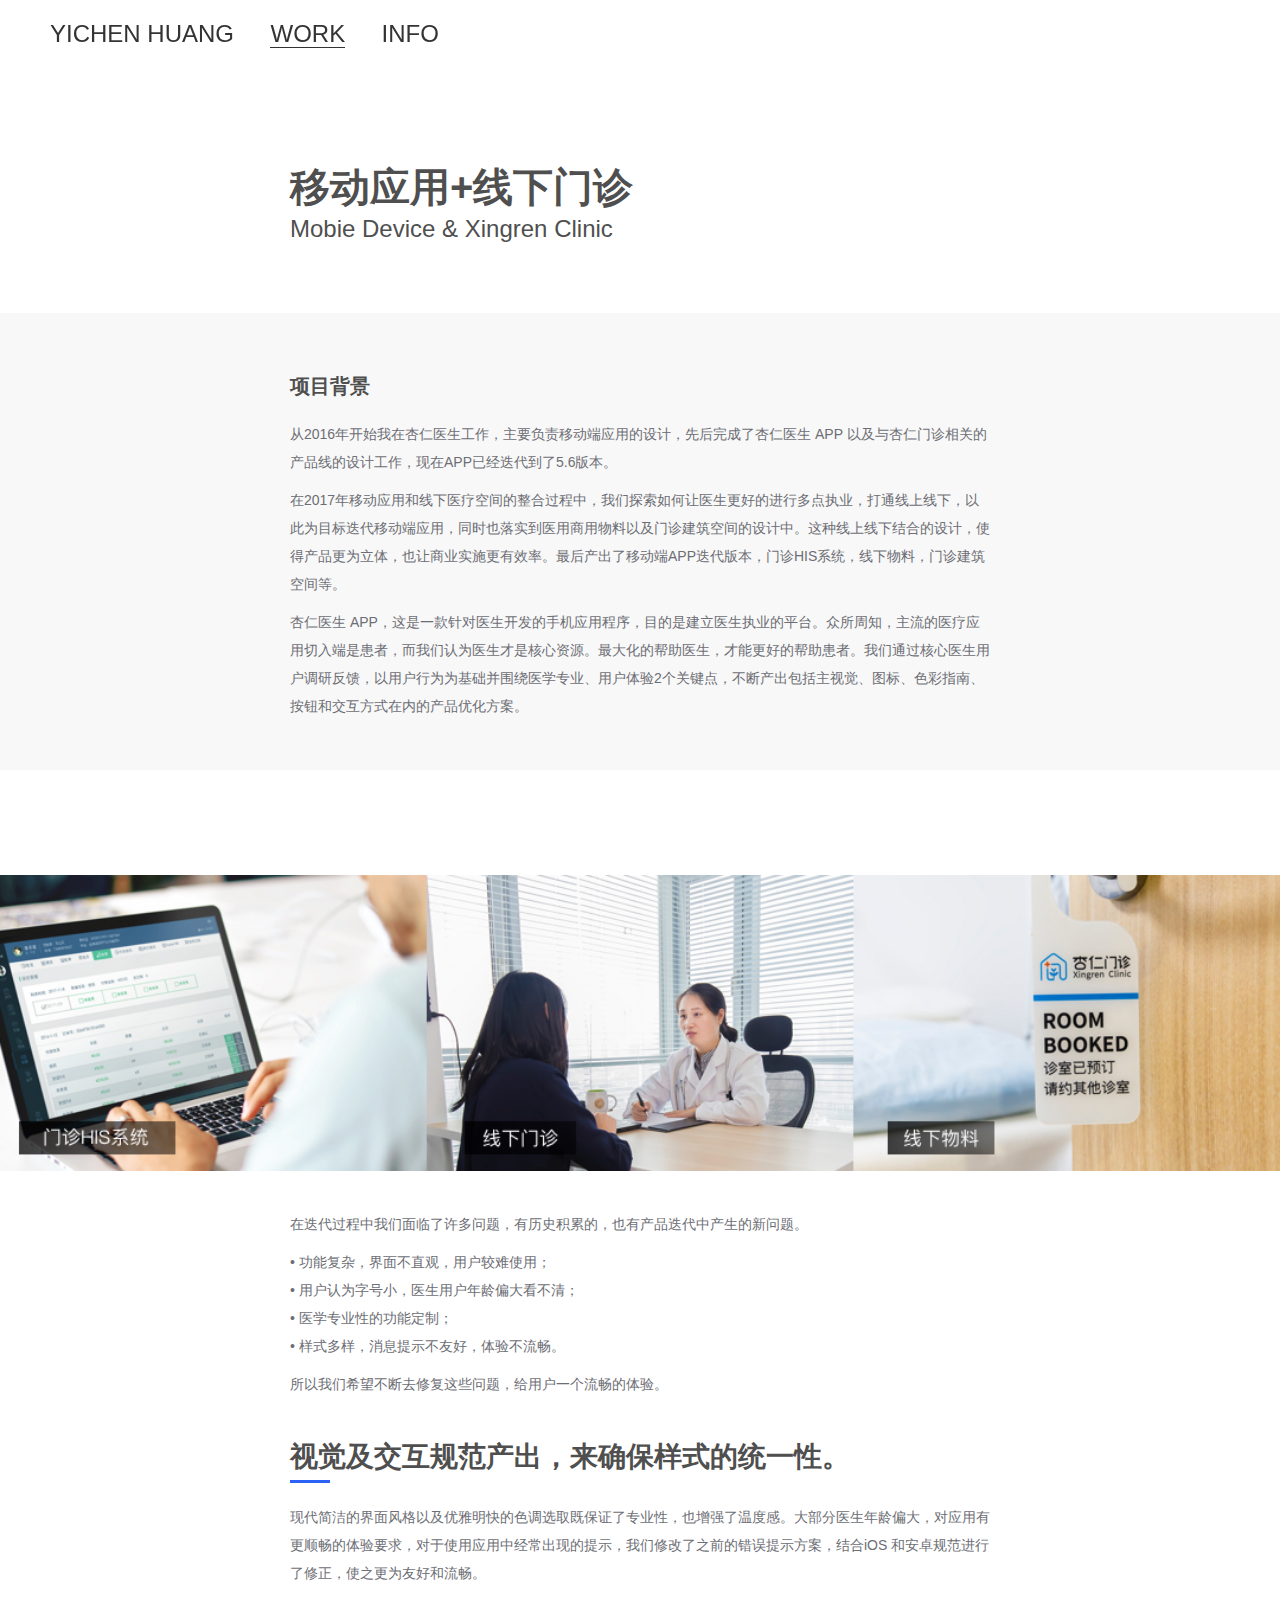
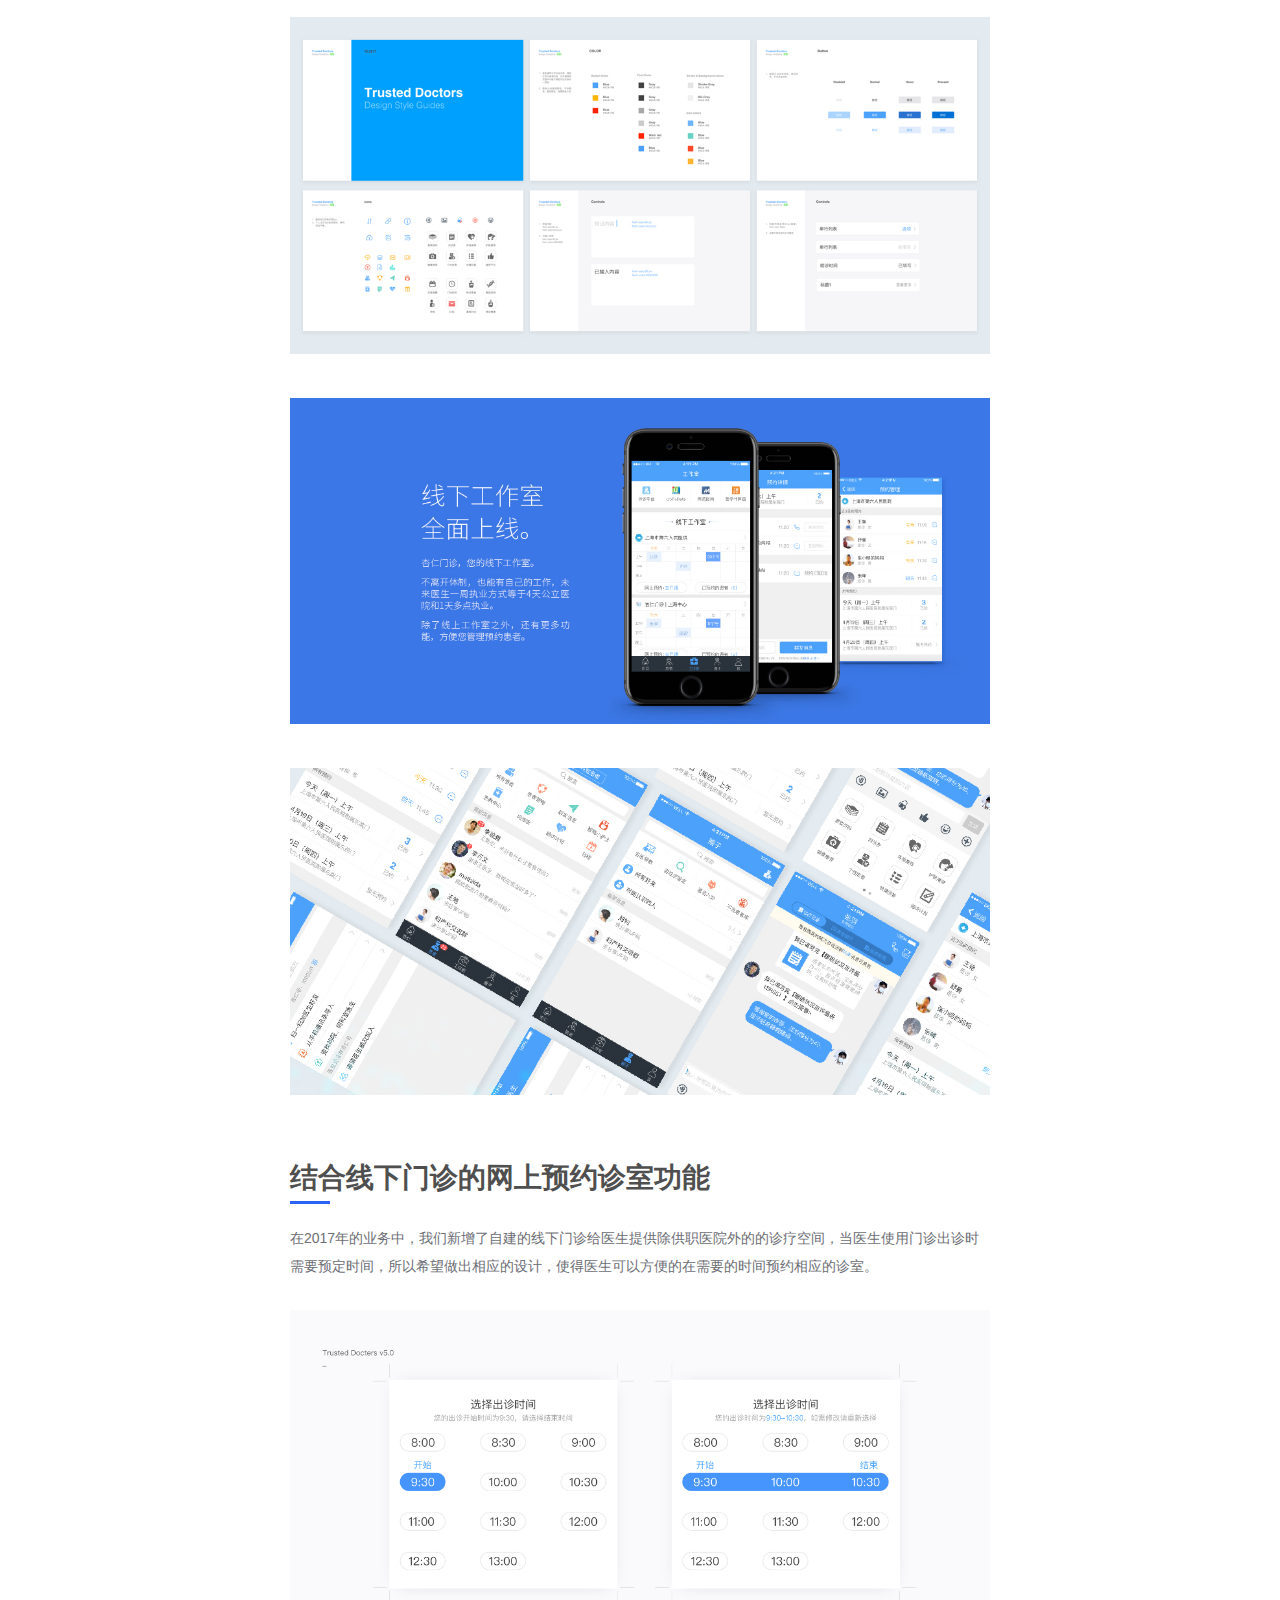
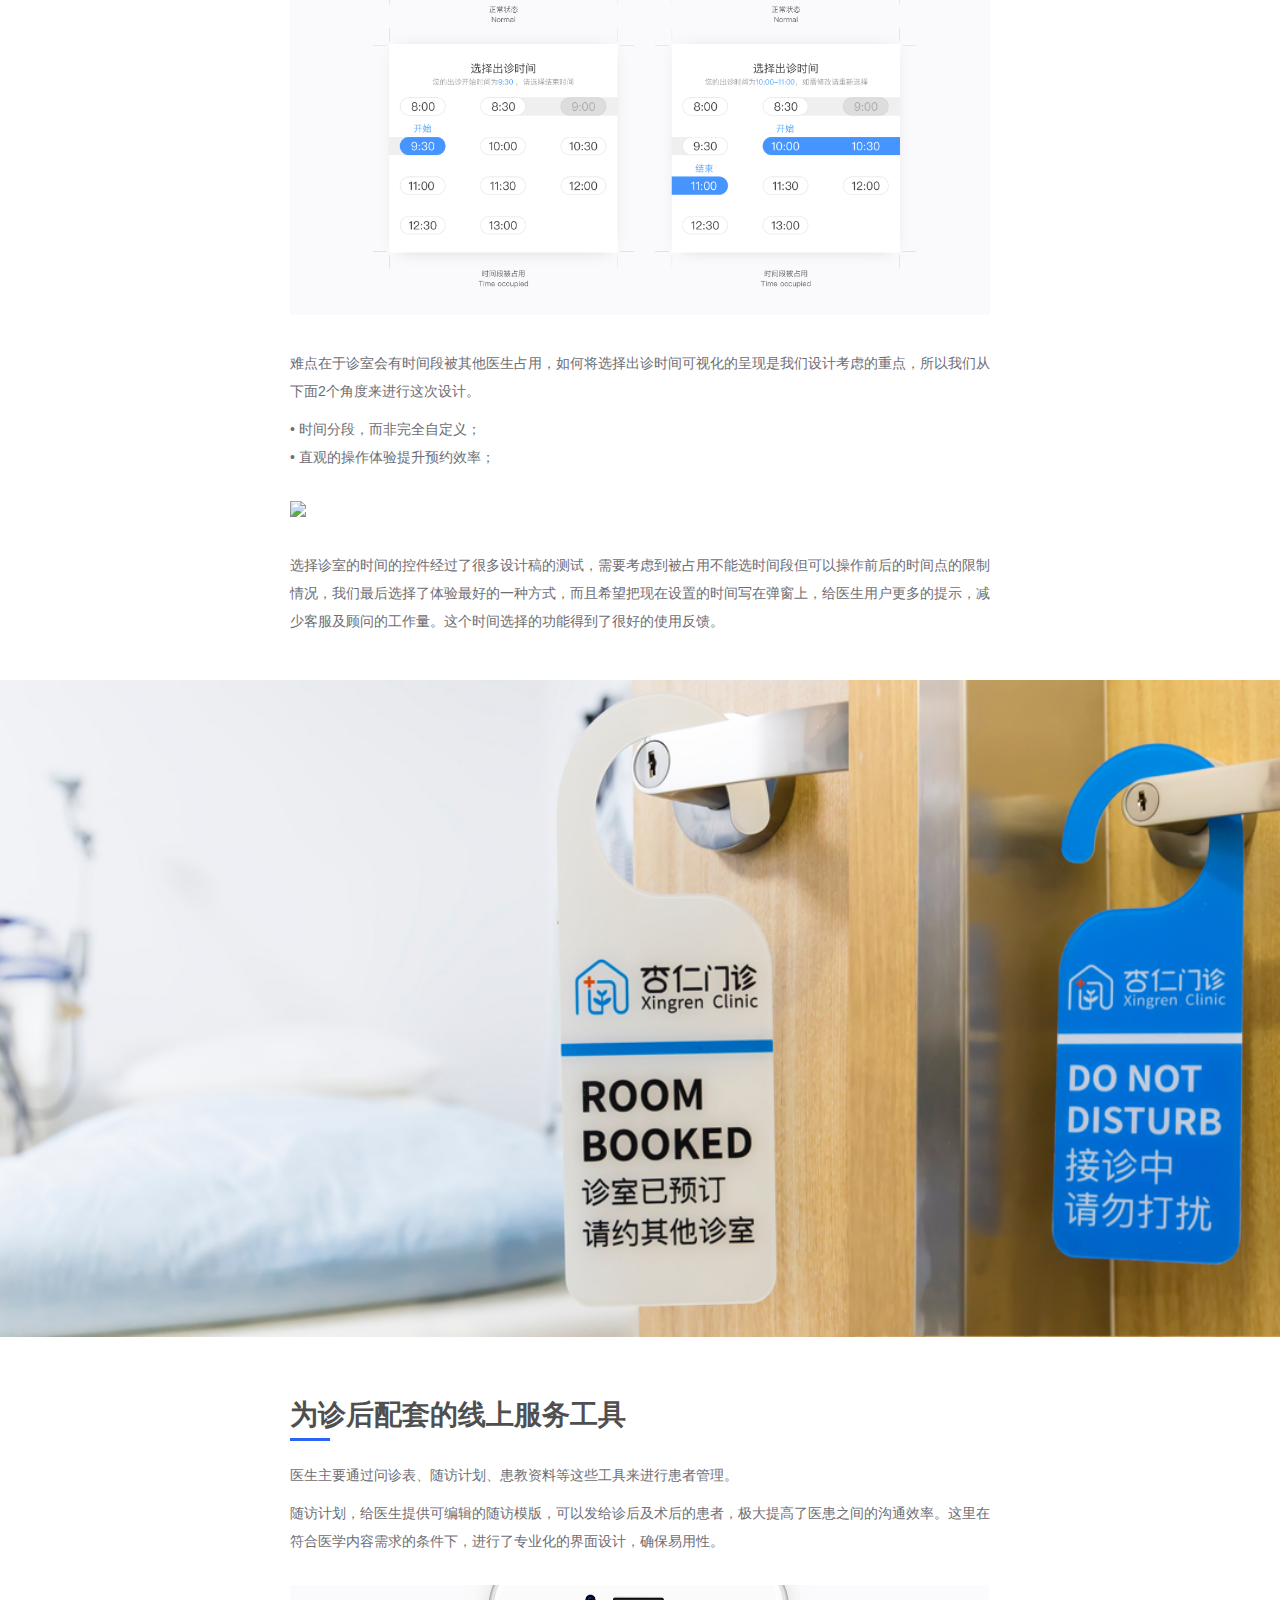
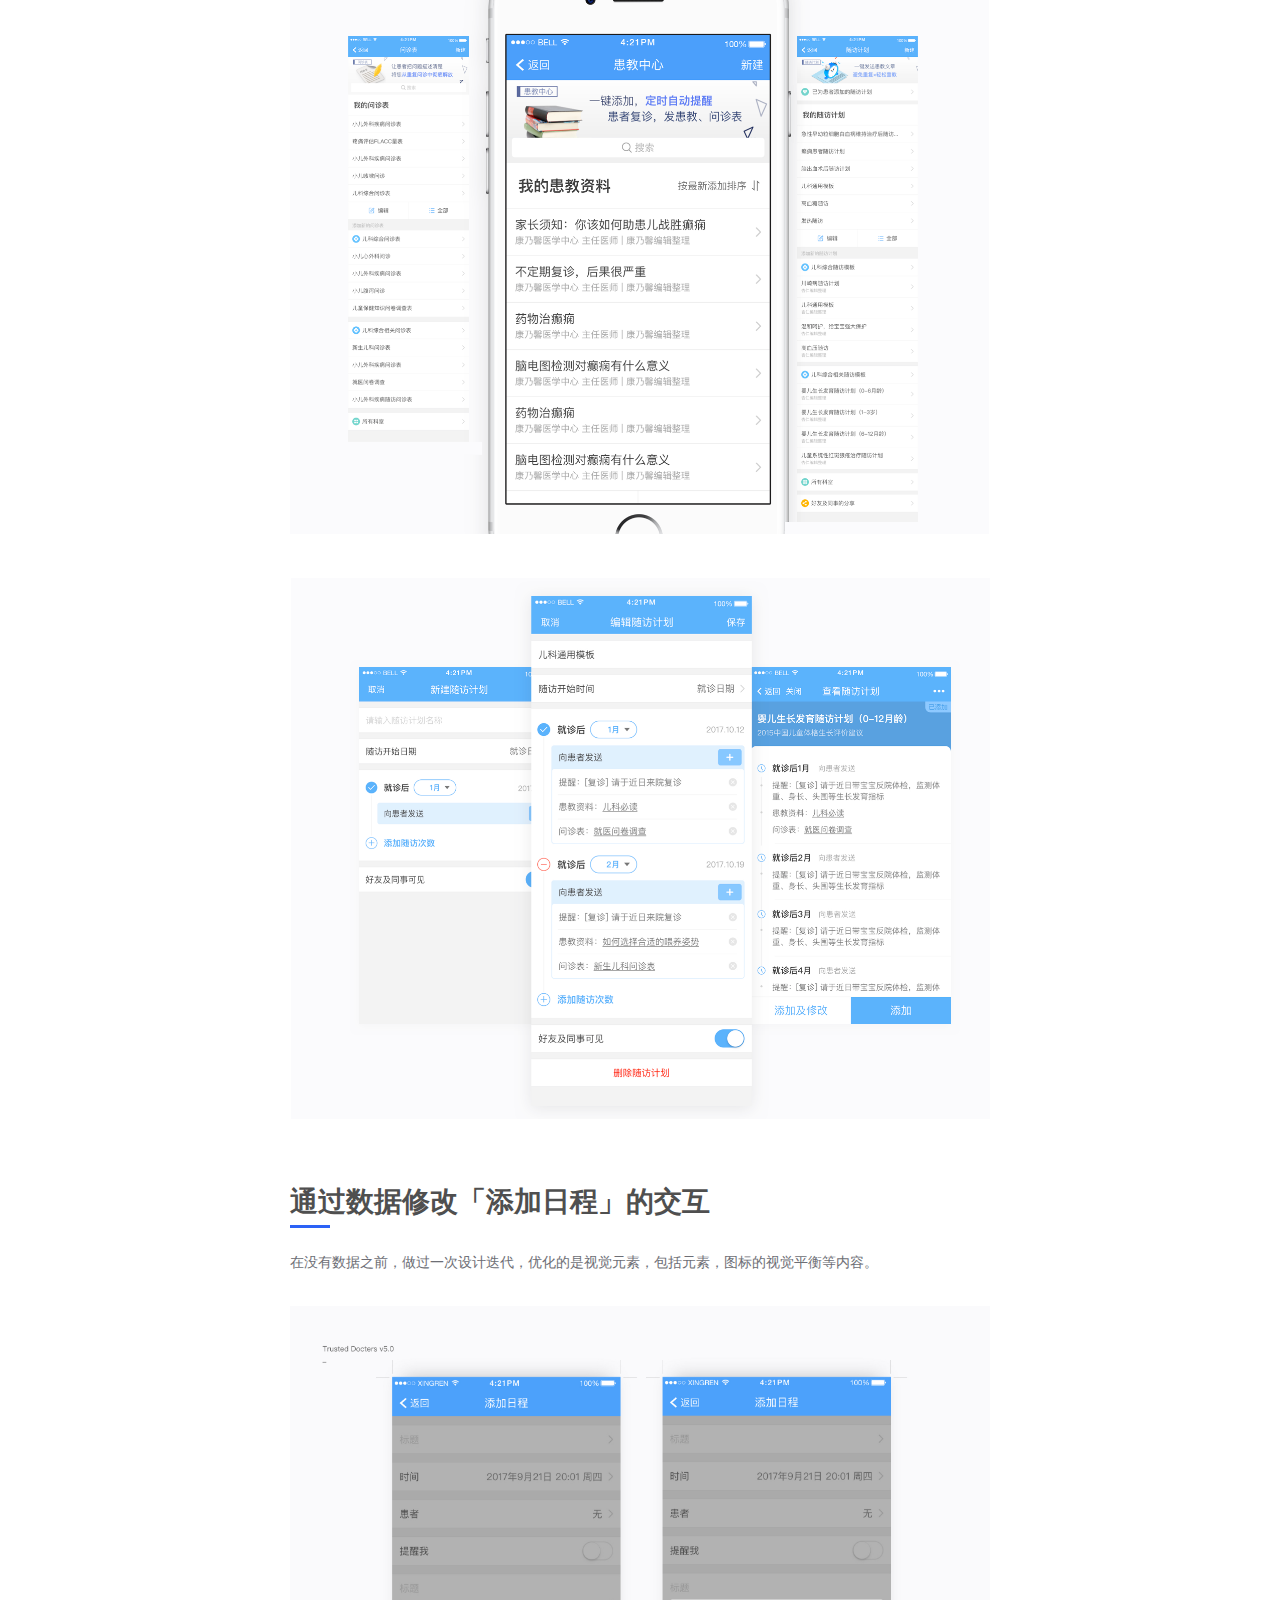
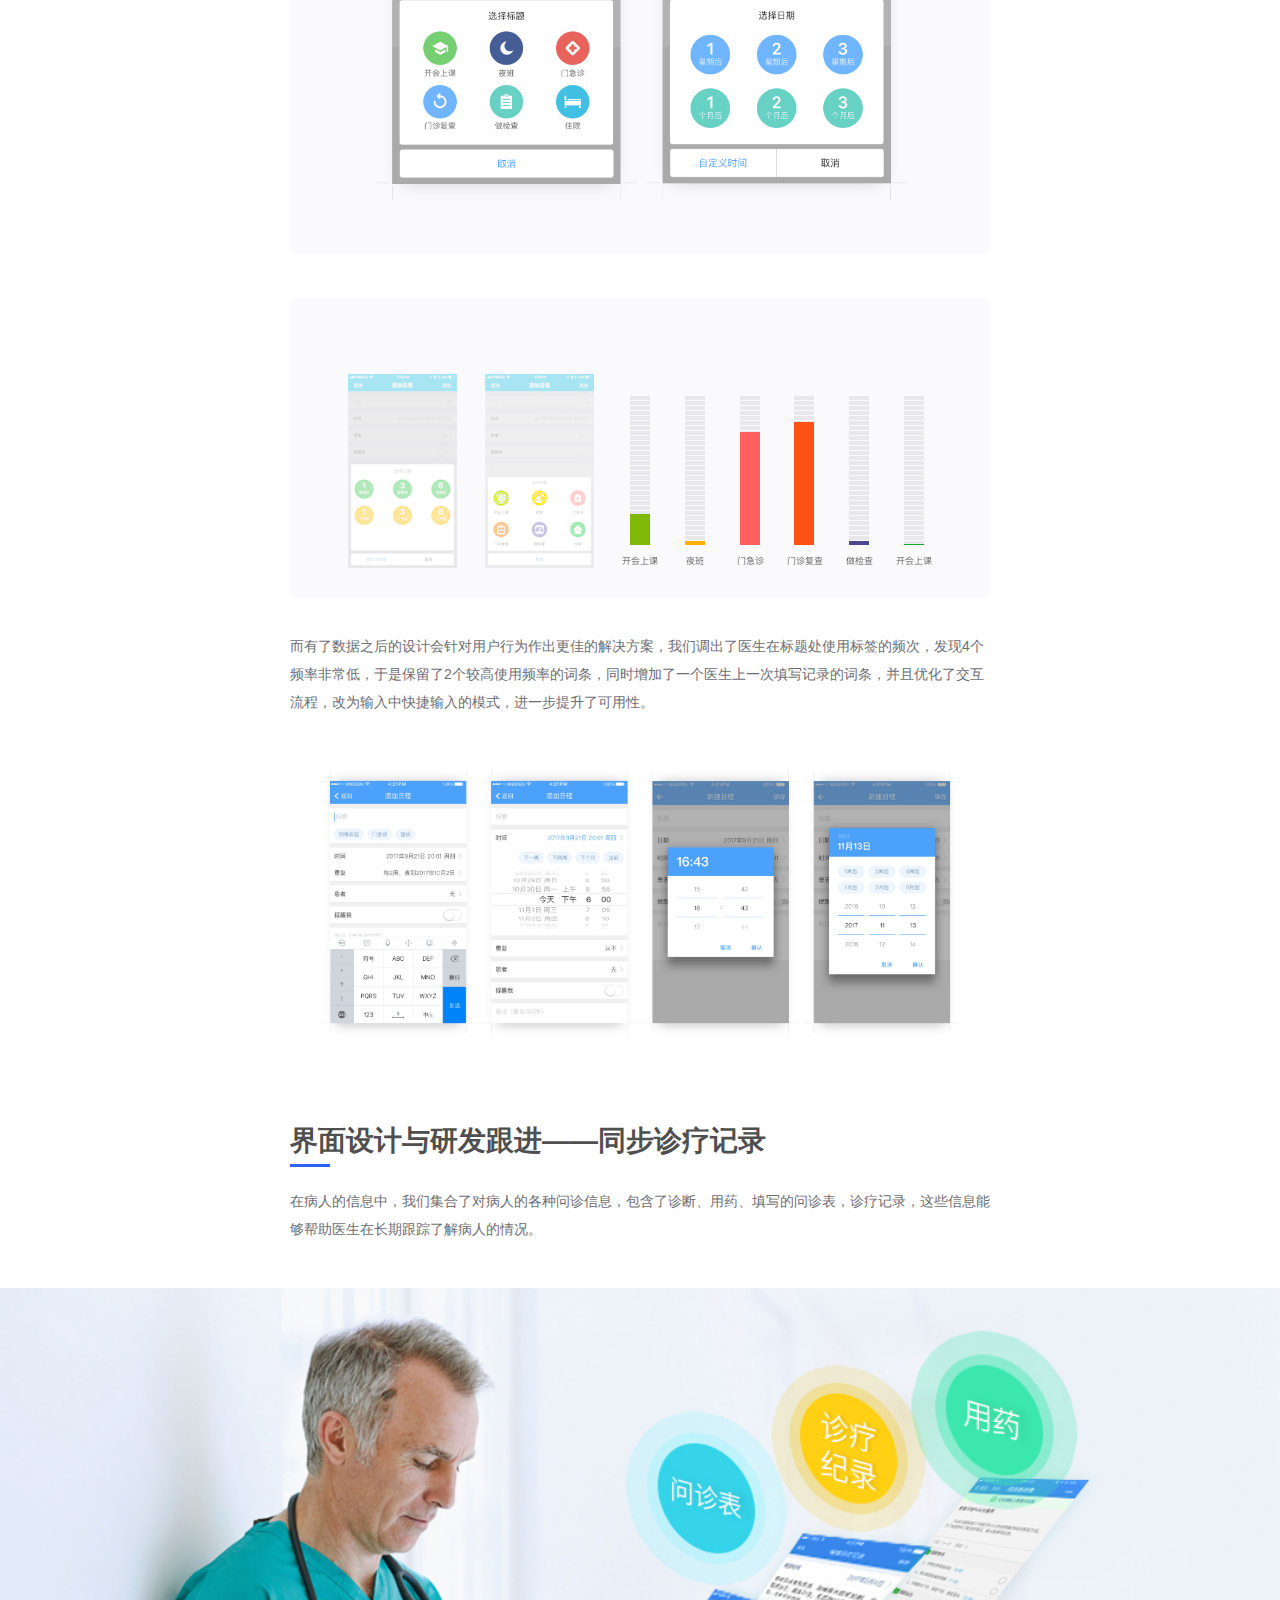
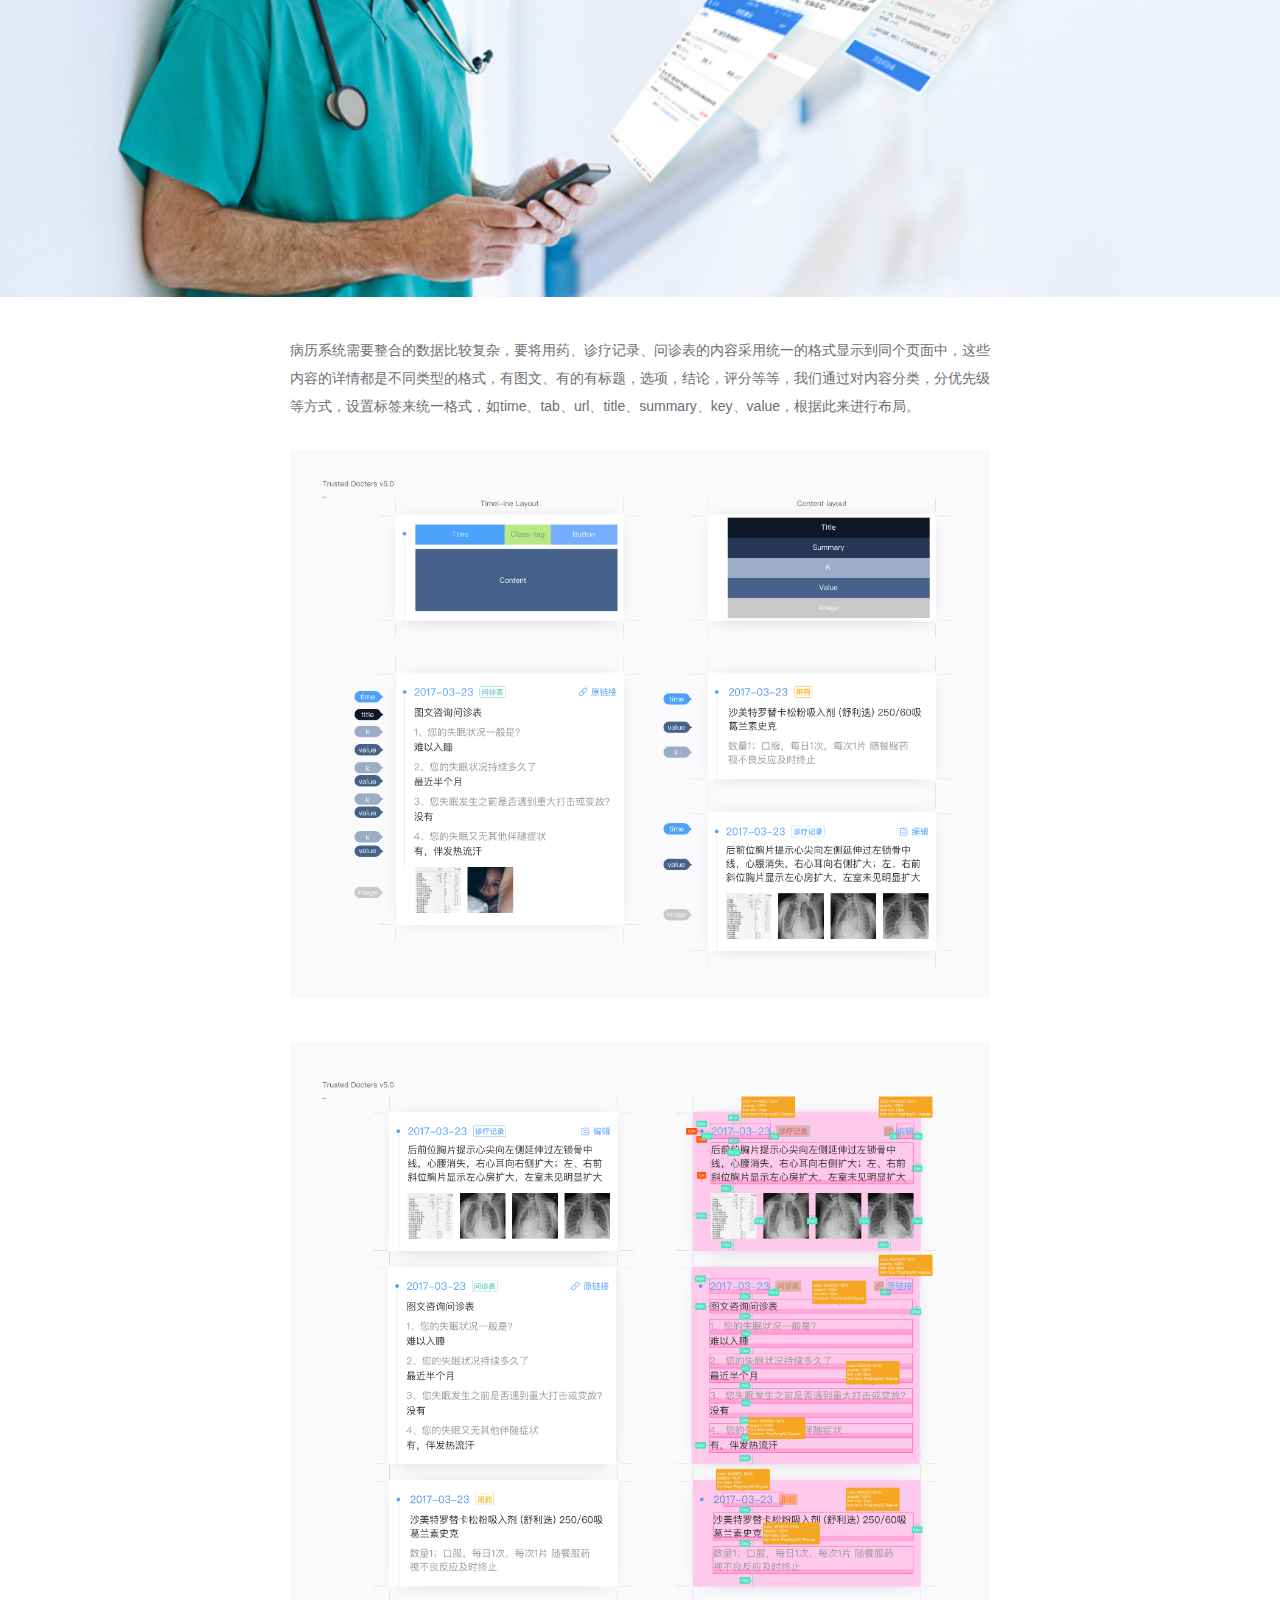
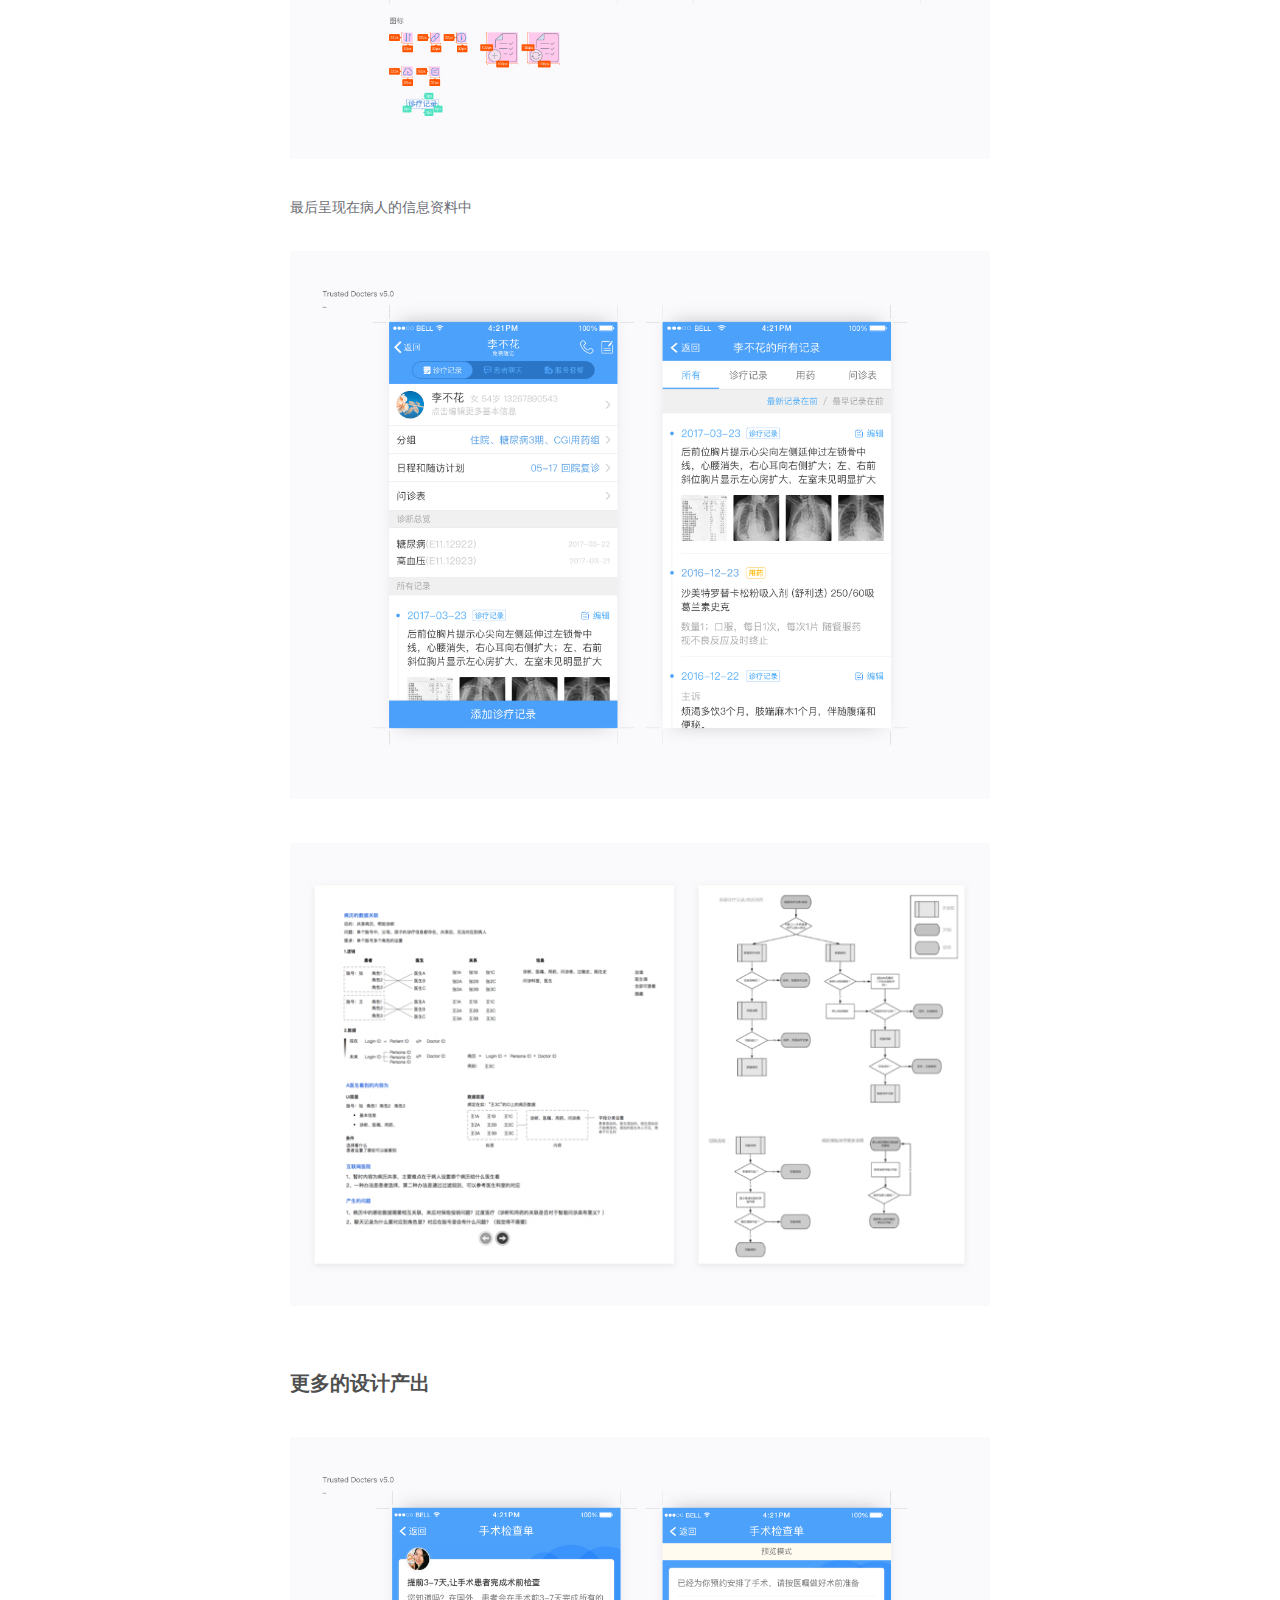
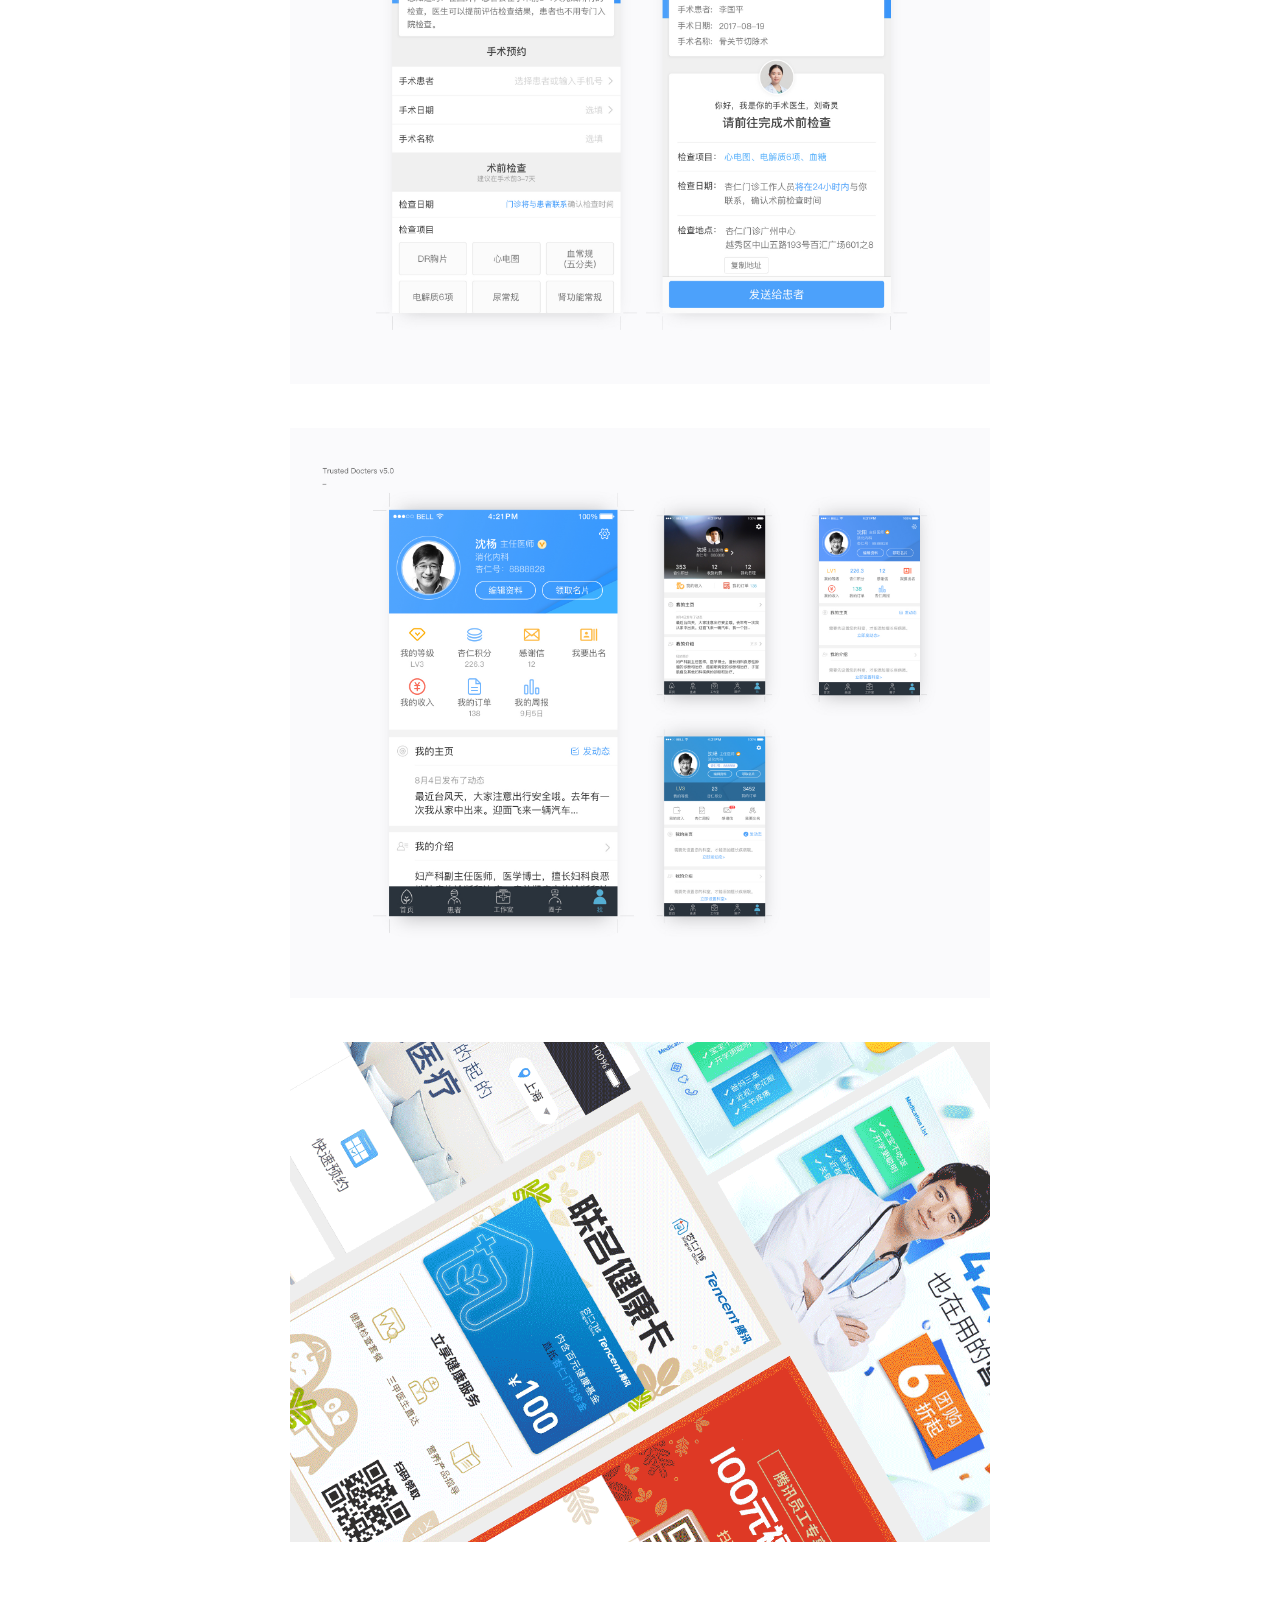
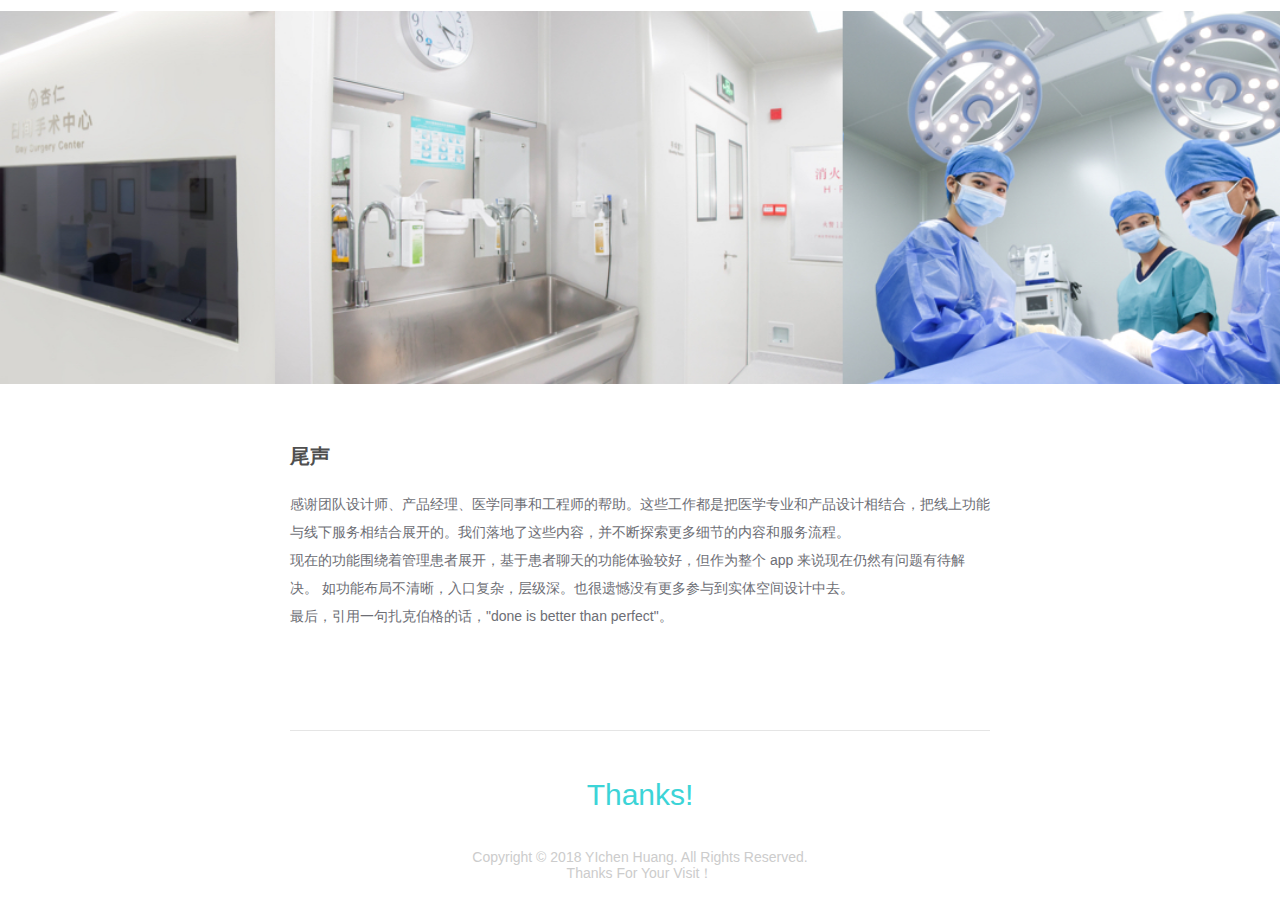
==== commit 20f81d0b: "update" ====
--- a/firstproject.html
+++ b/firstproject.html
@@ -141,5 +141,7 @@
             $(".navbar-fixed-top").headroom();
     </script>
 </body>
-
+<footer>Copyright © 2018 YIchen Huang. All Rights Reserved.</br>
+Thanks For Your Visit！
+</footer>
 </html>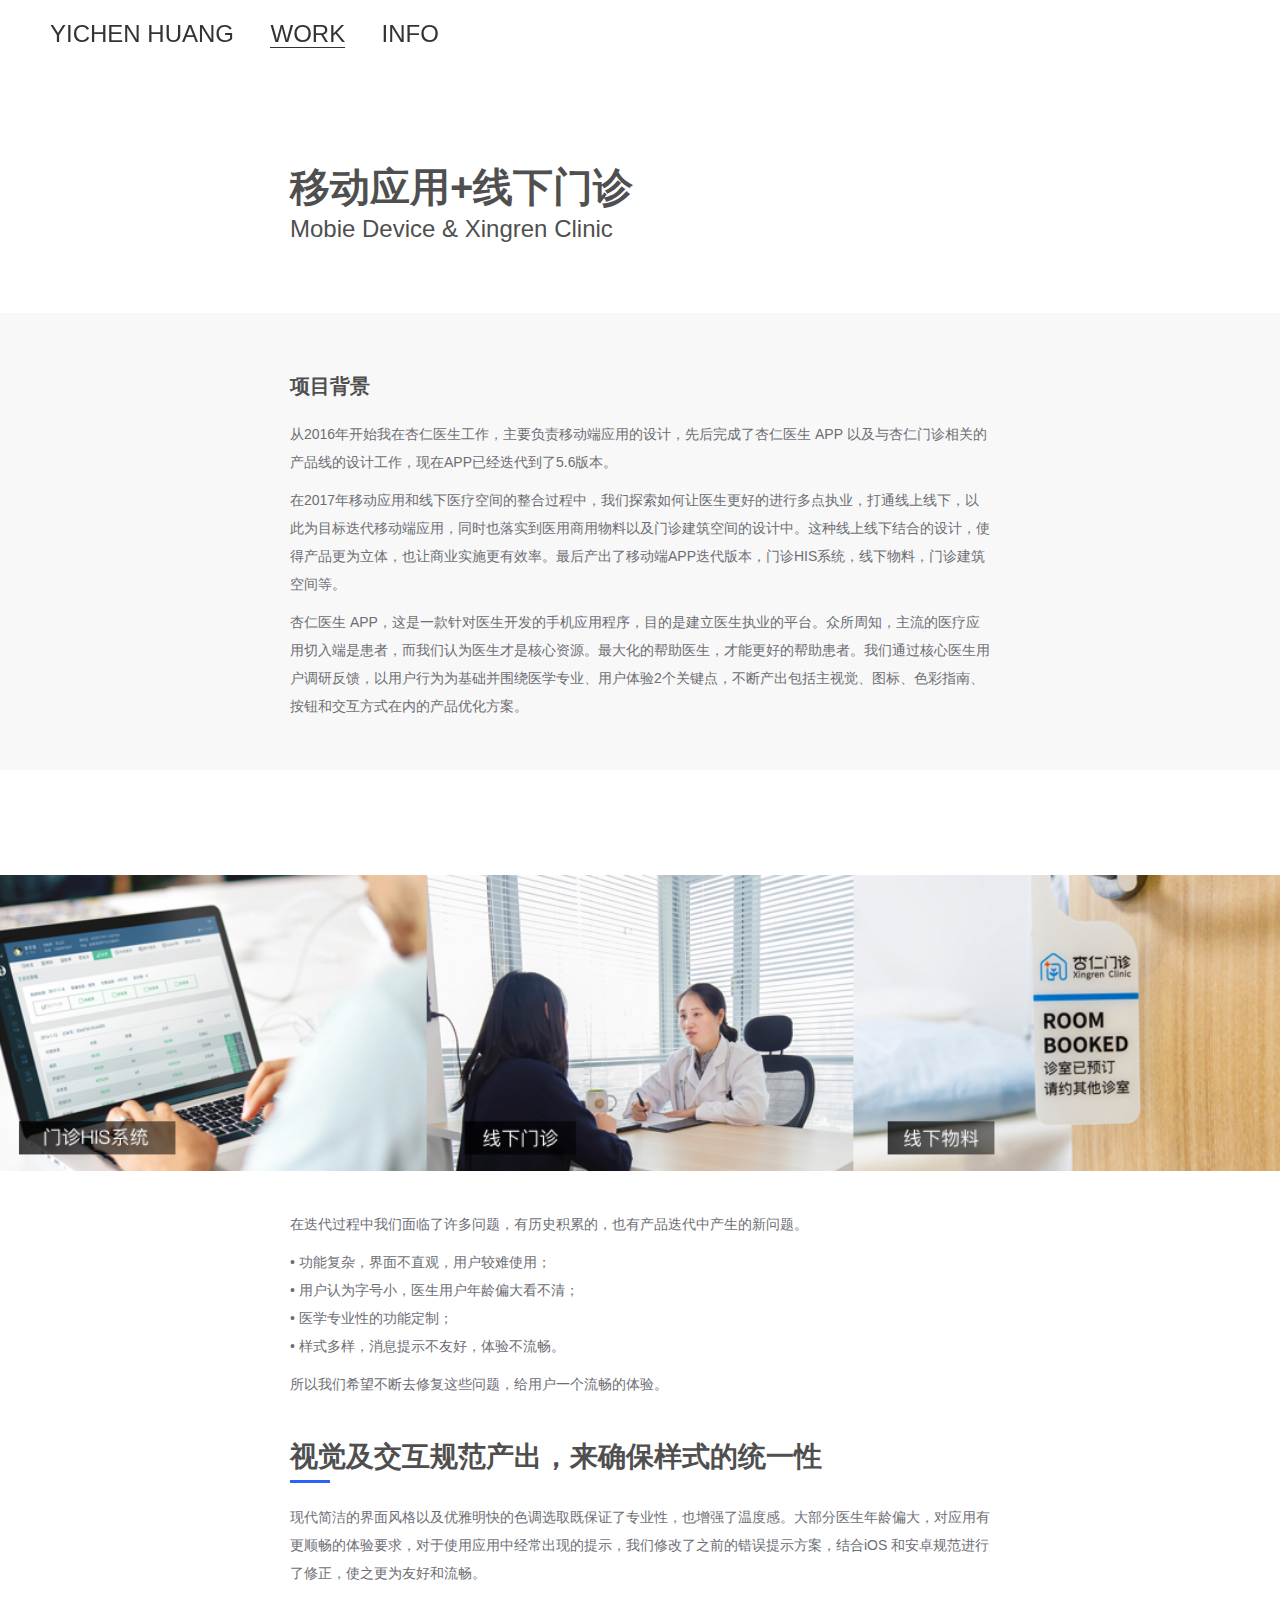
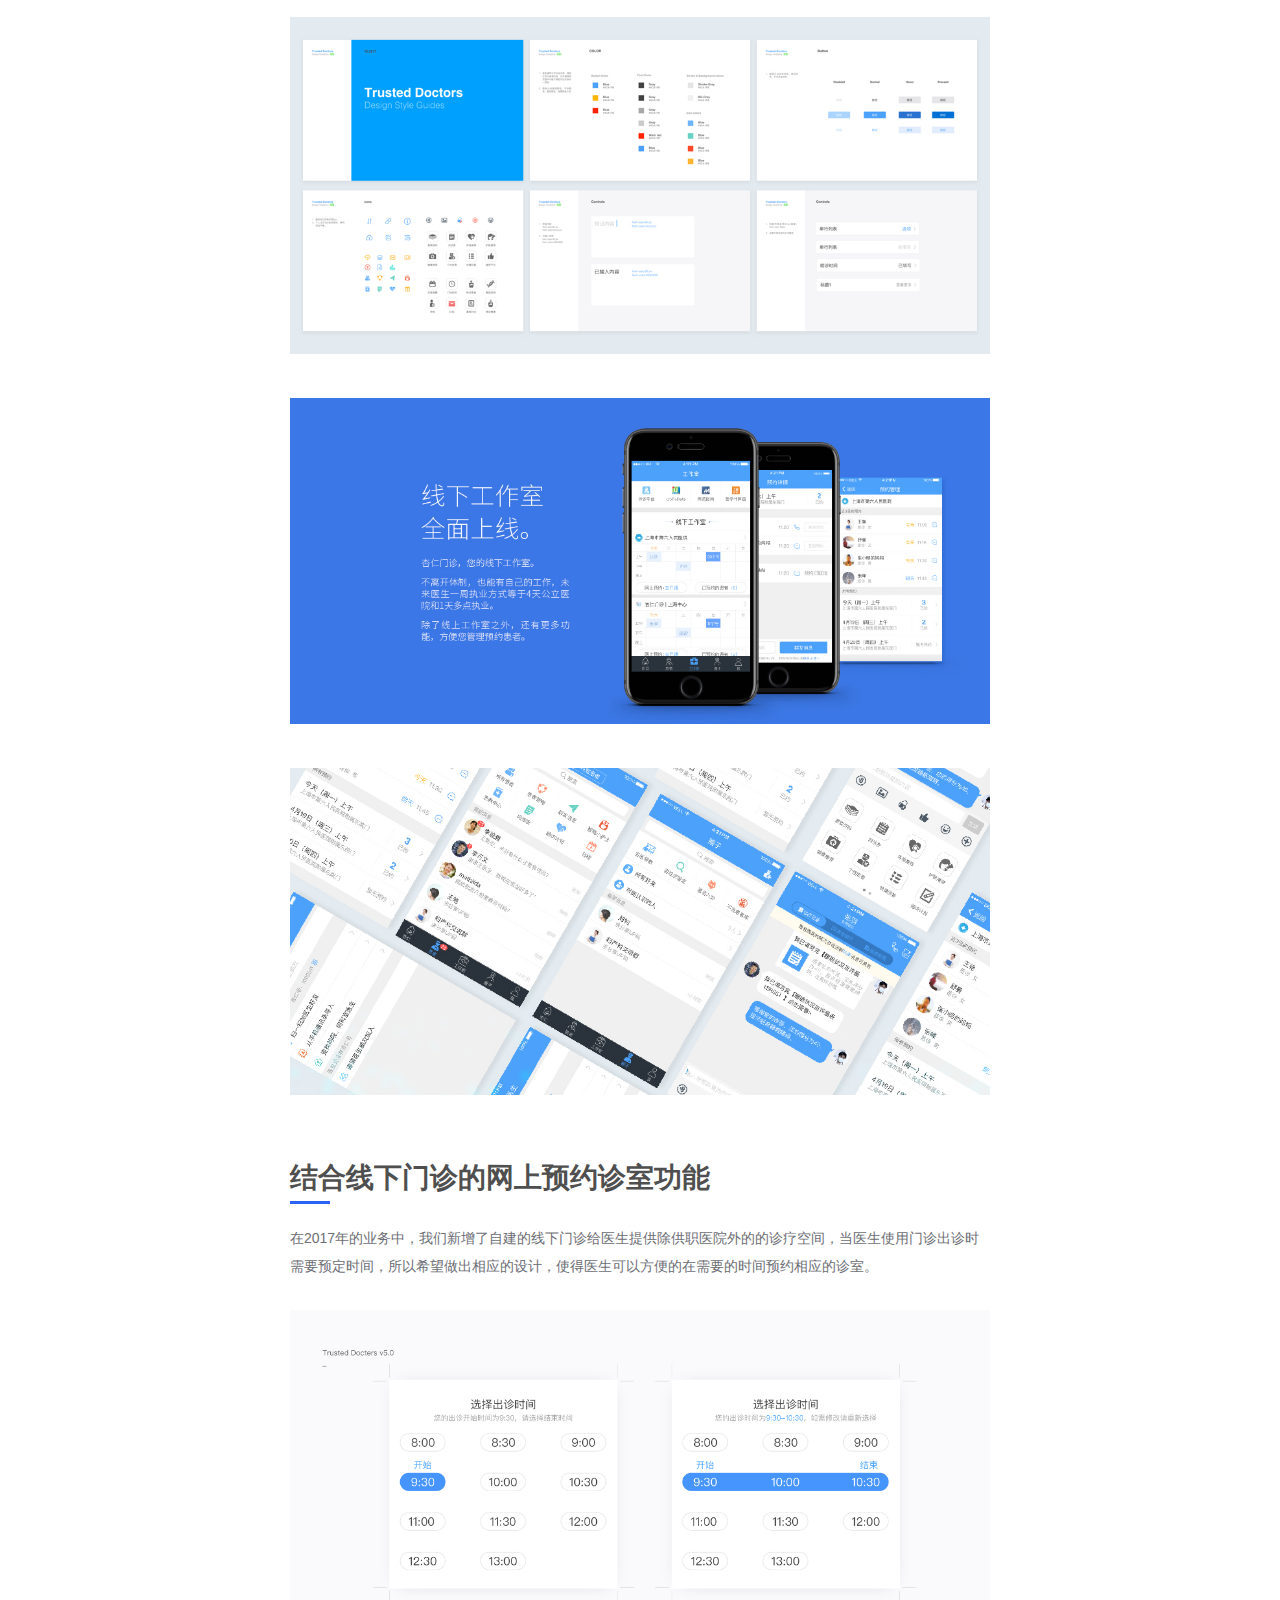
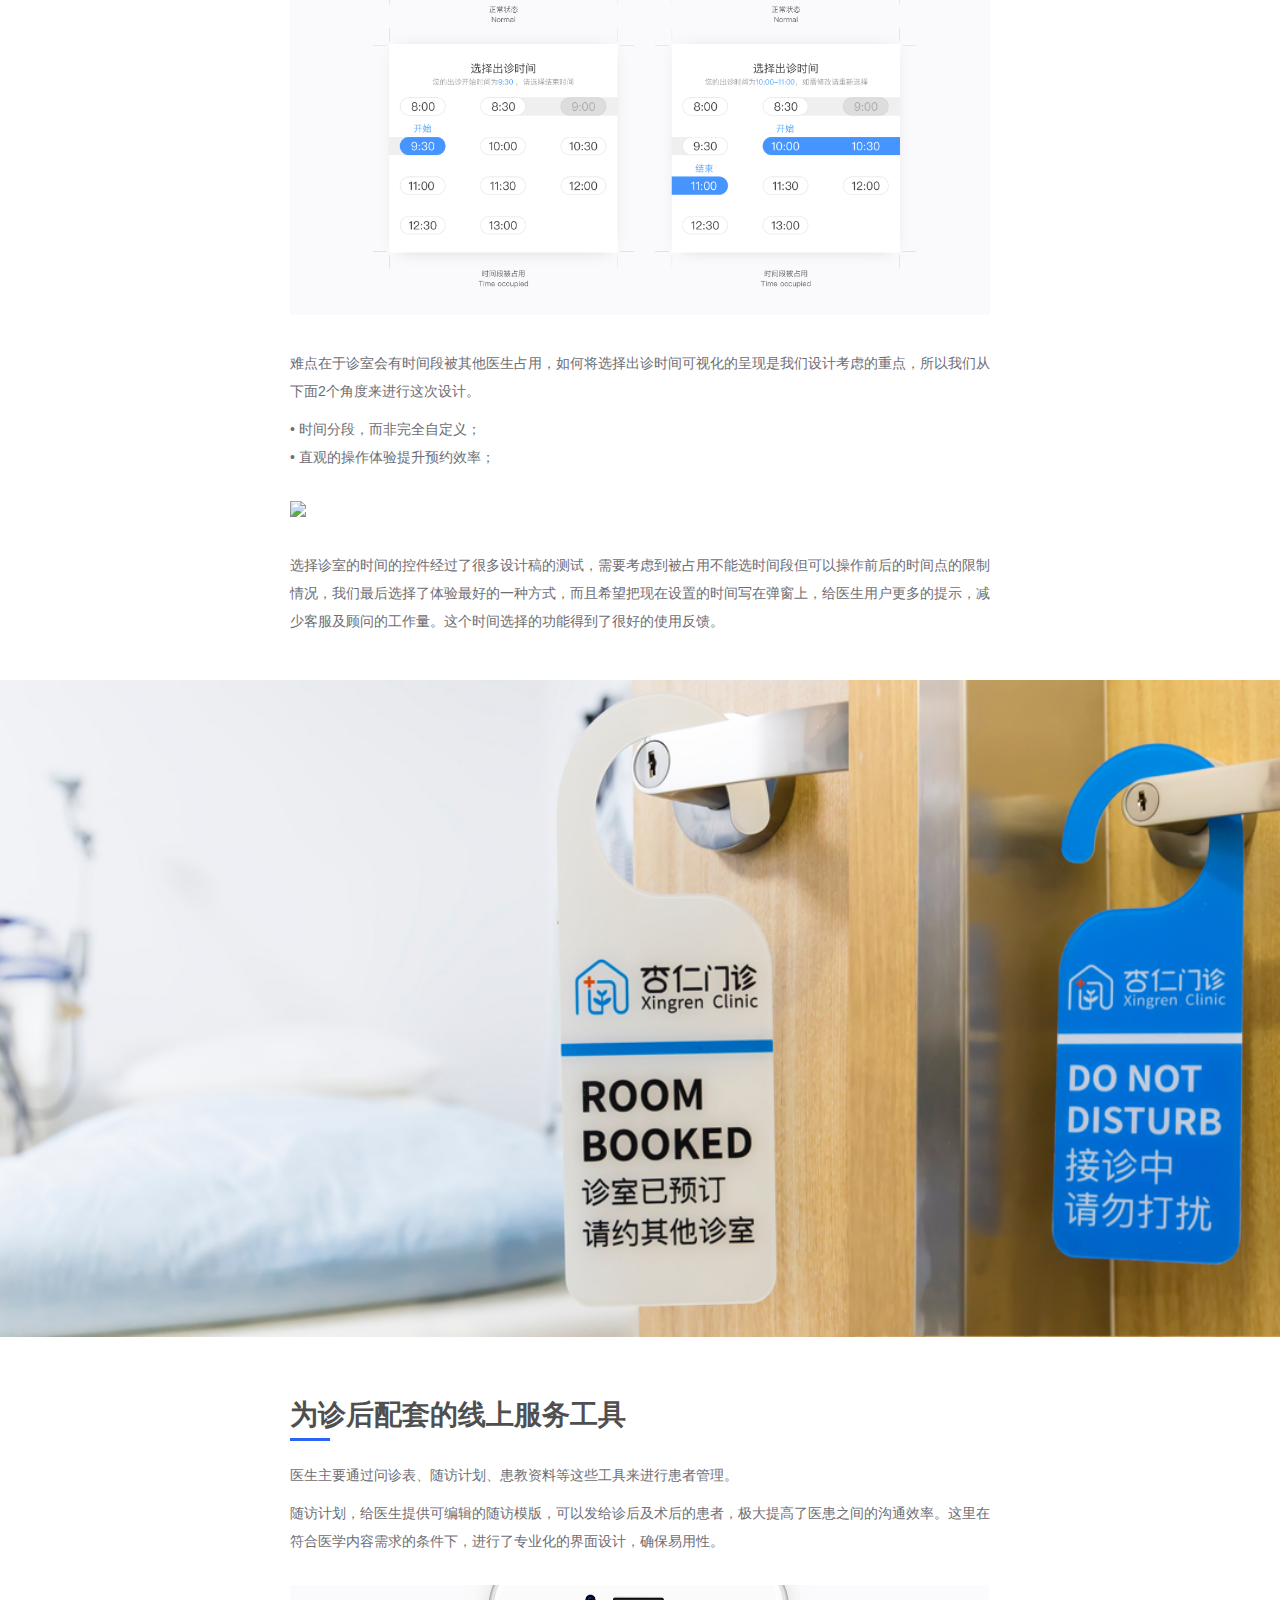
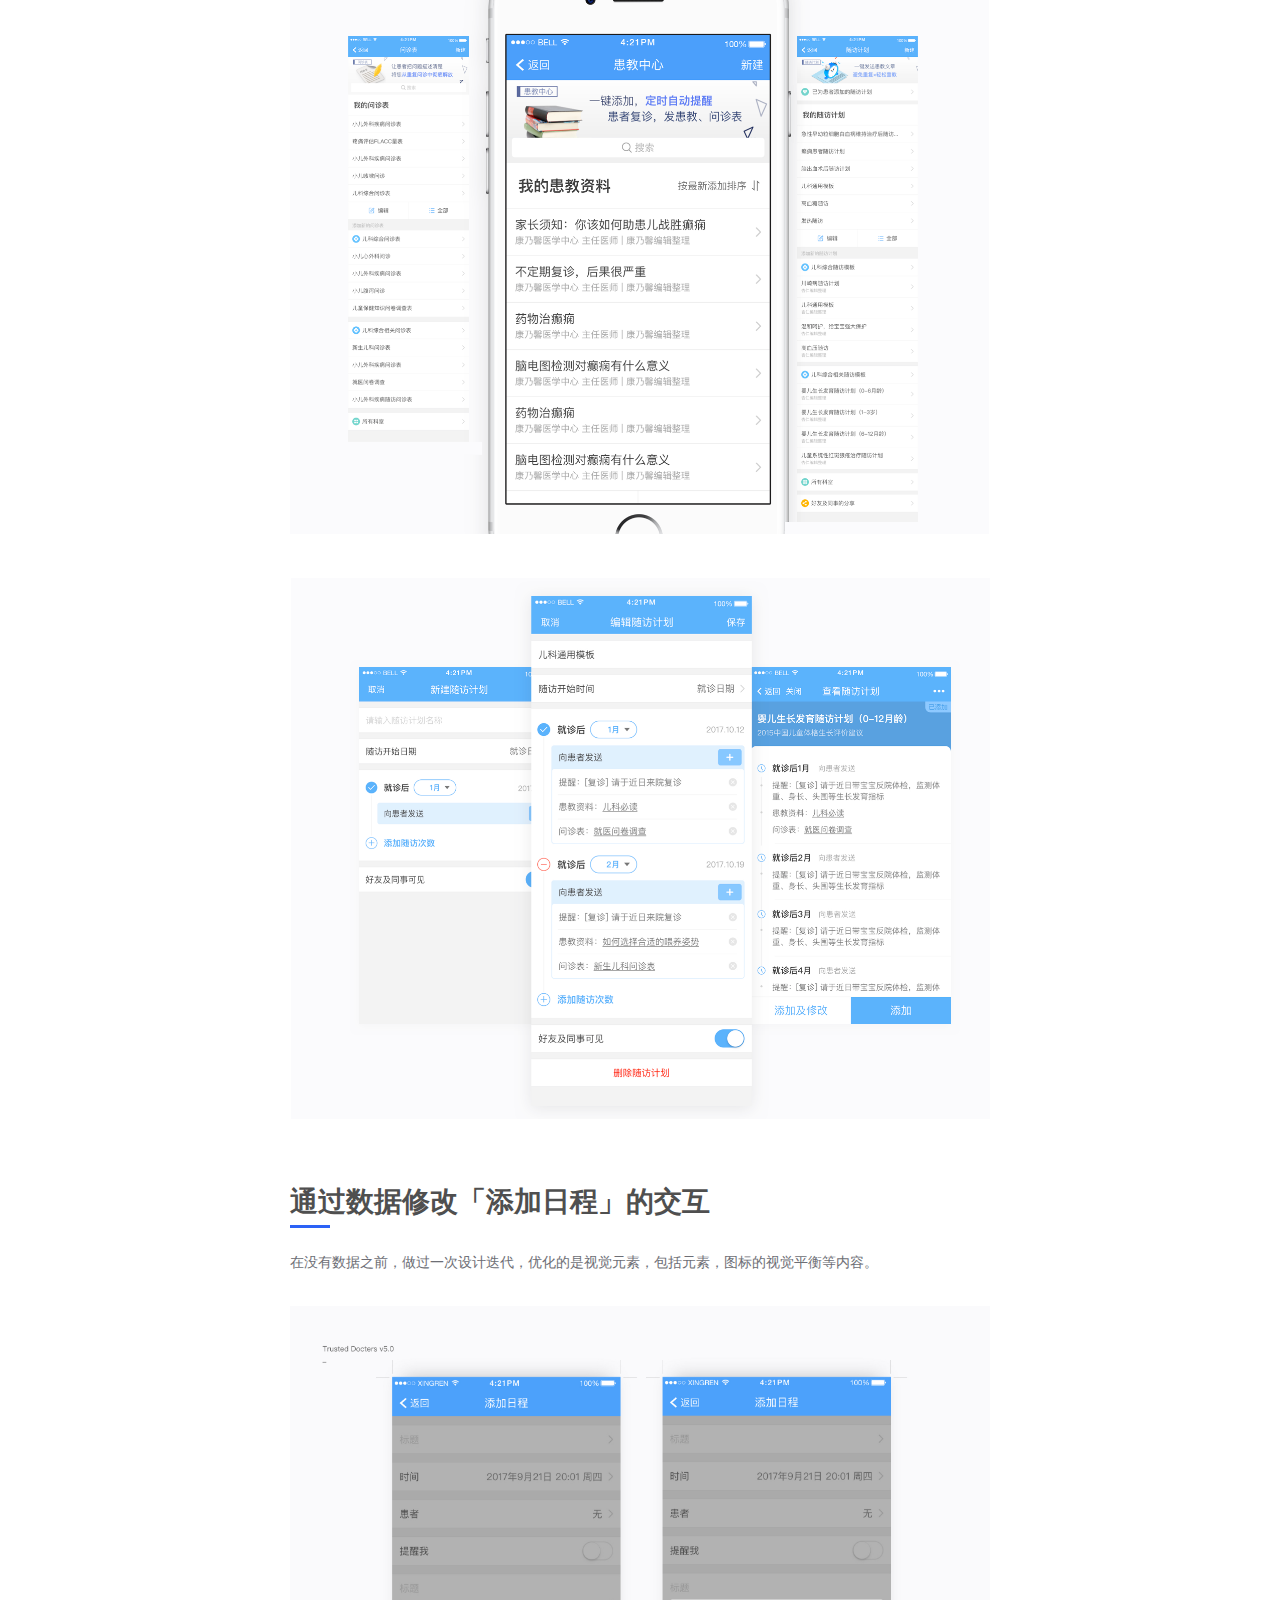
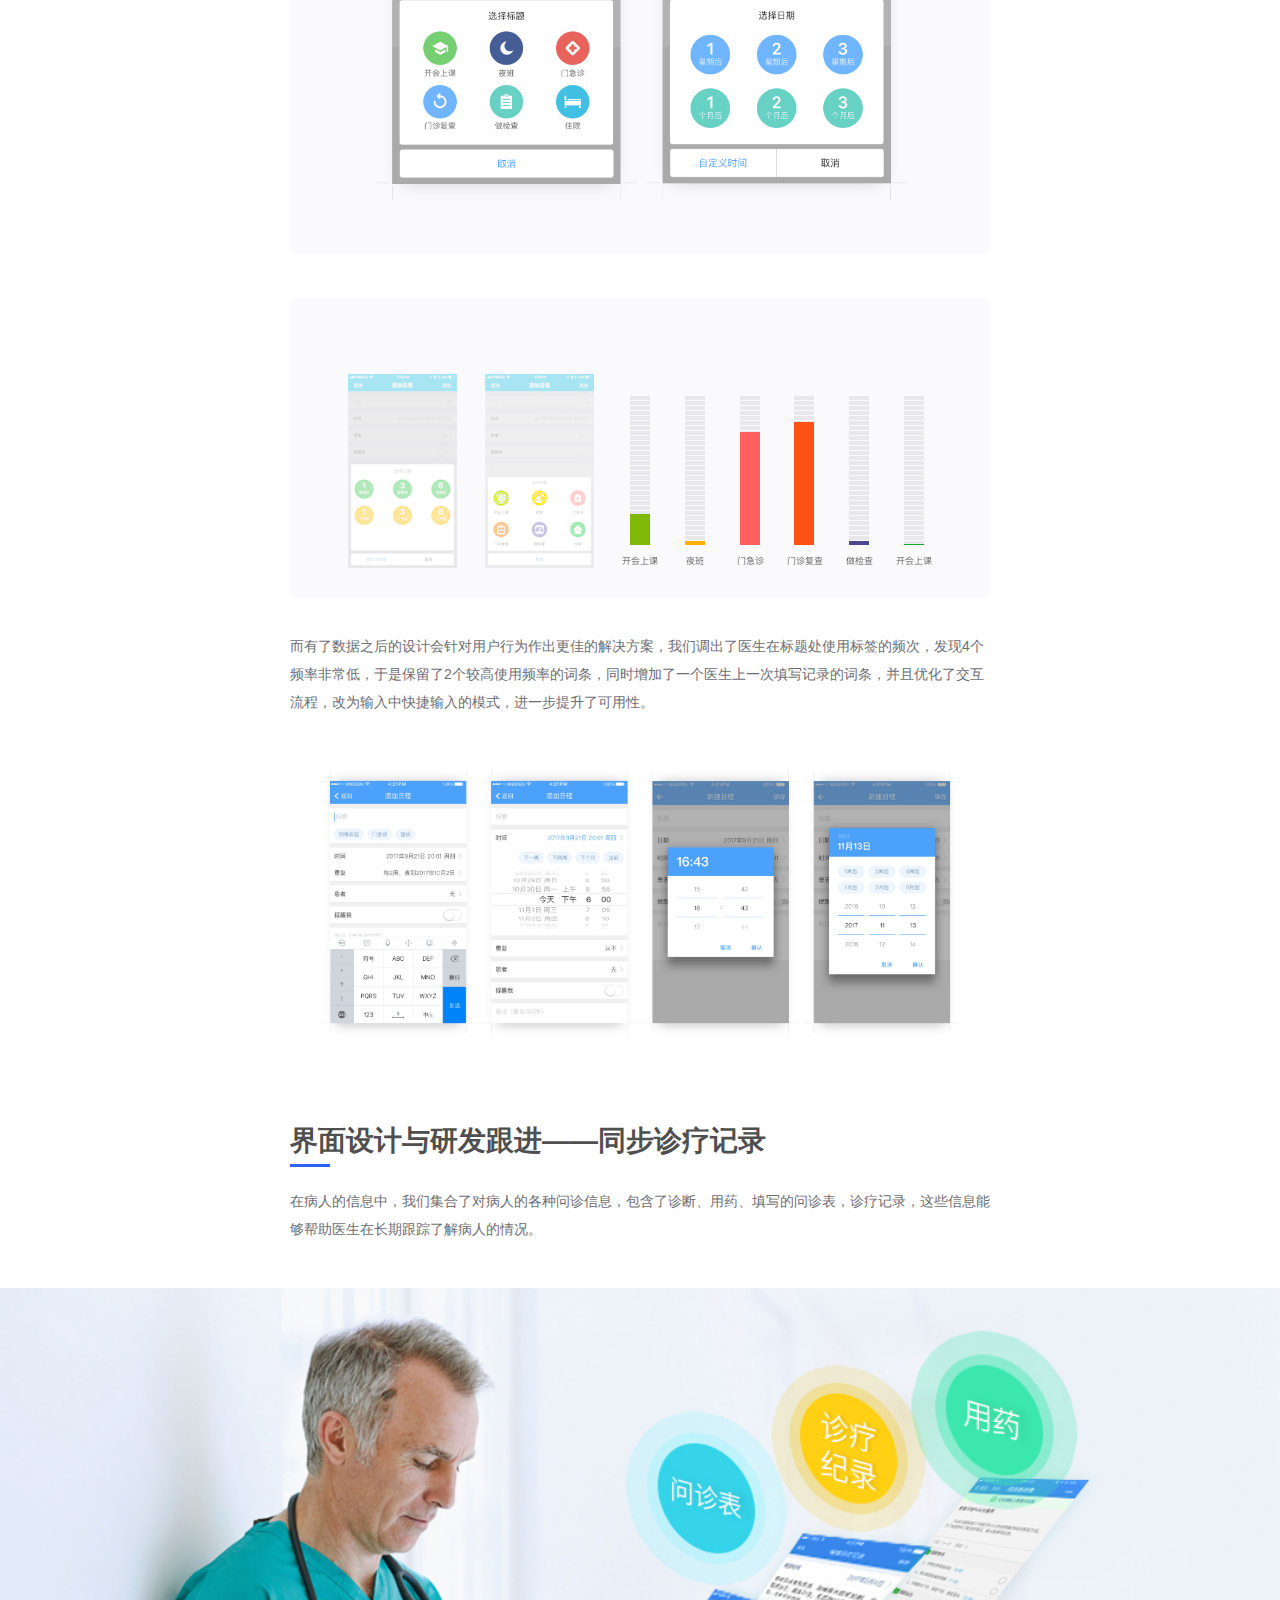
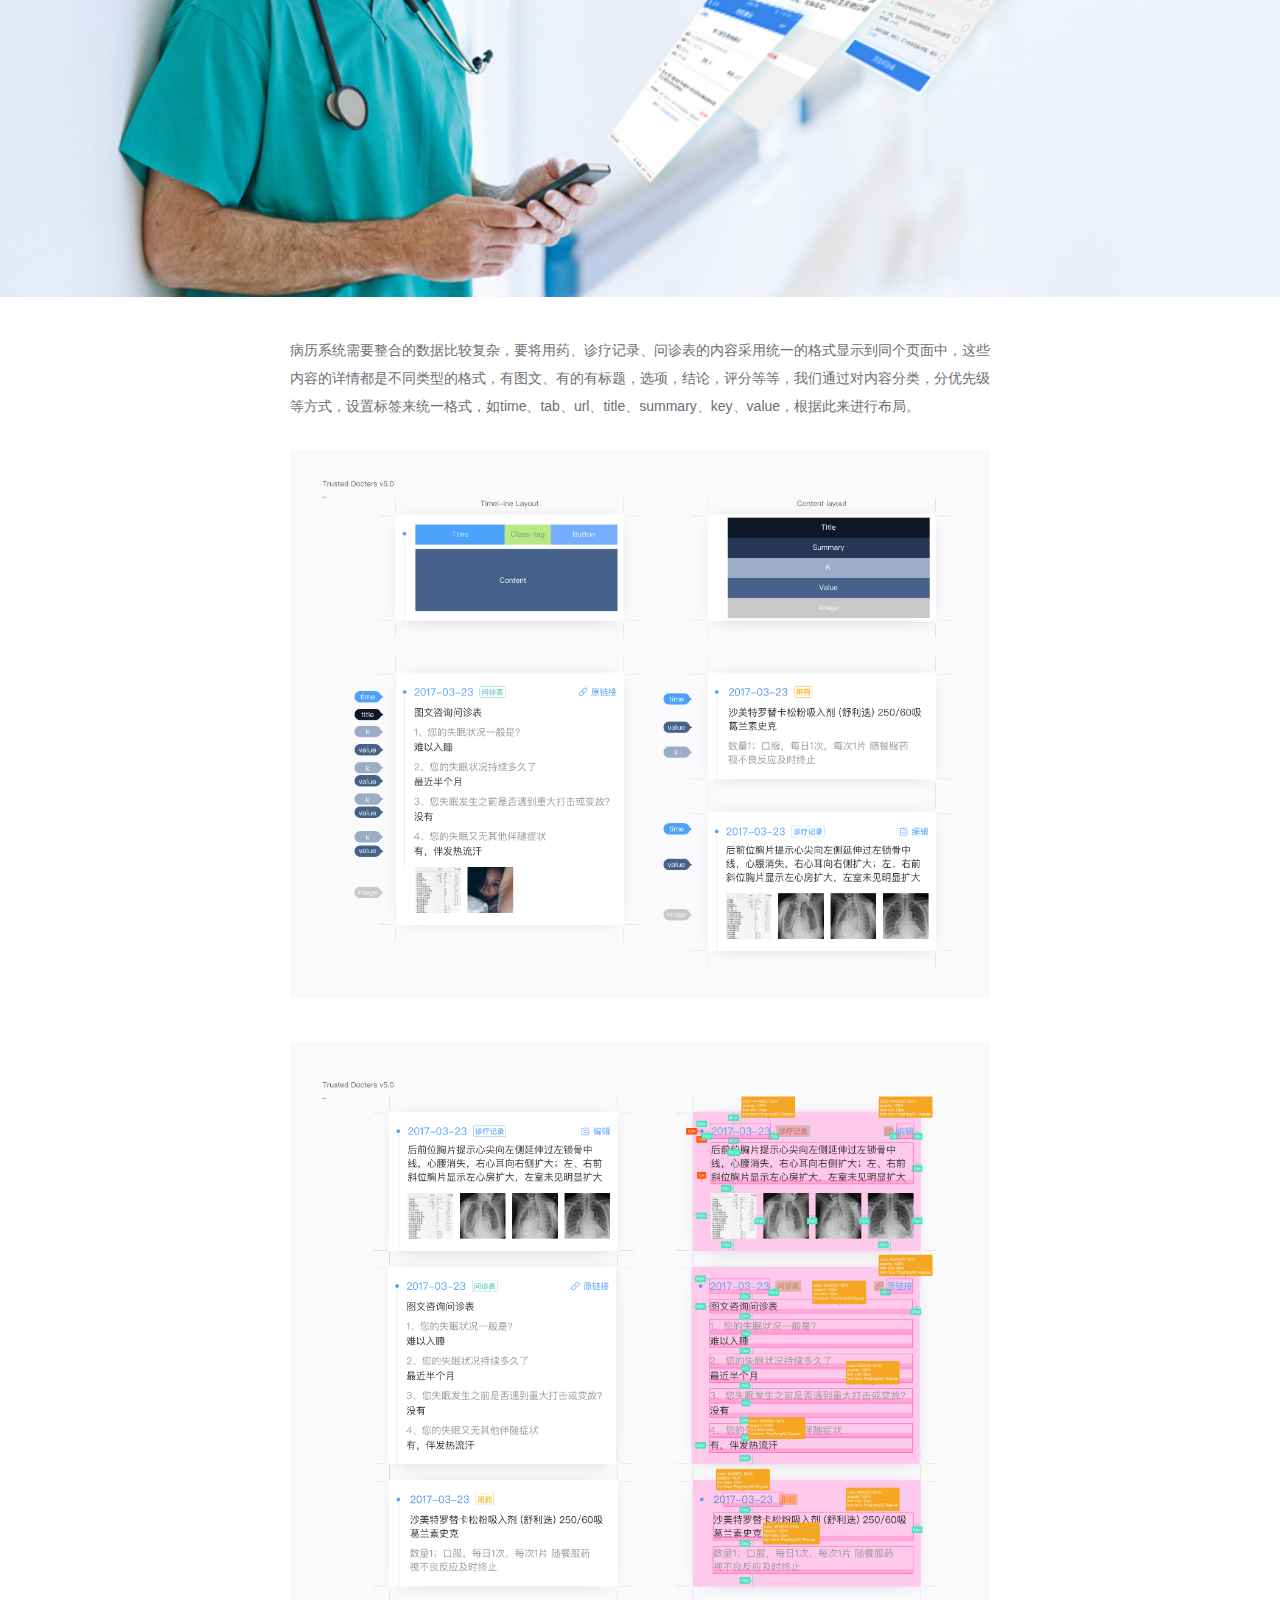
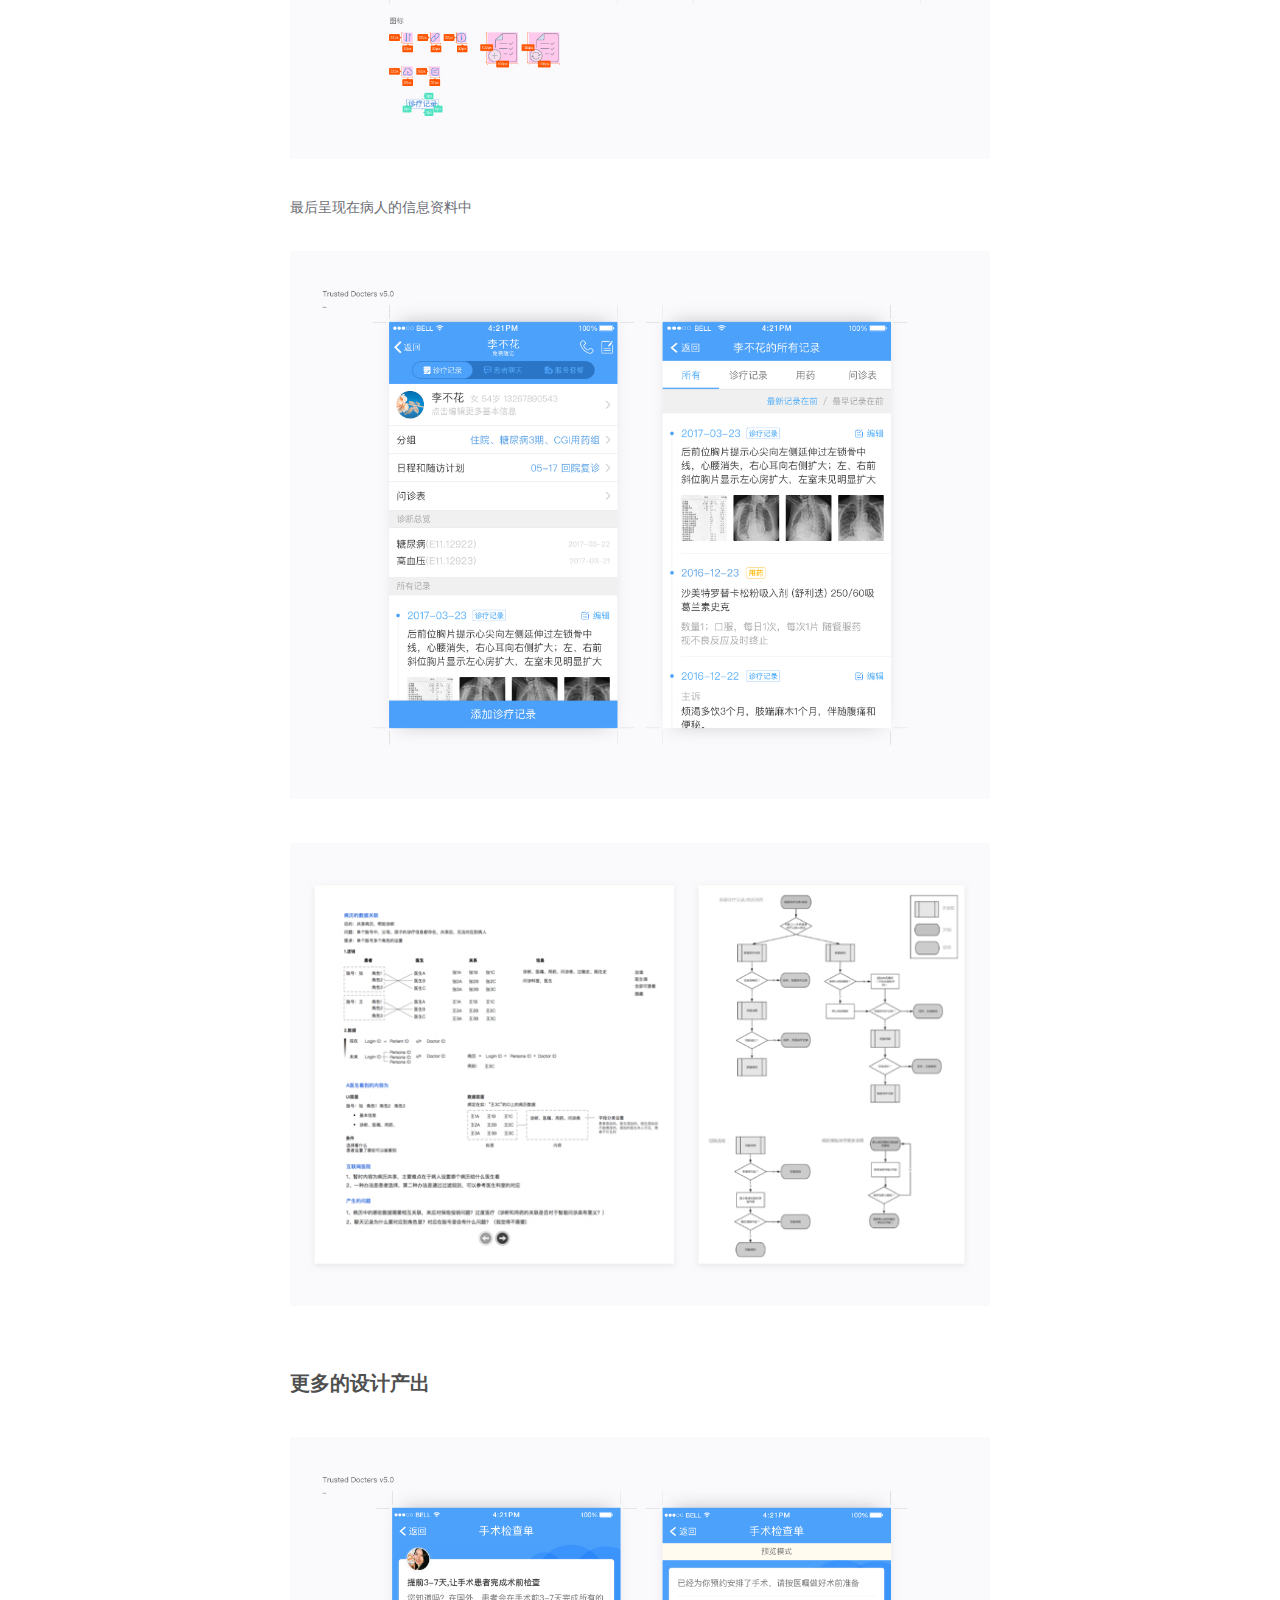
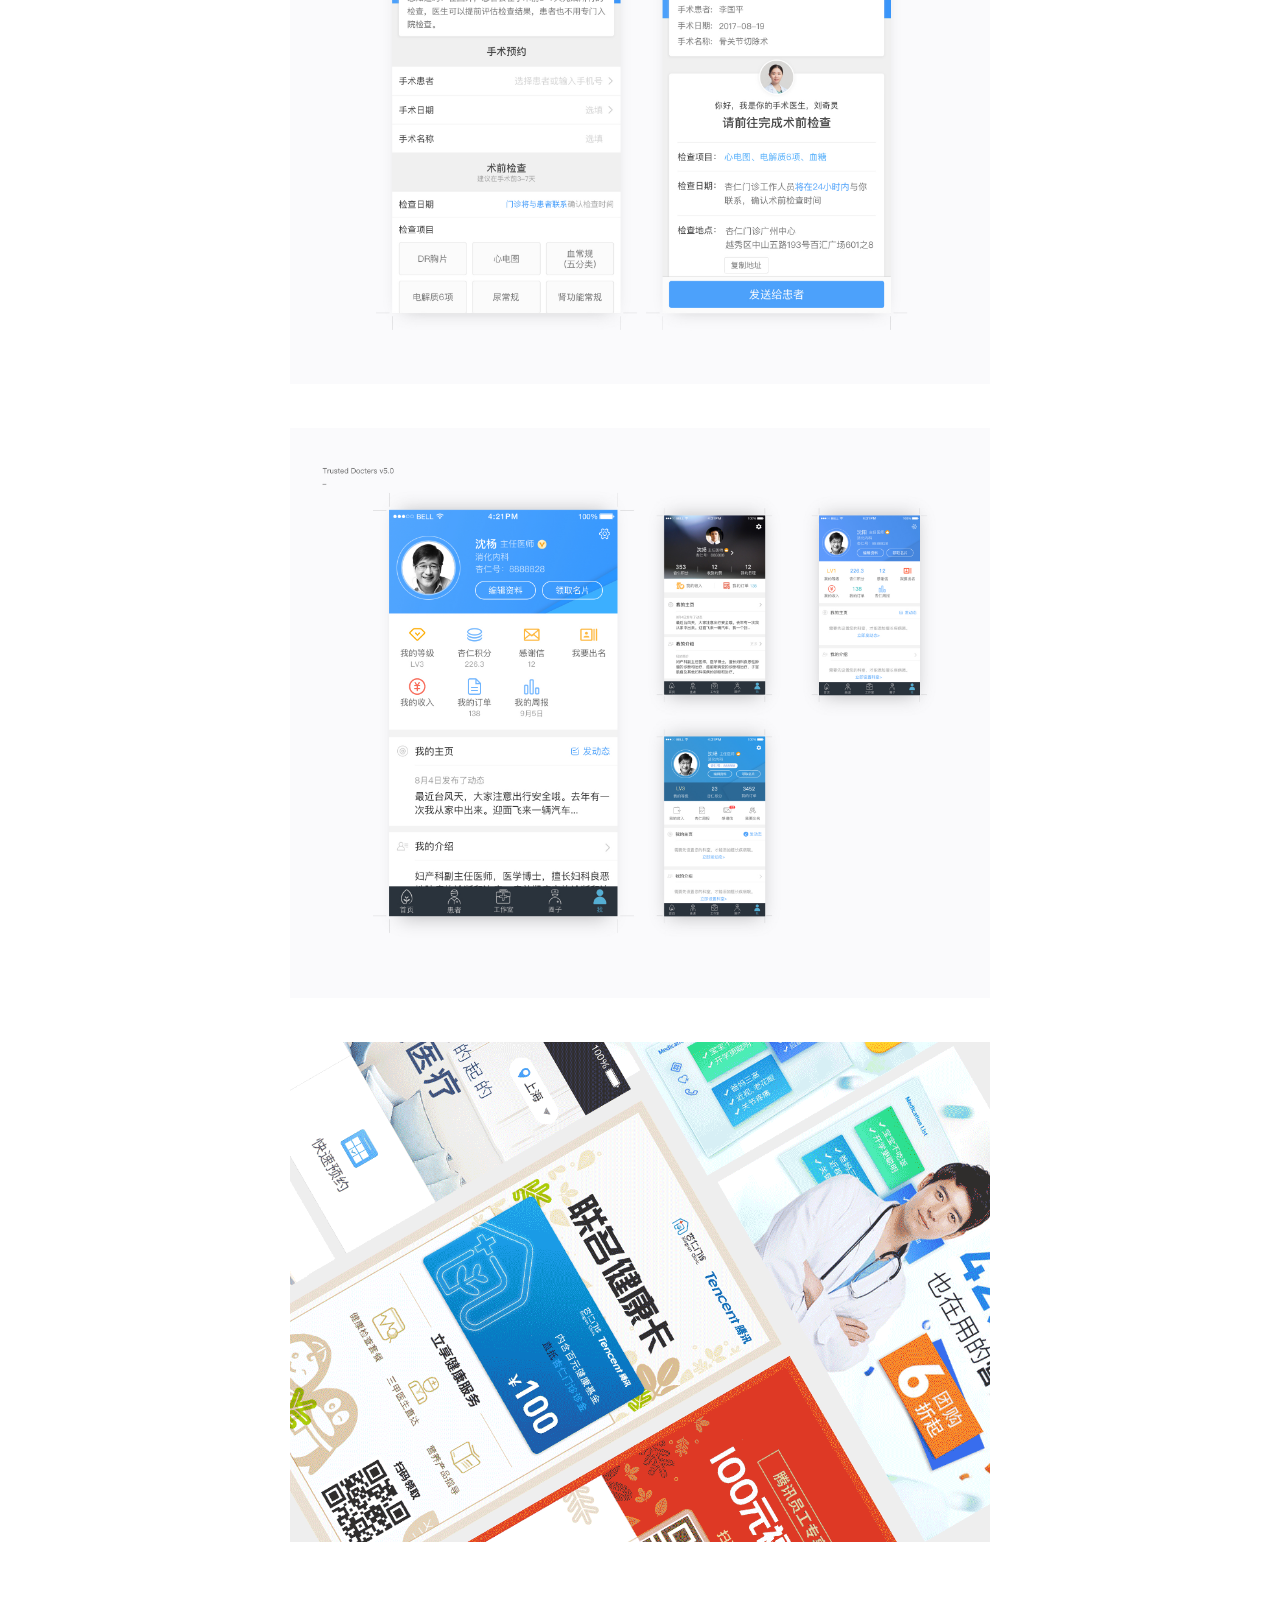
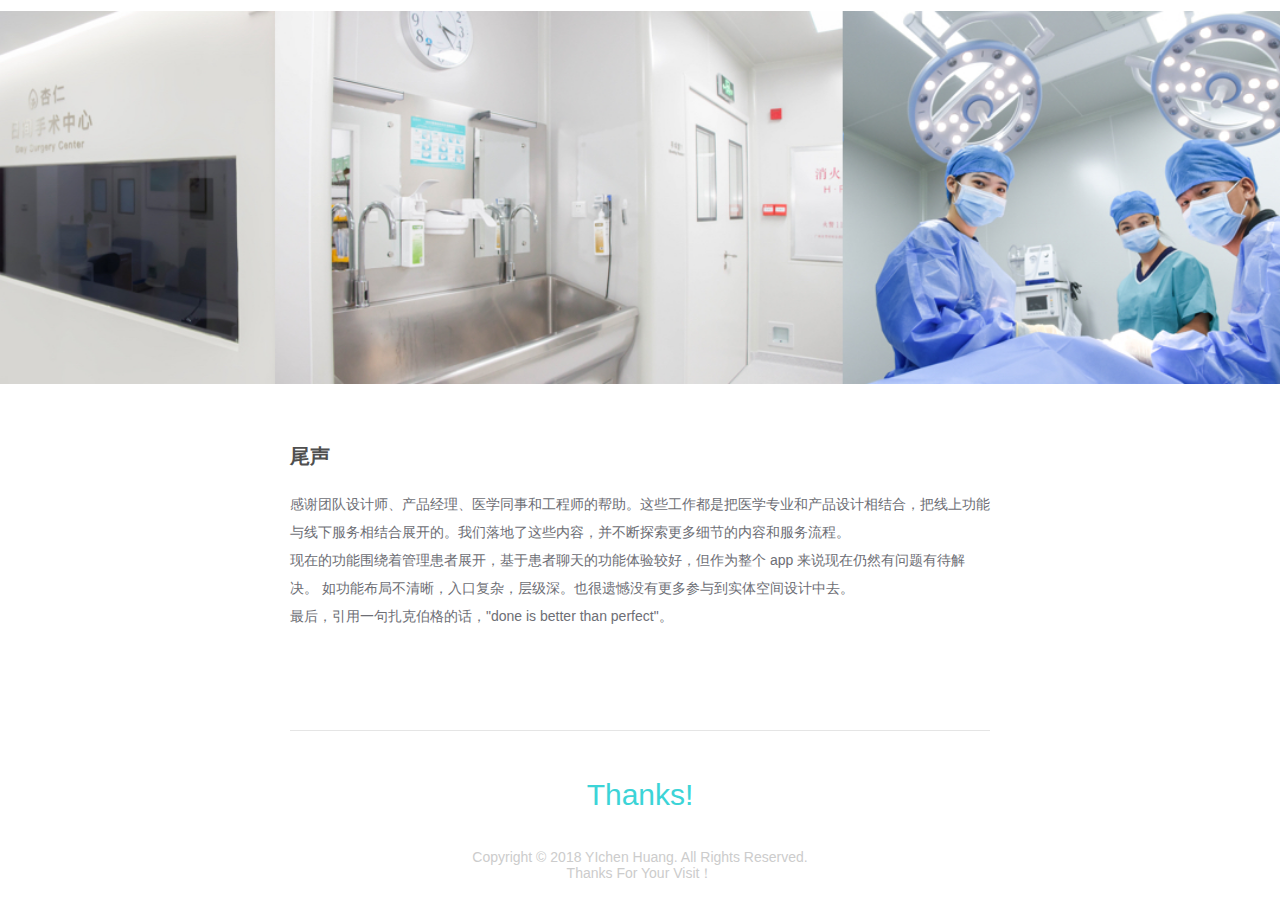
==== commit 028fbb3a: "update" ====
--- a/firstproject.html
+++ b/firstproject.html
@@ -48,7 +48,7 @@
 
 <p>所以我们希望不断去修复这些问题，给用户一个流畅的体验。</p>
 <div class="title">
-<h2>视觉及交互规范产出，来确保样式的统一性。</h2>
+<h2>视觉及交互规范产出，来确保样式的统一性</h2>
 <div class="linetitle"></div>
 </div>
 <p>现代简洁的界面风格以及优雅明快的色调选取既保证了专业性，也增强了温度感。大部分医生年龄偏大，对应用有更顺畅的体验要求，对于使用应用中经常出现的提示，我们修改了之前的错误提示方案，结合iOS 和安卓规范进行了修正，使之更为友好和流畅。</p>
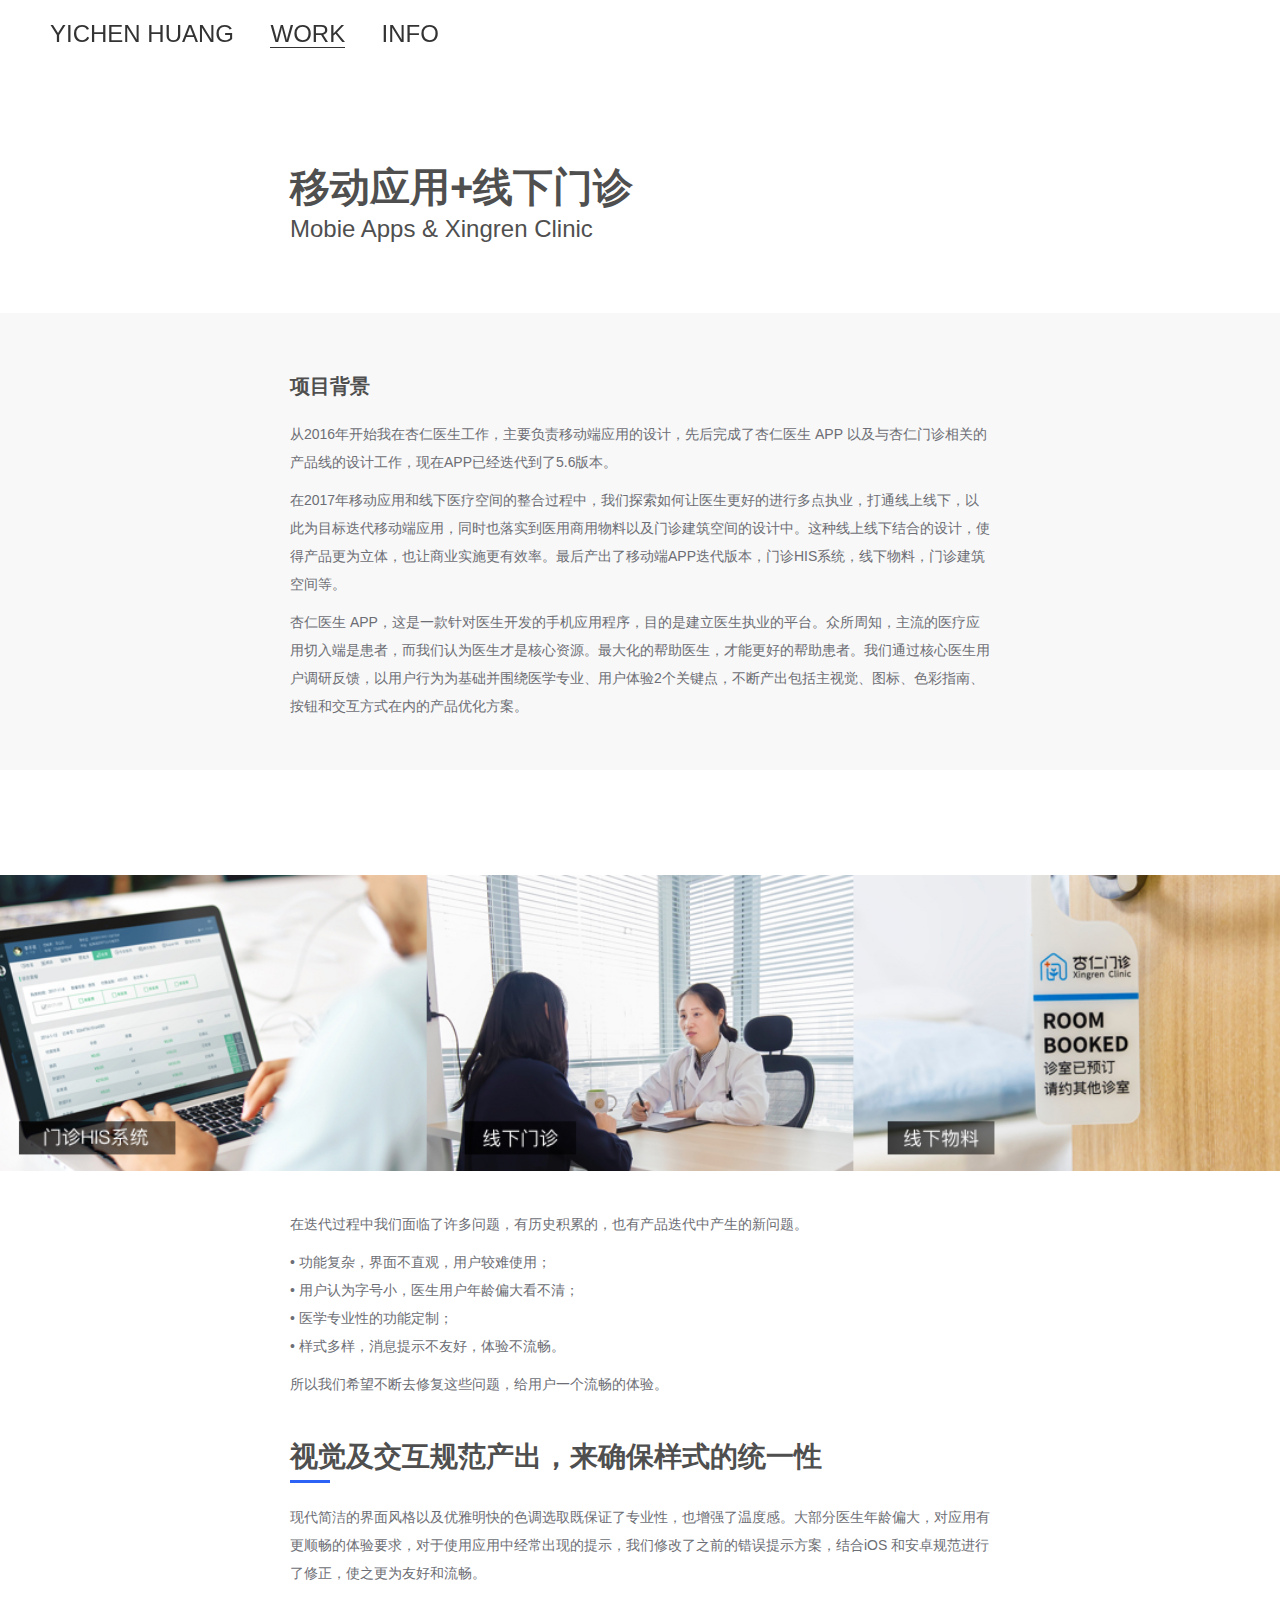
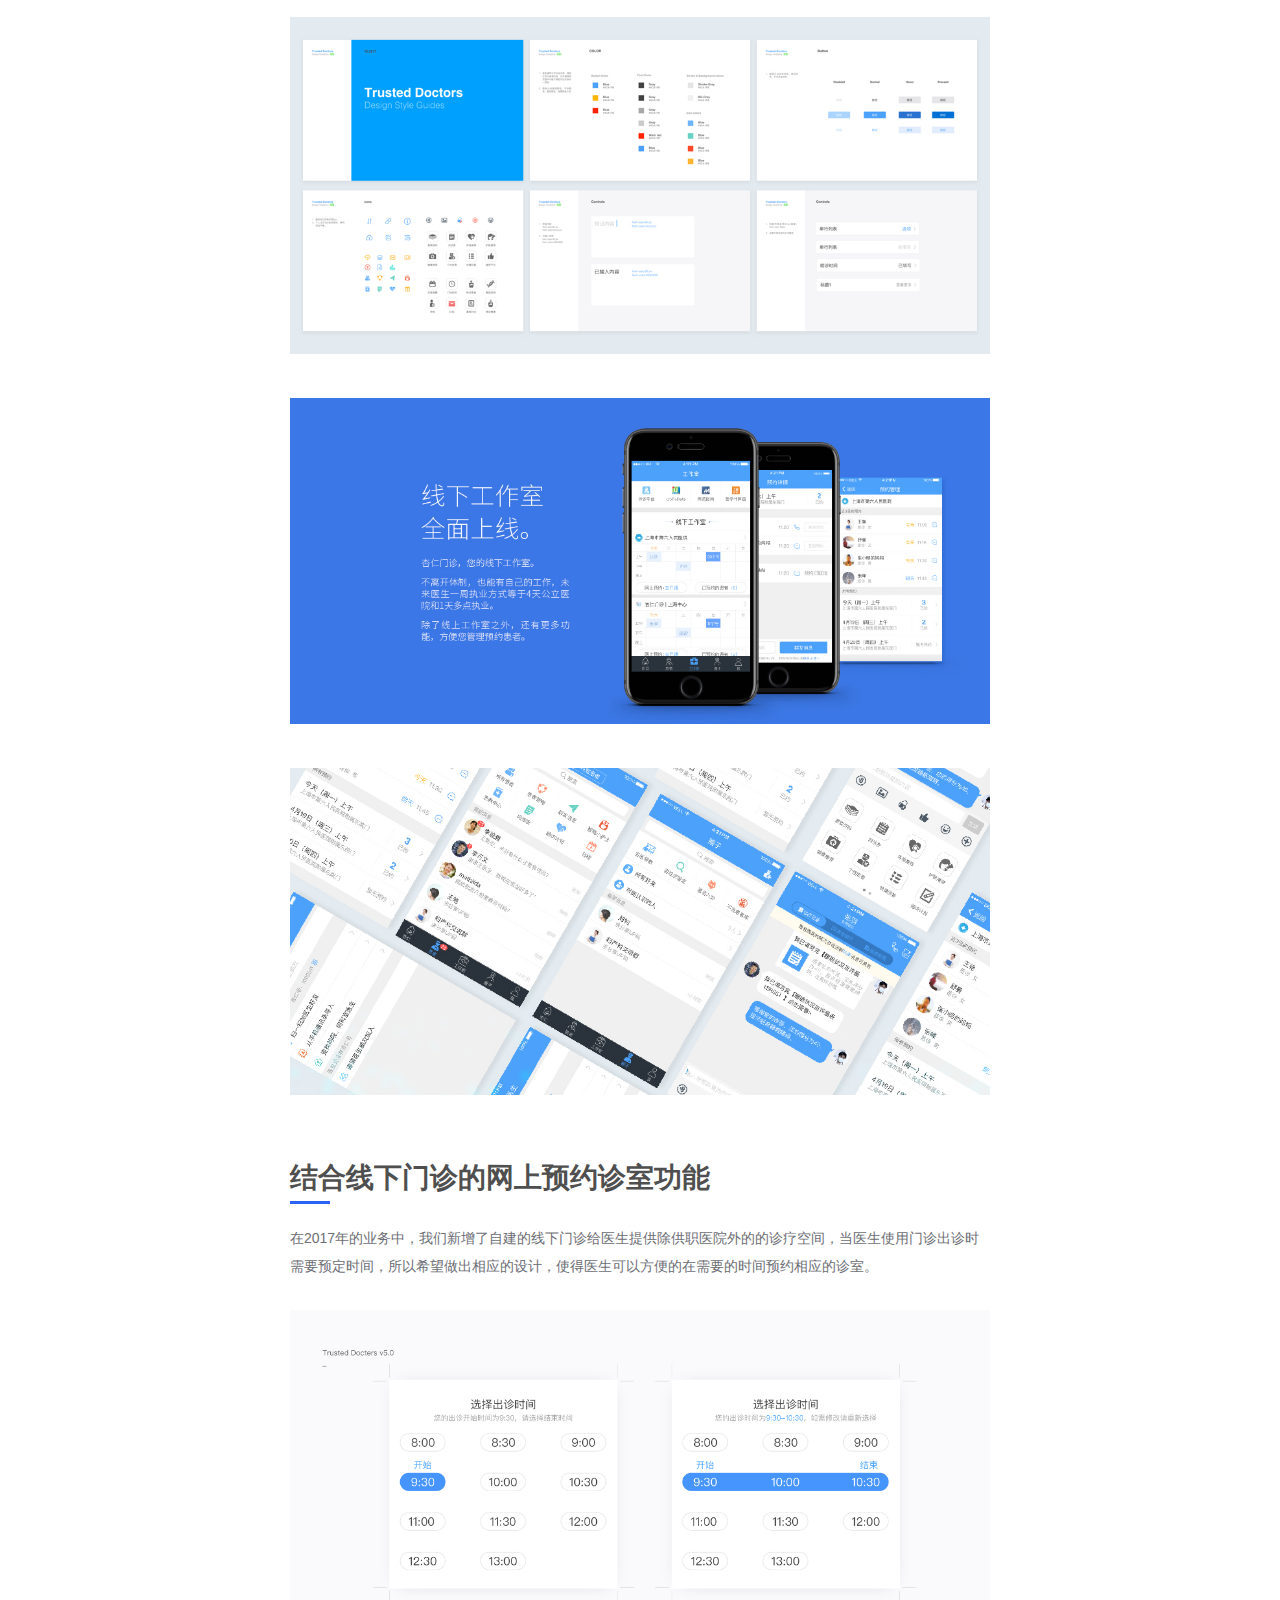
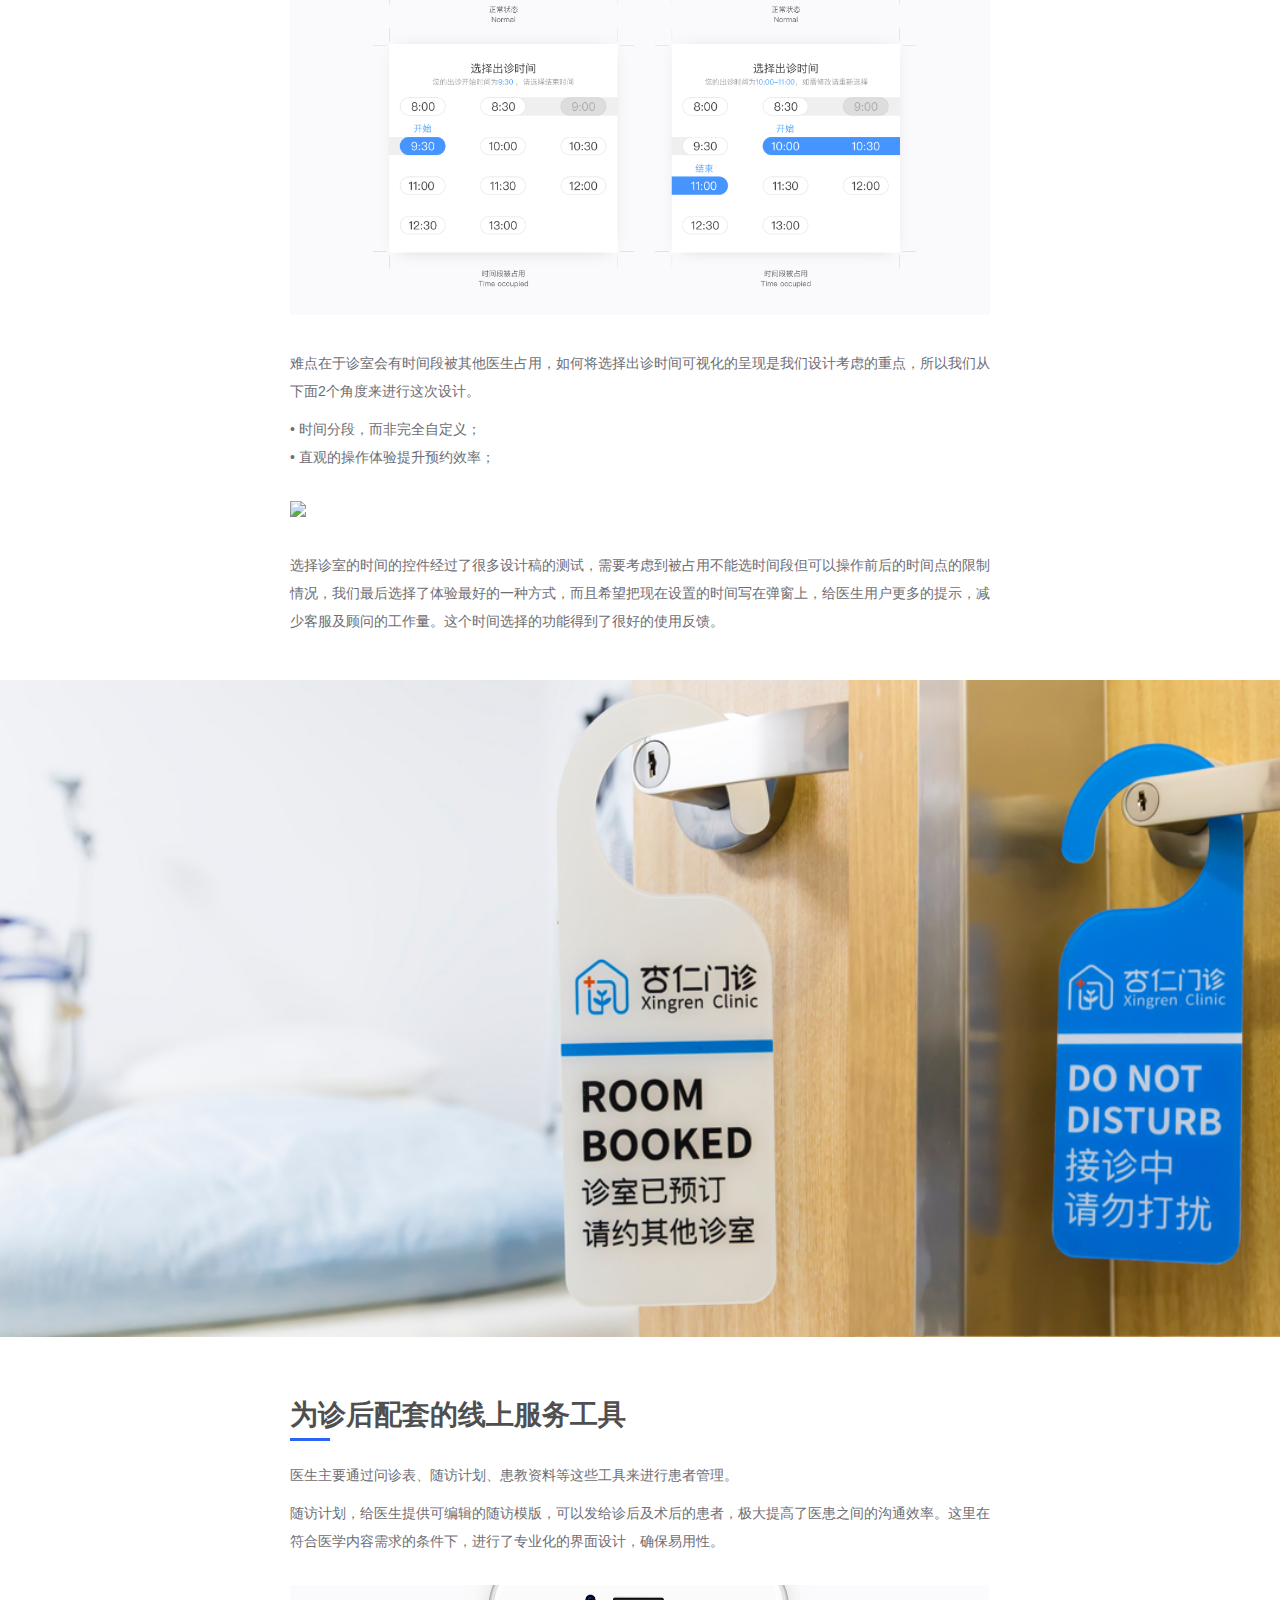
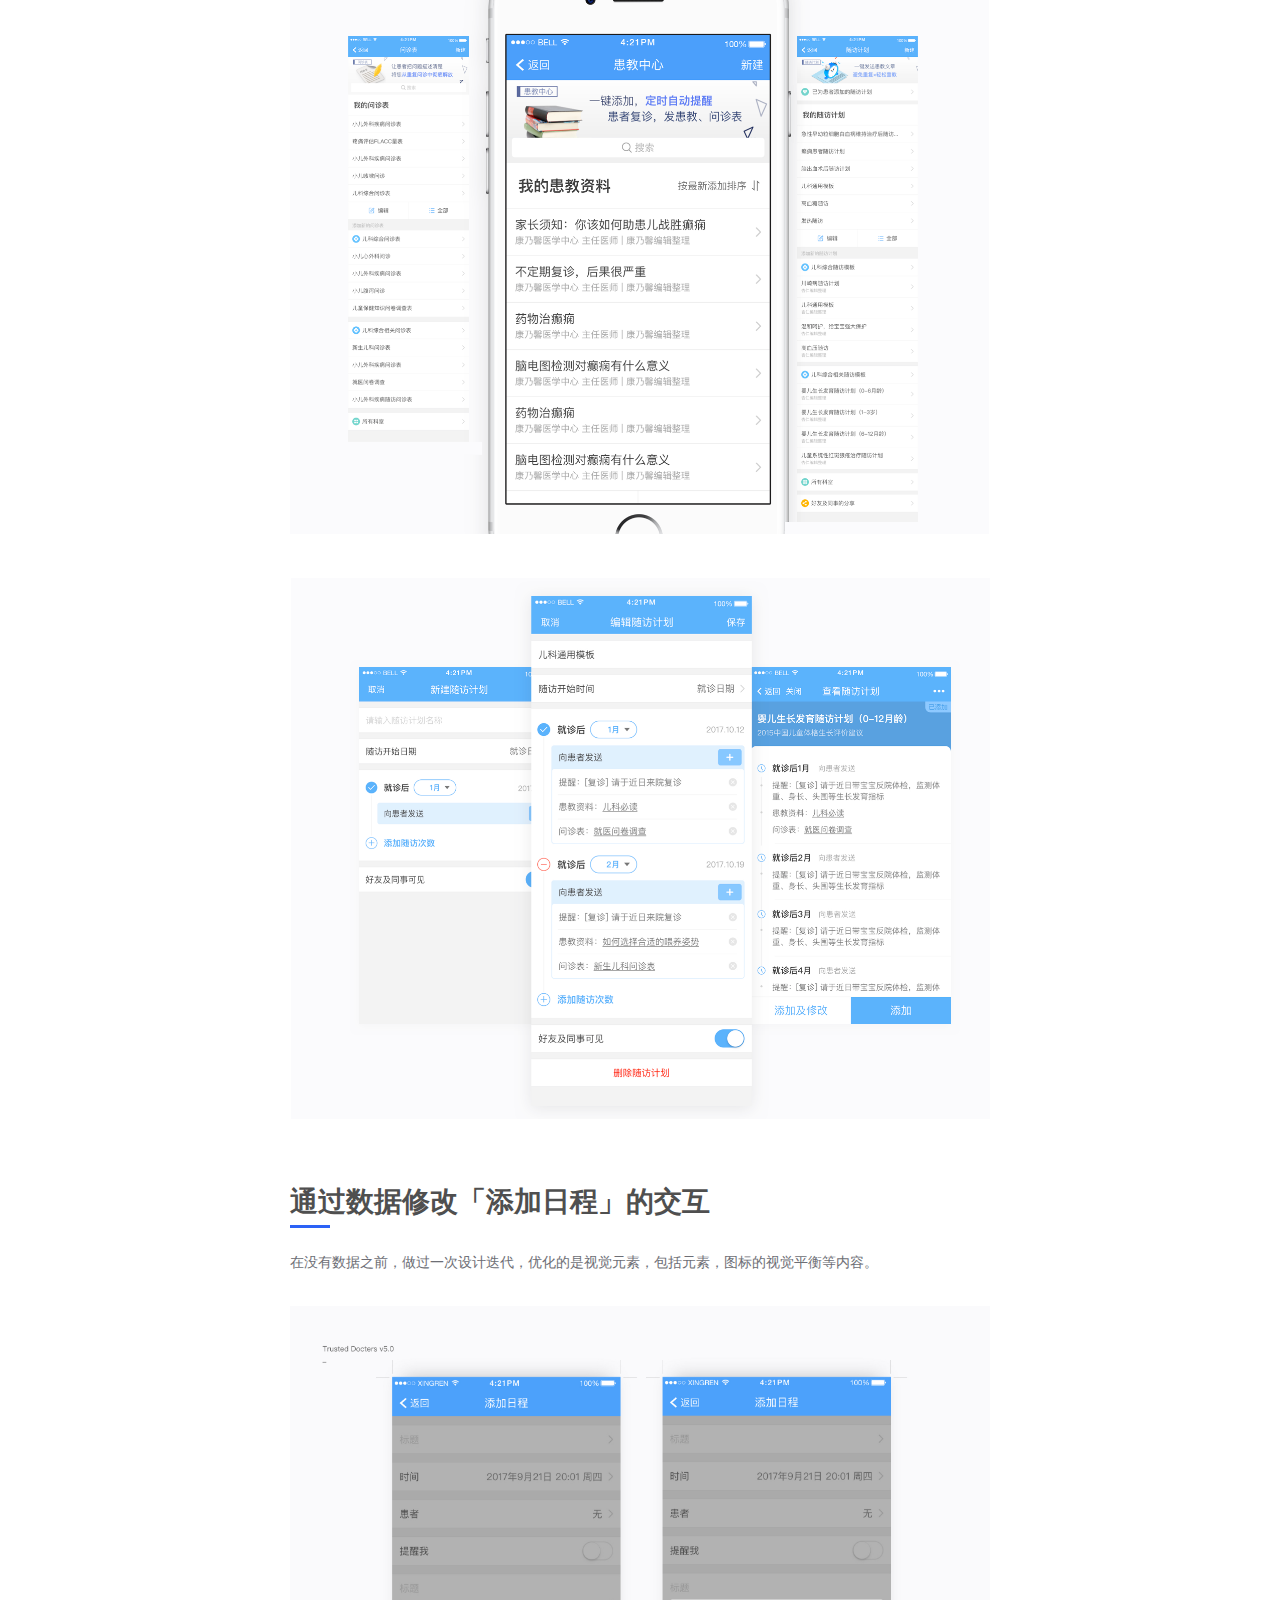
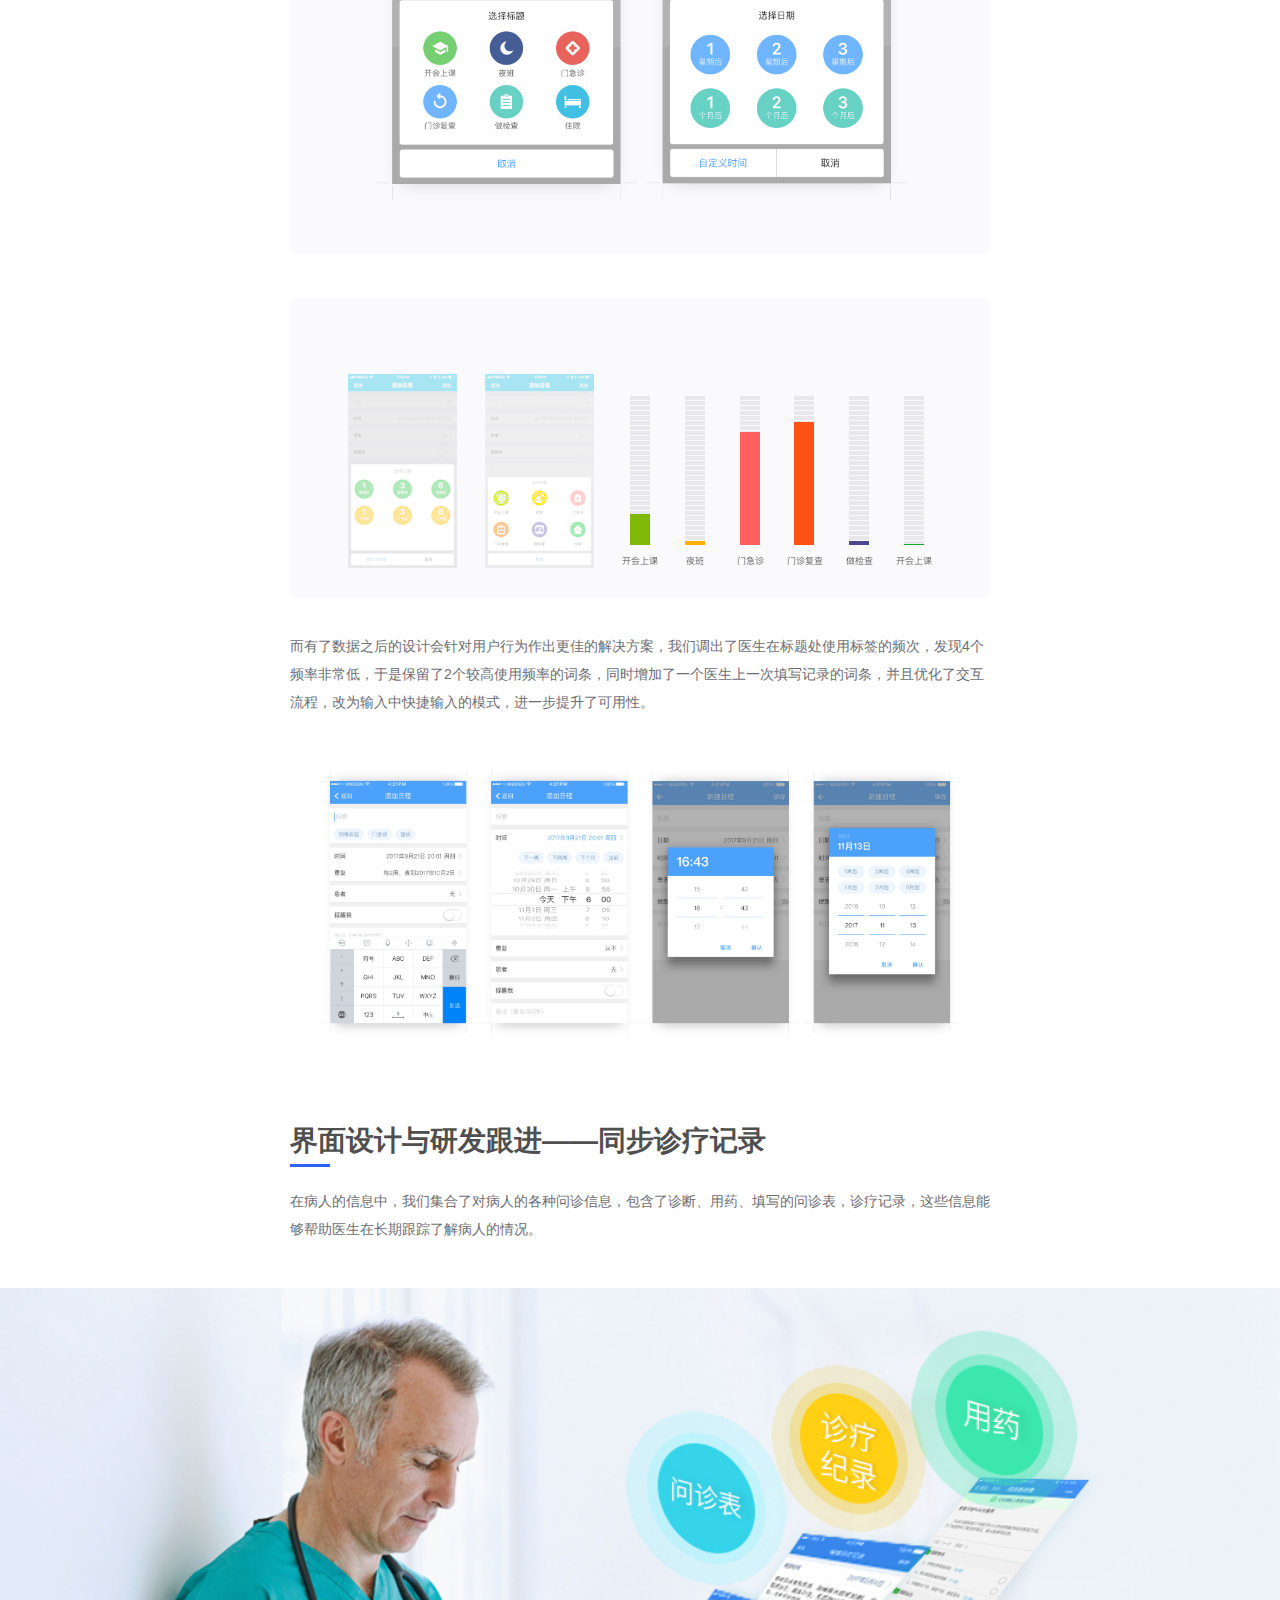
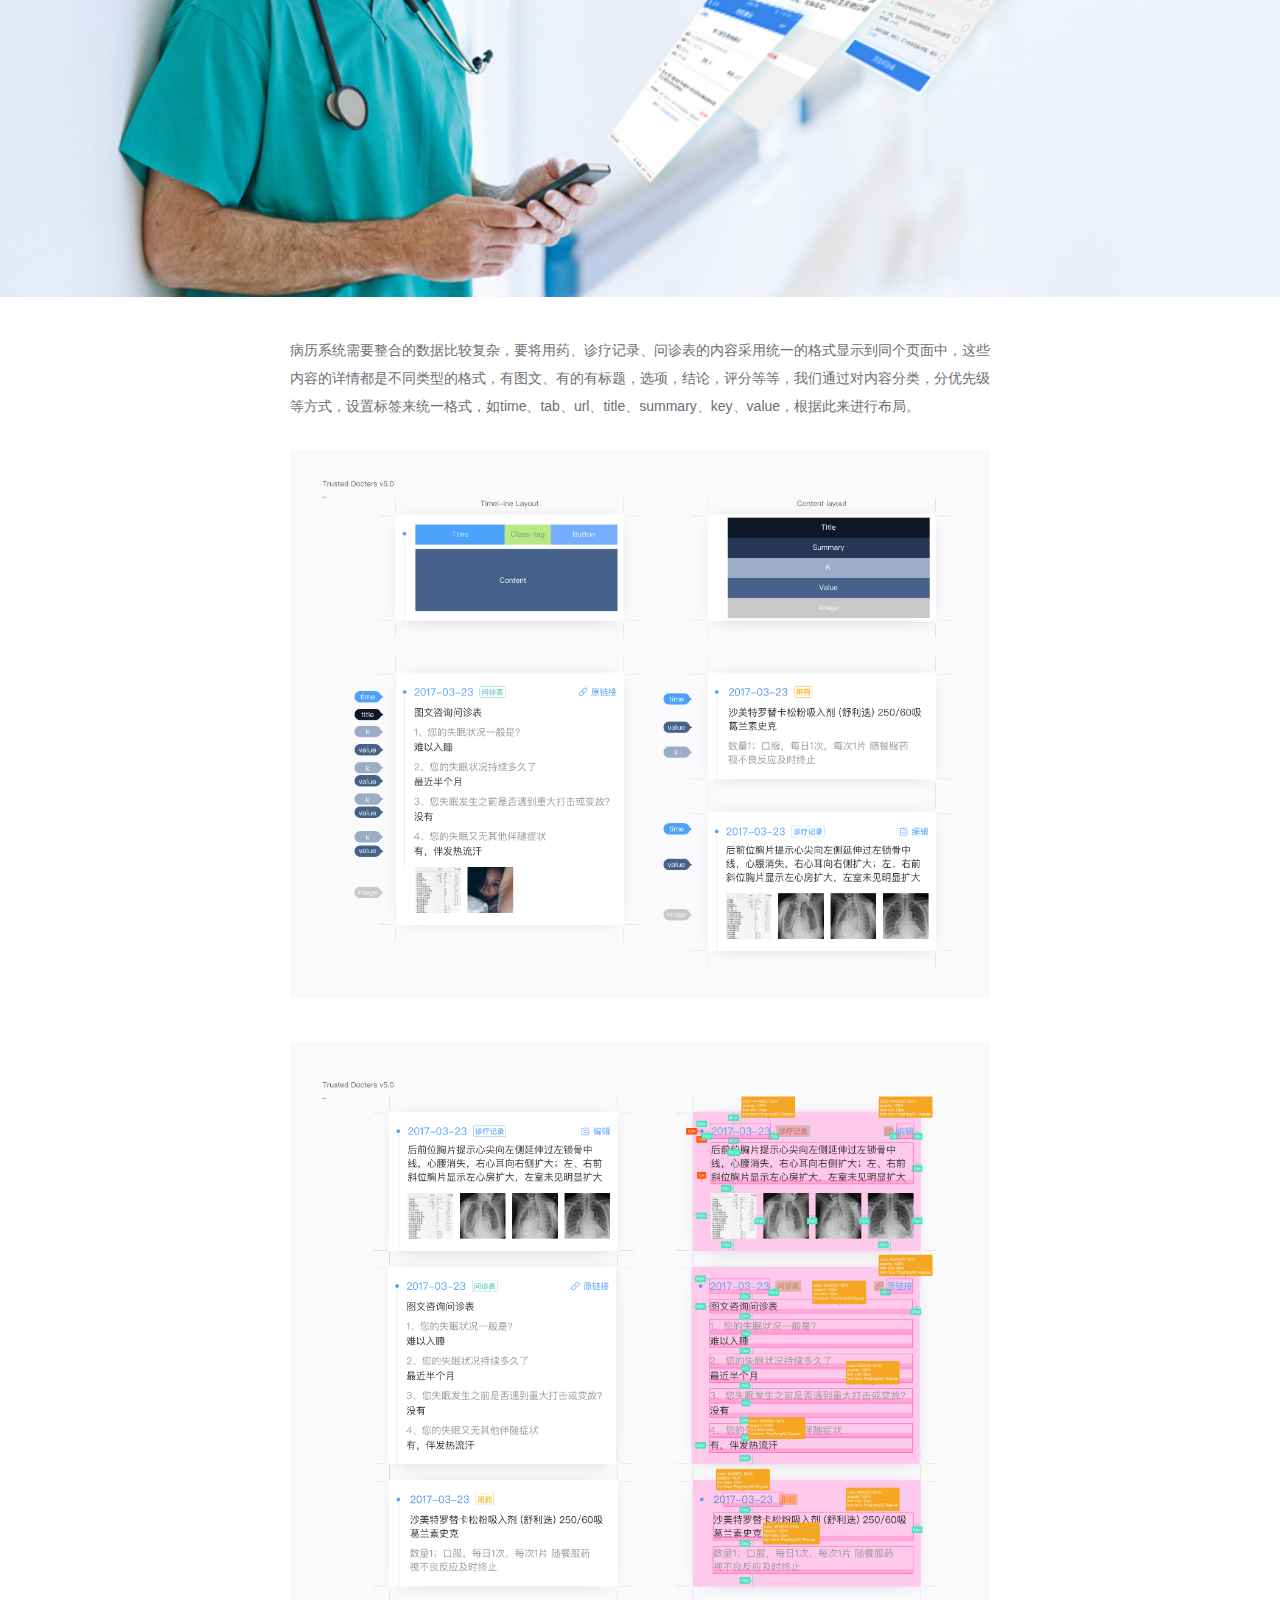
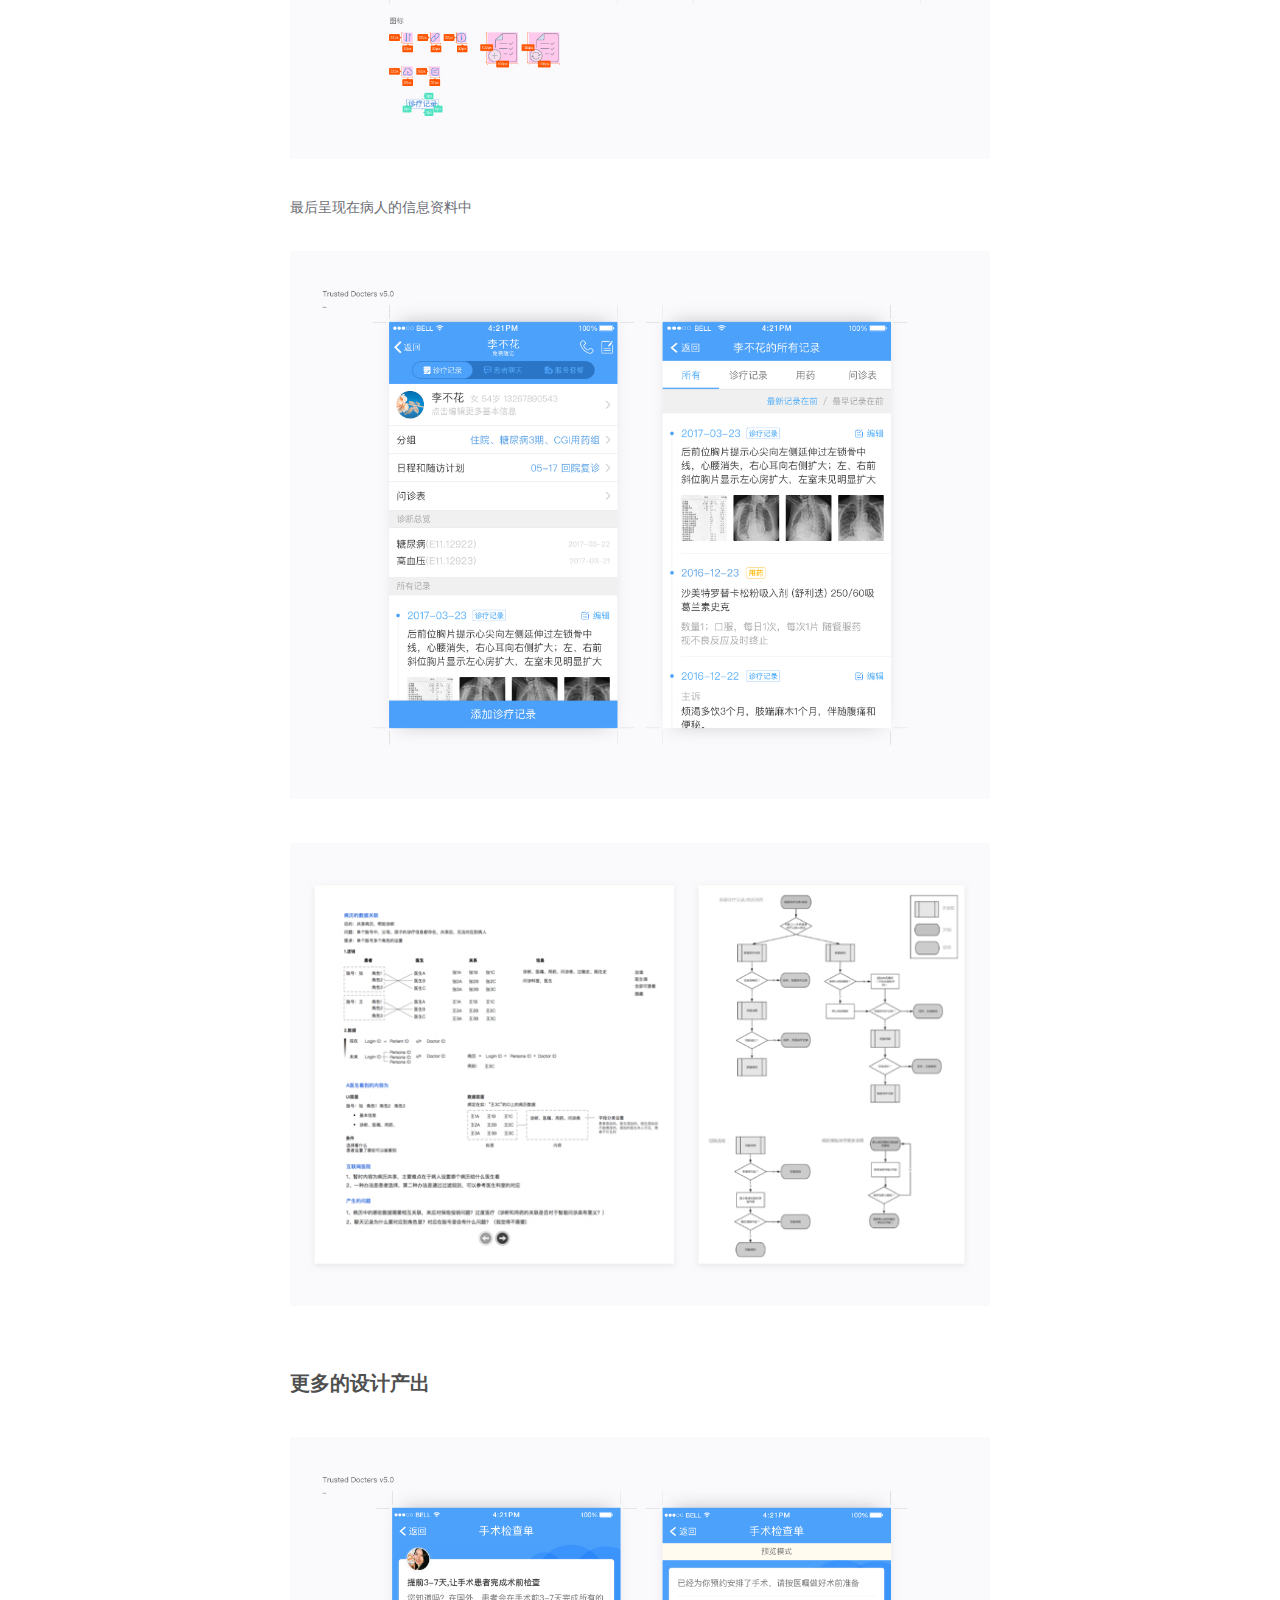
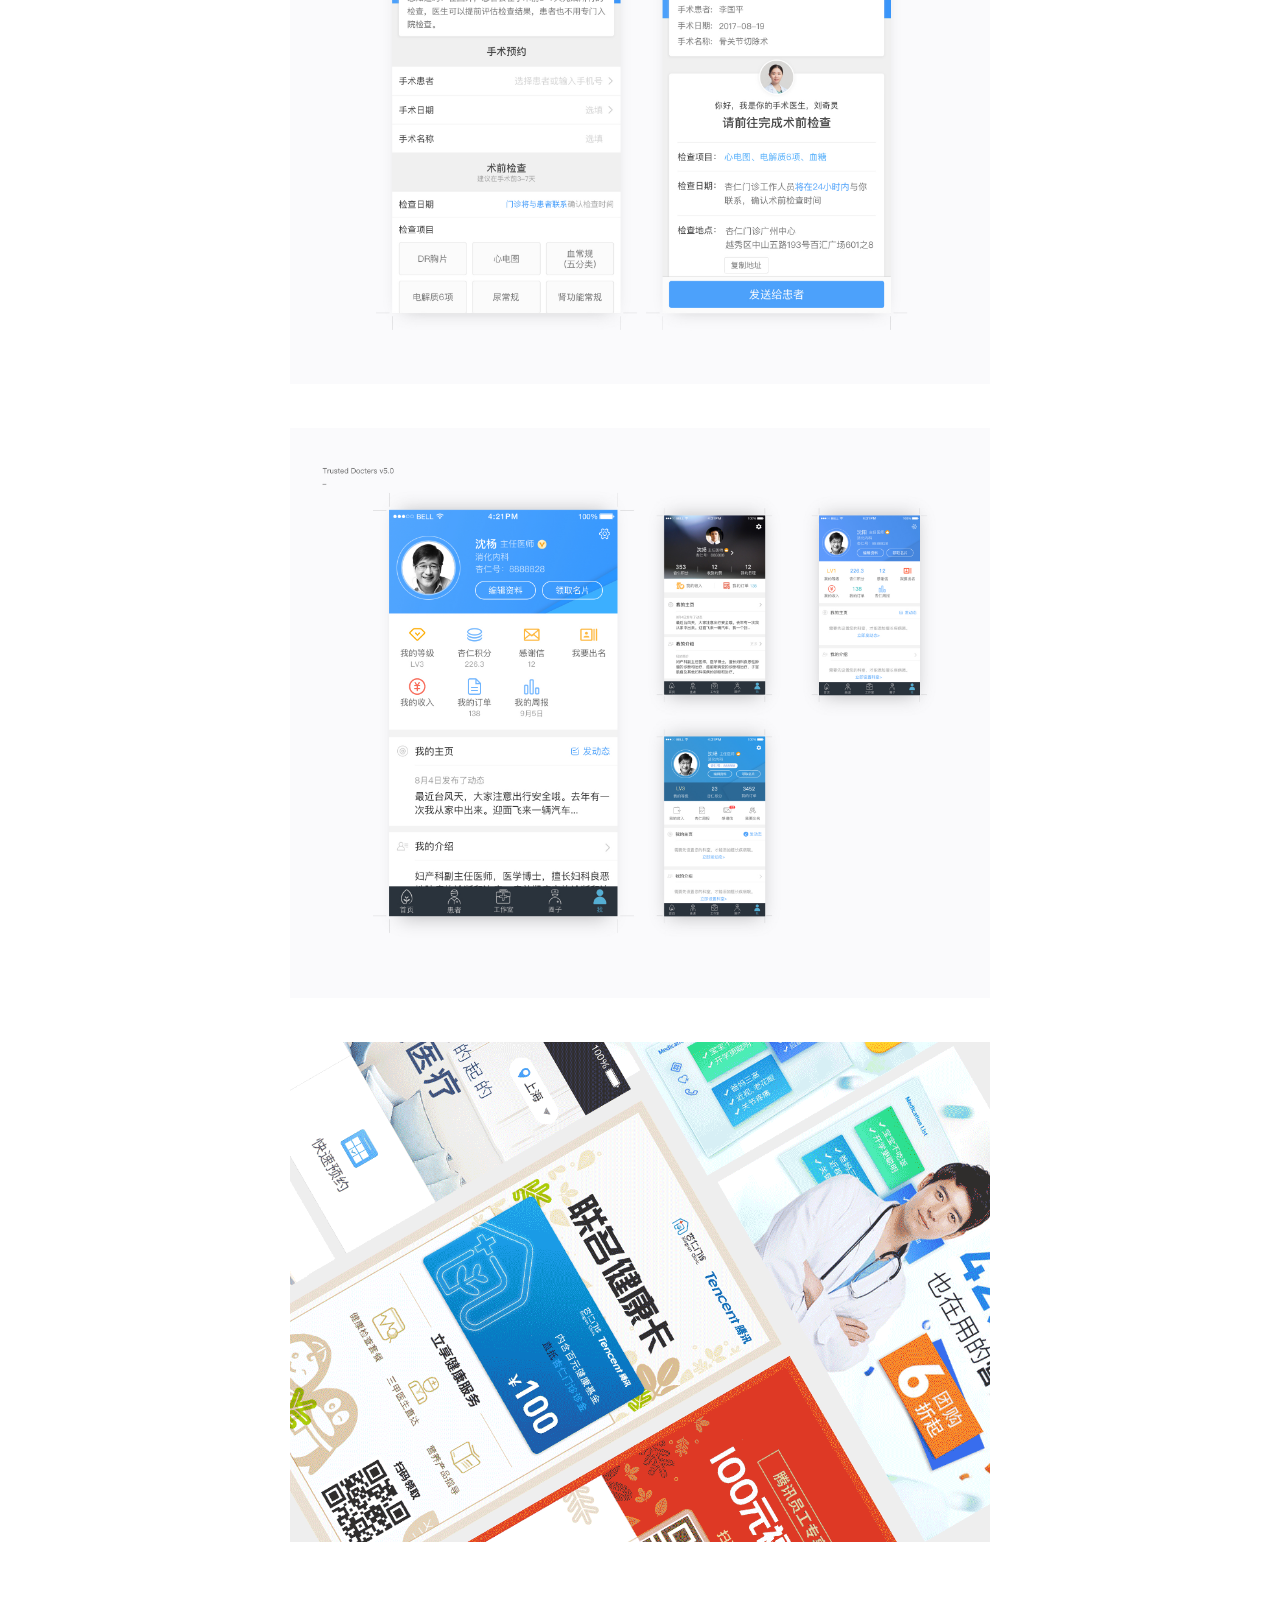
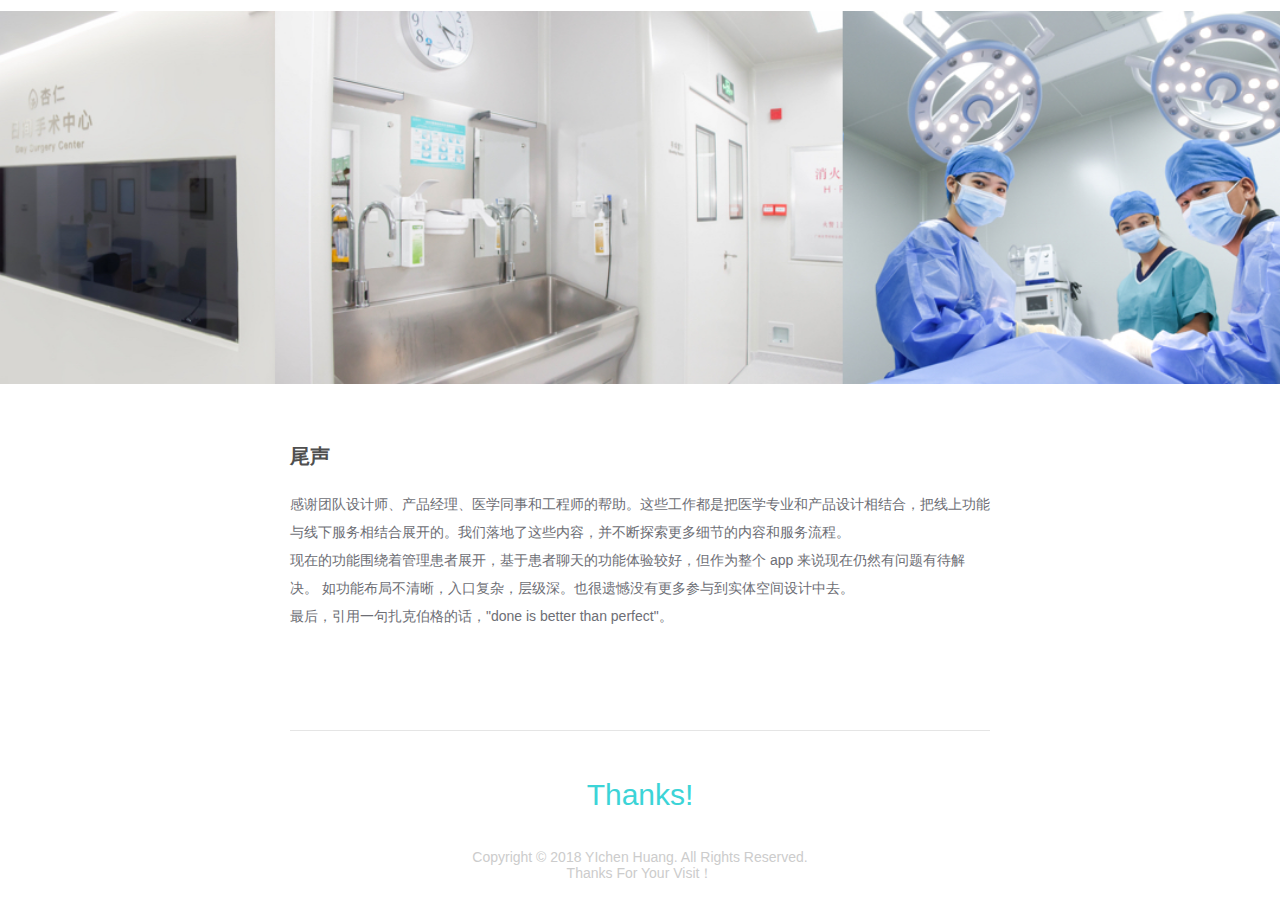
==== commit 17877211: "update" ====
--- a/firstproject.html
+++ b/firstproject.html
@@ -24,7 +24,7 @@
 </div>
  <!-- title-->
 <div class="title1 content"><h1>移动应用+线下门诊</h1>
-<h3>Mobie Device & Xingren Clinic </h3>
+<h3>Mobie Apps & Xingren Clinic </h3>
 </div>
 <div id="grey">
 <div class="content">
--- a/nav.css
+++ b/nav.css
@@ -22,6 +22,7 @@
 .nav a{font-size:24px;
 	color: #333;
 	text-decoration: none;
+	font-weight: 100;
 }
 .nav a:hover{
 	border-bottom: 1px solid #333;
